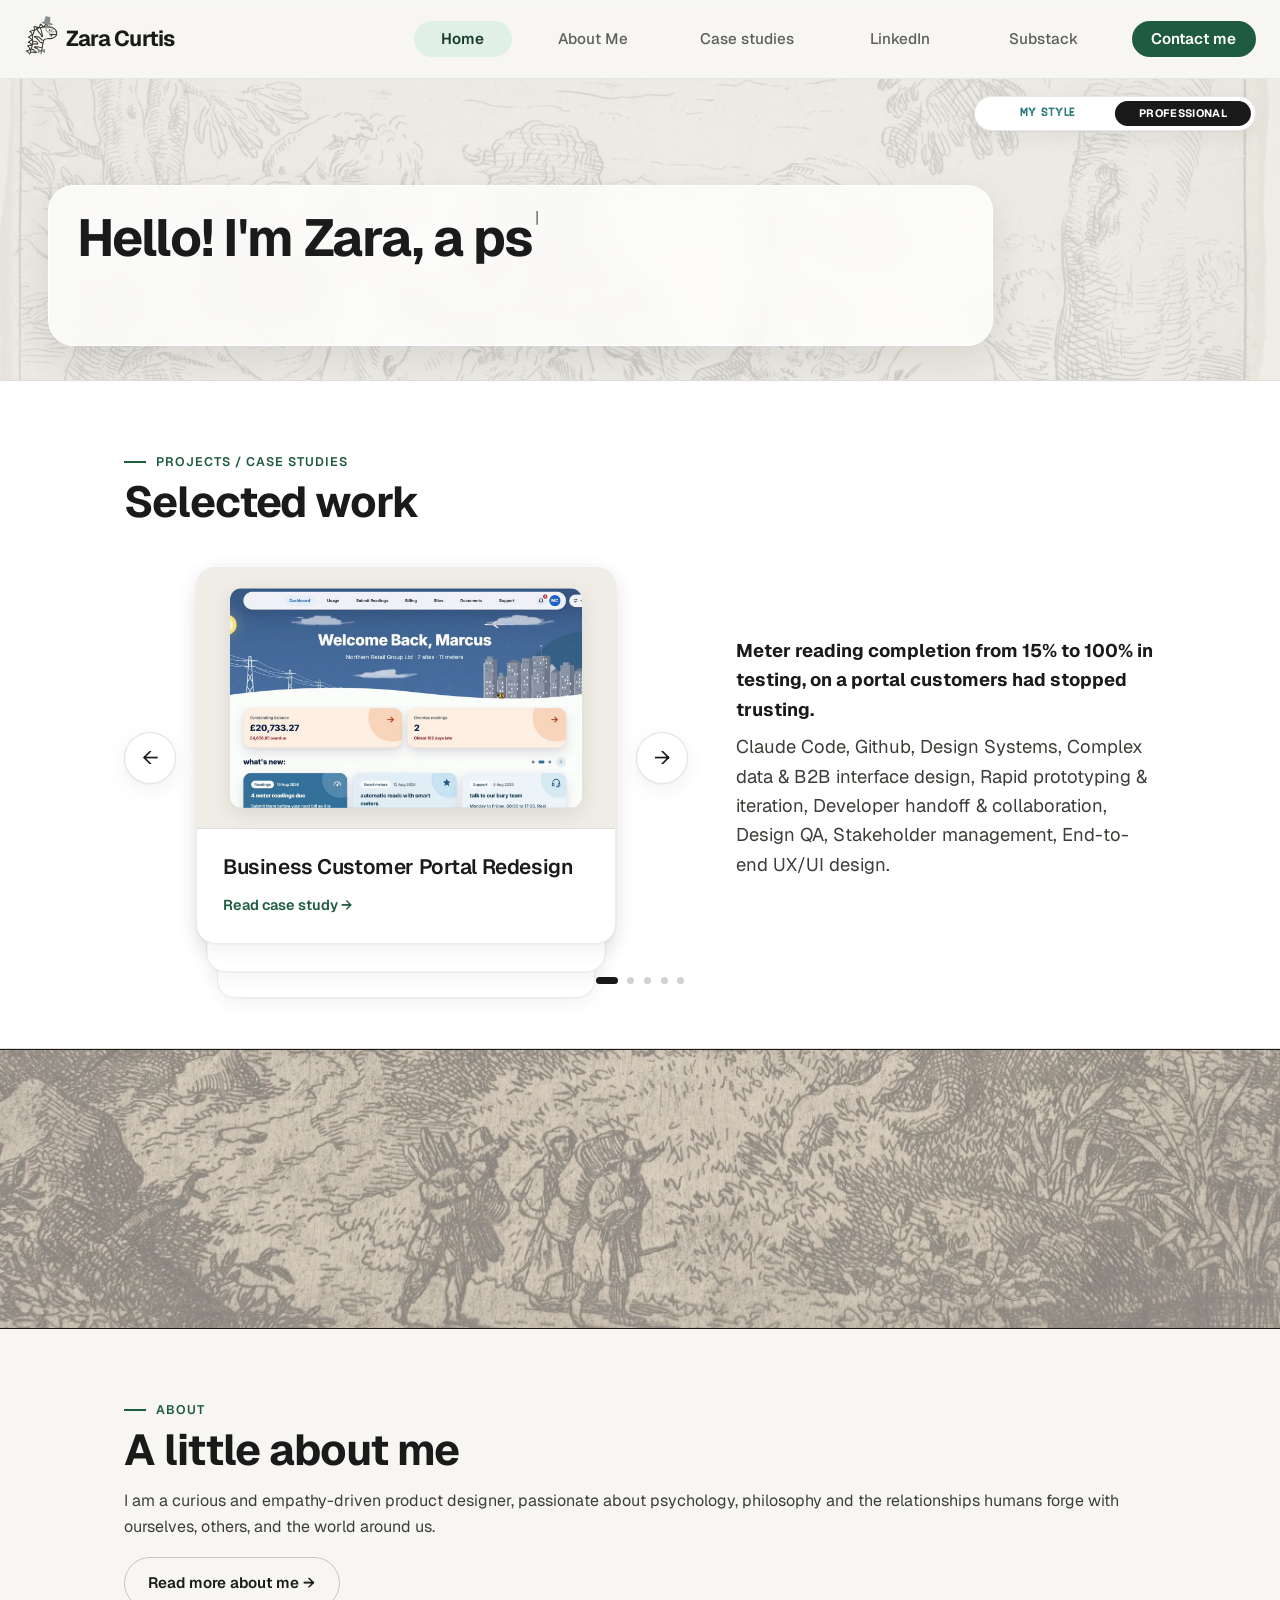
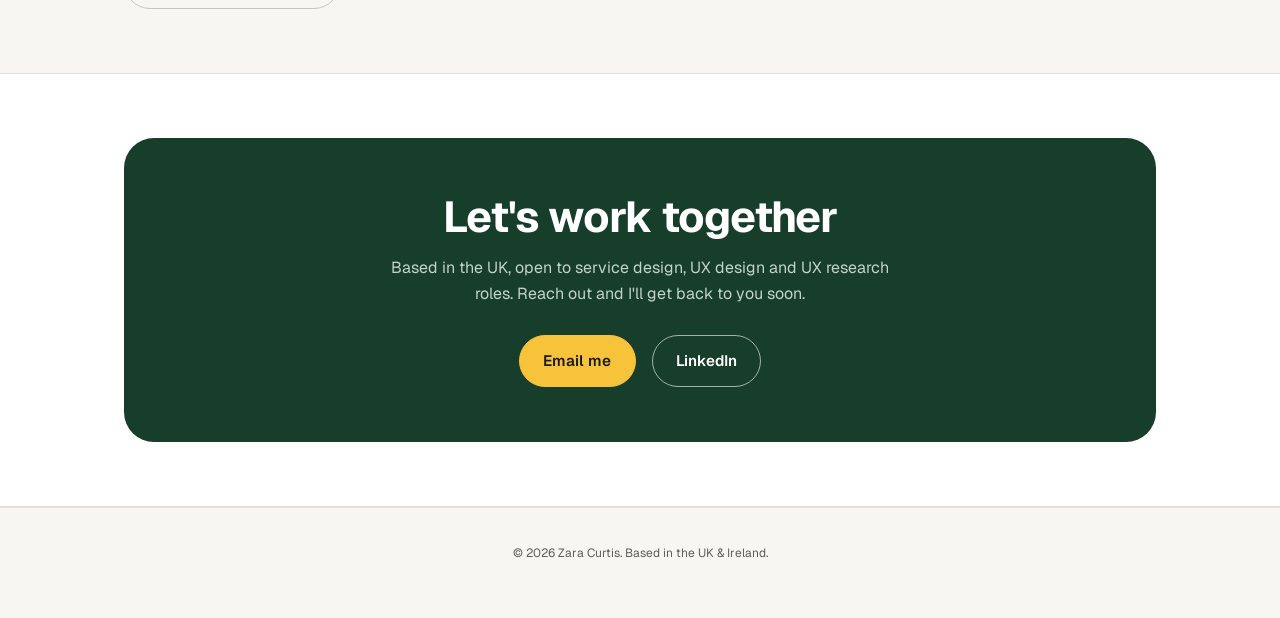
==== index.html @ 72a03bde "Old portal: screen spans the full container width on laptops The side-by-side CD layout no longer ne" ====
<!doctype html>
<html lang="en">
<head>
<meta charset="UTF-8" />
<script>(function(){try{var s=localStorage.getItem('zc-site-style');document.documentElement.setAttribute('data-theme', s==='personal'?'personal':'business');}catch(e){document.documentElement.setAttribute('data-theme','business');}})();</script>
<meta name="viewport" content="width=device-width, initial-scale=1.0" />
<title>Zara Curtis — UX Designer &amp; Researcher</title>
<meta name="description" content="Zara Curtis is a psychology-backed UX designer and researcher based in the UK &amp; Ireland." />
<link rel="preconnect" href="https://fonts.googleapis.com" />
<link rel="preconnect" href="https://fonts.gstatic.com" crossorigin />
<link href="https://fonts.googleapis.com/css2?family=Space+Mono:wght@400;700&family=VT323&display=swap" rel="stylesheet" />
<link href="https://fonts.googleapis.com/css2?family=Geist:wght@400;500;600;700&display=swap" rel="stylesheet" />
<link rel="icon" type="image/png" href="assets/brand/dino.png" />
<link rel="stylesheet" href="styles.css?v=20261012c" />
</head>
<body>

<header class="site-nav">
  <div class="wrap row">
    <div class="brand-group">
      <a class="brand" href="index.html"><span class="brand-icon"><img src="assets/brand/dino.png" alt="" /><svg class="brand-hat" viewBox="0 0 40 26" aria-hidden="true"><ellipse cx="20" cy="21.5" rx="15" ry="3.2" fill="#8a8f94"/><path d="M11 21 12.5 6a2 2 0 0 1 2-1.8h9a2 2 0 0 1 2 1.8L27 21Z" fill="#8a8f94"/></svg><svg class="brand-monocle" viewBox="0 0 24 24" aria-hidden="true"><circle cx="12" cy="12" r="7.5" fill="none" stroke="#8a8f94" stroke-width="2.2"/><path d="M18 17 q3 3 1 6" fill="none" stroke="#8a8f94" stroke-width="1.6" stroke-linecap="round"/></svg><svg class="brand-bowtie" viewBox="0 0 24 16" aria-hidden="true"><path d="M2 2 L10 6 L10 10 L2 14 Z" fill="#8a8f94"/><path d="M22 2 L14 6 L14 10 L22 14 Z" fill="#8a8f94"/><rect x="10" y="5.5" width="4" height="5" fill="#6b7176"/></svg></span><span class="brand-name">Zara Curtis</span></a>
    </div>
    <button type="button" class="nav-toggle" aria-label="Toggle menu" aria-expanded="false"><span></span><span></span><span></span></button>
    <nav class="links">
      <a href="index.html" class="nav-btn active">Home</a>
      <a href="about.html" class="nav-btn">About Me</a>
      <a href="case-studies.html" class="nav-btn">Case studies</a>
      <a href="https://www.linkedin.com/in/zaracurtis" target="_blank" rel="noopener" class="nav-btn">LinkedIn</a>
      <a href="https://zarasink.substack.com/" target="_blank" rel="noopener" class="nav-btn">Substack</a>
      <a href="mailto:Zaracurtis@gmail.com" class="cta">Contact me</a>
    </nav>
  </div>
</header>

<main>

  <!-- ============ HERO ============ -->
  <section class="hero">
    <button type="button" class="style-toggle" aria-label="Toggle site style">
      <span class="style-option personal">
        <svg class="style-icon" viewBox="0 0 24 24" fill="none" stroke="currentColor" stroke-width="1.7" stroke-linecap="round" stroke-linejoin="round" aria-hidden="true"><circle cx="12" cy="12" r="9"/><circle cx="8.5" cy="10" r="1" fill="currentColor" stroke="none"/><circle cx="15.5" cy="10" r="1" fill="currentColor" stroke="none"/><path d="M8 14.5c1.2 1.4 2.6 2 4 2s2.8-.6 4-2"/></svg>
        <span class="style-label">My Style</span>
      </span>
      <span class="style-option business">
        <svg class="style-icon" viewBox="0 0 24 24" fill="none" stroke="currentColor" stroke-width="1.8" stroke-linecap="round" stroke-linejoin="round" aria-hidden="true"><rect x="3" y="8" width="18" height="11" rx="1.5"/><path d="M8 8V6a2 2 0 0 1 2-2h4a2 2 0 0 1 2 2v2"/><path d="M3 13h18"/></svg>
        <span class="style-label">Professional</span>
      </span>
      <span class="style-thumb" aria-hidden="true"></span>
    </button>
    <div class="wrap">
      <div class="hero-textbox">
        <h1 id="hero-typing">Hello! I'm Zara, a psychology-backed <span class="hero-break">Product Designer.</span></h1>
      </div>
    </div>
  </section>

  <!-- ============ SELECTED WORK ============ -->
  <section id="work" class="alt">
    <div class="wrap">
      <div class="section-head">
        <span class="kicker">Projects / Case studies</span>
        <h2>Selected work</h2>
      </div>
    </div>

      <div class="wrap carousel-layout">
        <div class="carousel">
          <button type="button" class="carousel-arrow prev" aria-label="Previous project">←</button>
          <div class="carousel-stack">

              <a class="project-card carousel-slide" href="projects/business-portal.html">
                <div class="thumb cover"><img src="assets/business-portal/thumb-final.jpg" alt="Redesigned business customer portal dashboard cover" width="1200" height="751" loading="lazy" /></div>
                <div class="info">
                  <h3>Business Customer Portal Redesign</h3>
                  <div class="arrow">Read case study →</div>
                </div>
              </a>

              <a class="project-card carousel-slide" href="projects/equil.html">
                <div class="thumb cover"><img src="assets/equil/mock-desktop-thumb.png" alt="Equil dashboard cover" width="1810" height="1097" loading="lazy" /></div>
                <div class="info">
                  <h3>Equil: Closing the Financial Literacy Gap with Research-Informed Design</h3>
                  <div class="arrow">Read case study →</div>
                </div>
              </a>

              <a class="project-card carousel-slide" href="projects/sketchscroll.html">
                <div class="thumb cover"><img src="assets/sketchscroll/dashboard-desktop-thumb.jpg" alt="Sketchscroll dashboard cover" width="1600" height="630" loading="lazy" /></div>
                <div class="info">
                  <h3>Sketchscroll: A Psychologically Informed Solution to Brainrot Using AI</h3>
                  <div class="arrow">Read case study →</div>
                </div>
              </a>

              <a class="project-card carousel-slide" href="projects/neurodivergence-in-schools.html">
                <div class="thumb tone-3">Reframing Neurodivergence In Schools</div>
                <div class="info">
                  <h3>A Systems-Thinking Approach to Reducing Student Exclusions</h3>
                  <div class="arrow">Read case study →</div>
                </div>
              </a>

              <a class="project-card carousel-slide" href="projects/risky-driving.html">
                <div class="thumb tone-4">Risky Driving Research</div>
                <div class="info">
                  <h3>Social Influences and Risky Driving</h3>
                  <div class="arrow">Read case study →</div>
                </div>
              </a>

            </div>
          <button type="button" class="carousel-arrow next" aria-label="Next project">→</button>
        </div>

        <div class="carousel-captions">
          <p class="carousel-caption" data-depth="0"><strong class="caption-outcome">Meter reading completion from 15% to 100% in testing, on a portal customers had stopped trusting.</strong> Claude Code, Github, Design Systems, Complex data &amp; B2B interface design, Rapid prototyping &amp; iteration, Developer handoff &amp; collaboration, Design QA, Stakeholder management, End-to-end UX/UI design.</p>
          <p class="carousel-caption" data-depth="1">An equitable financial literacy tool designed with and for young women.</p>
          <p class="carousel-caption" data-depth="2">User Research, Persona, Development, Wireframing, Prototyping, Usability Testing.</p>
          <p class="carousel-caption" data-depth="3">UX Artefact Translation, Inclusive Design Thinking, Service Interventions.</p>
          <p class="carousel-caption" data-depth="4">Using telematics to analyse how social context shapes driver behaviour.</p>
        </div>
      </div>

      <div class="carousel-dots">
        <button type="button" class="dot active" data-slide="0" aria-label="Go to slide 1"></button>
        <button type="button" class="dot" data-slide="1" aria-label="Go to slide 2"></button>
        <button type="button" class="dot" data-slide="2" aria-label="Go to slide 3"></button>
        <button type="button" class="dot" data-slide="3" aria-label="Go to slide 4"></button>
        <button type="button" class="dot" data-slide="4" aria-label="Go to slide 5"></button>
      </div>
  </section>

  <!-- ============ MOUNTAIN BAND ============ -->
  <section class="mountain-band" aria-hidden="true">
    <div class="layer layer-sky"></div>
    <div class="layer layer-far"></div>
    <div class="layer layer-mountains"></div>
    <div class="layer layer-trees"></div>
    <div class="layer layer-fg-trees"></div>
  </section>

  <!-- ============ ABOUT TEASER ============ -->
  <section>
    <div class="wrap">
      <div class="section-head" style="margin-bottom: 0; max-width: none;">
        <span class="kicker">About</span>
        <h2>A little about me</h2>
        <p>
          I am a curious and empathy-driven product designer, passionate about
          psychology, philosophy and the relationships humans forge with ourselves,
          others, and the world around us.
        </p>
        <p style="margin-top: 1.1rem;"><a class="btn ghost" href="about.html">Read more about me →</a></p>
      </div>
    </div>
  </section>

  <!-- ============ CONTACT ============ -->
  <section id="contact" class="alt">
    <div class="wrap">
      <div class="contact-box">
        <h2>Let's work together</h2>
        <p>Based in the UK, open to service design, UX design and UX research roles. Reach out and I'll get back to you soon.</p>
        <div class="actions">
          <a class="btn primary" href="mailto:Zaracurtis@gmail.com">Email me</a>
          <a class="btn ghost" href="https://www.linkedin.com/in/zaracurtis" target="_blank" rel="noopener">LinkedIn</a>
        </div>
      </div>
    </div>
  </section>

</main>

<footer class="site-footer">
  <div class="wrap">
    © <span id="year"></span> Zara Curtis. Based in the UK &amp; Ireland.
  </div>
</footer>

<script>document.getElementById('year').textContent = new Date().getFullYear();</script>
<script>
(function () {
  var stack = document.querySelector('.carousel-stack');
  if (!stack) return;

  var slides = Array.prototype.slice.call(stack.children);
  var count = slides.length;
  var dots = document.querySelectorAll('.carousel-dots .dot');
  var captionsBox = document.querySelector('.carousel-captions');
  var captions = captionsBox ? Array.prototype.slice.call(captionsBox.children) : [];
  var frontIndex = 0;
  var animating = false;

  function depthOf(cardIndex, front) {
    return ((cardIndex - front) % count + count) % count;
  }

  function sizeStack() {
    // Measure each card's natural height while briefly out of absolute
    // flow, so the stack container reserves enough room for the tallest.
    var maxH = 0;
    slides.forEach(function (s) {
      s.style.position = 'static';
    });
    slides.forEach(function (s) {
      maxH = Math.max(maxH, s.getBoundingClientRect().height);
    });
    slides.forEach(function (s) {
      s.style.position = '';
    });
    stack.style.height = Math.ceil(maxH) + 'px';
  }

  function sizeCaptions() {
    if (!captionsBox || !captions.length) return;
    var maxH = 0;
    captions.forEach(function (c) { c.style.position = 'static'; });
    captions.forEach(function (c) { maxH = Math.max(maxH, c.getBoundingClientRect().height); });
    captions.forEach(function (c) { c.style.position = ''; });
    captionsBox.style.minHeight = Math.ceil(maxH) + 'px';
  }

  function updateDots() {
    dots.forEach(function (d, i) { d.classList.toggle('active', i === frontIndex); });
  }

  function applyDepths(skipIndices) {
    slides.forEach(function (el, i) {
      if (skipIndices && skipIndices.indexOf(i) !== -1) return;
      el.setAttribute('data-depth', depthOf(i, frontIndex));
    });
    captions.forEach(function (el, i) {
      el.setAttribute('data-depth', depthOf(i, frontIndex));
    });
  }

  function forceNoTransition(el, fn) {
    el.classList.add('no-transition');
    fn();
    el.getBoundingClientRect();
    el.classList.remove('no-transition');
  }

  function onTransformEnd(el, cb) {
    el.addEventListener('transitionend', function handler(e) {
      if (e.propertyName !== 'transform') return;
      el.removeEventListener('transitionend', handler);
      cb();
    });
  }

  function next() {
    if (animating) return;
    animating = true;
    var outgoingIndex = frontIndex;
    var outgoing = slides[outgoingIndex];

    outgoing.classList.add('exit-right');
    frontIndex = (frontIndex + 1) % count;
    applyDepths([outgoingIndex]);
    updateDots();

    onTransformEnd(outgoing, function () {
      forceNoTransition(outgoing, function () {
        outgoing.classList.remove('exit-right');
        outgoing.setAttribute('data-depth', depthOf(outgoingIndex, frontIndex));
      });
      animating = false;
    });
  }

  function prev() {
    if (animating) return;
    animating = true;
    var incomingIndex = (frontIndex - 1 + count) % count;
    var incoming = slides[incomingIndex];

    // The incoming card is the one jumping all the way from the back of
    // the deck to the front, so it gets the dramatic sweep. Every other
    // card (including the outgoing front) just settles one step back,
    // the same gentle shift next() gives its non-exiting cards.
    // "entering" carries the slower transition for the whole glide;
    // "enter-from-right" only marks the instantaneous off-screen start
    // so it must be gone before the animated step below, or the fast
    // default transition would apply instead and the card would snap in.
    incoming.classList.add('entering');
    forceNoTransition(incoming, function () {
      incoming.classList.add('enter-from-right');
    });

    frontIndex = incomingIndex;
    applyDepths([incomingIndex]);
    updateDots();

    // A single rAF isn't enough: the browser can coalesce it with the
    // synchronous changes above into one paint, so the far-right start
    // position never actually commits and the "transition" has nothing
    // to animate from. A nested rAF forces that start frame to paint first.
    requestAnimationFrame(function () {
      requestAnimationFrame(function () {
        incoming.classList.remove('enter-from-right');
        incoming.setAttribute('data-depth', '0');
      });
    });

    onTransformEnd(incoming, function () {
      incoming.classList.remove('entering');
      animating = false;
    });
  }

  function goTo(i) {
    if (animating || i === frontIndex) return;
    frontIndex = i;
    applyDepths();
    updateDots();
  }

  // Clicking an arrow or dot swaps in a new front card wherever the
  // mouse already happens to be — often right next to the arrow it was
  // just used to click — and :hover matches on that position alone, so
  // the new card can "react" to a cursor that never actually moved onto
  // it. Suppress hover the moment a click drives the navigation, and
  // only re-enable it once the mouse genuinely moves again.
  function suppressHoverUntilMove() {
    stack.classList.add('suppress-hover');
    window.addEventListener('mousemove', function handler() {
      stack.classList.remove('suppress-hover');
      window.removeEventListener('mousemove', handler);
    });
  }

  document.querySelector('.carousel-arrow.prev').addEventListener('click', function () {
    suppressHoverUntilMove();
    prev();
  });
  document.querySelector('.carousel-arrow.next').addEventListener('click', function () {
    suppressHoverUntilMove();
    next();
  });
  dots.forEach(function (d, i) {
    d.addEventListener('click', function () {
      suppressHoverUntilMove();
      goTo(i);
    });
  });

  // Swipe support: horizontal drag on the stack moves to the next/prev
  // card. A swipe suppresses the card's own link click; a plain tap
  // still opens the project as normal. Touch-only (pointer: coarse) —
  // these listeners have no reason to exist for a mouse, and left
  // unconditional they were part of what let a card get visually
  // "caught" on the cursor after clicking an arrow on desktop.
  (function () {
    if (!window.matchMedia('(pointer: coarse)').matches) return;
    var startX = 0, startY = 0, tracking = false, swiping = false;

    stack.addEventListener('touchstart', function (e) {
      if (e.touches.length !== 1) return;
      startX = e.touches[0].clientX;
      startY = e.touches[0].clientY;
      tracking = true;
      swiping = false;
    }, { passive: true });

    stack.addEventListener('touchmove', function (e) {
      if (!tracking) return;
      var dx = e.touches[0].clientX - startX;
      var dy = e.touches[0].clientY - startY;
      if (!swiping && Math.abs(dx) > 10 && Math.abs(dx) > Math.abs(dy)) {
        swiping = true;
      }
      if (swiping && e.cancelable) e.preventDefault();
    }, { passive: false });

    stack.addEventListener('touchend', function (e) {
      if (!tracking) return;
      tracking = false;
      if (!swiping) return;
      var dx = e.changedTouches[0].clientX - startX;
      if (Math.abs(dx) > 40) {
        // next()'s outgoing card exits to the right, so it belongs to a
        // rightward drag (flicking the top card away); prev()'s incoming
        // card sweeps in from the right, matching a leftward drag (pulling
        // new content in from that side).
        if (dx < 0) prev(); else next();
      }
    });
  })();

  window.addEventListener('resize', function () { sizeStack(); sizeCaptions(); });
  sizeStack();
  sizeCaptions();
  applyDepths();
  updateDots();
})();
</script>

<script>
(function () {
  var h1 = document.getElementById('hero-typing');
  var toggle = document.querySelector('.style-toggle');
  if (!h1) return;
  var box = h1.closest('.hero-textbox');

  // Each part is either straight typing, or a typo: the wrong text gets
  // typed, backspaced out, then replaced with the correct text. A
  // "breakStart" marker switches subsequent parts into the .hero-break
  // span so "Product Designer." still lands on its own line in business.
  // All of this is rebuilt by buildForTheme() below, not just computed
  // once — the toggle switches theme live, without a reload, and the
  // smiley (and the box's own font/size) differ by theme, so a change
  // needs to redo this rather than leave the OLD theme's heading sitting
  // in a box now styled for the new one.
  var isPersonal, parts, steps, totalWeight, msPerUnit;
  var TOTAL_MS = 4500;

  function buildForTheme() {
    isPersonal = document.documentElement.getAttribute('data-theme') === 'personal';
    parts = [
      { text: "Hello! I'm Zara, a psychology-backed " },
      { breakStart: true },
      { text: "Product " },
      { typo: "Designar", fix: "Designer" },
      { text: isPersonal ? "" : "." }
    ];

    steps = [];
    (function build() {
      var phase = 0;
      parts.forEach(function (p) {
        if (p.breakStart) { phase = 1; return; }
        if (p.text) {
          for (var i = 0; i < p.text.length; i++) steps.push({ t: 'type', c: p.text[i], phase: phase });
        } else if (p.typo) {
          for (var i = 0; i < p.typo.length; i++) steps.push({ t: 'type', c: p.typo[i], phase: phase });
          for (var i = 0; i < p.typo.length; i++) steps.push({ t: 'back', phase: phase, pause: i === 0 });
          for (var i = 0; i < p.fix.length; i++) steps.push({ t: 'type', c: p.fix[i], phase: phase });
        }
      });
    })();

    // Weighted so the whole thing lands around 4.5s regardless of small
    // future text edits: typing costs more than backspacing, and the
    // moment right after noticing a typo gets a brief "oops" pause.
    totalWeight = 0;
    steps.forEach(function (s) {
      s.w = s.t === 'back' ? 0.55 : 1;
      if (s.pause) s.w += 3;
      totalWeight += s.w;
    });
    msPerUnit = TOTAL_MS / totalWeight;
    buildFinalStrings();
  }

  function escapeHtml(s) {
    return s.replace(/&/g, '&amp;').replace(/</g, '&lt;').replace(/>/g, '&gt;');
  }

  var finalPrefix, finalBreak;
  function buildFinalStrings() {
    finalPrefix = ''; finalBreak = '';
    var phase = 0;
    parts.forEach(function (p) {
      if (p.breakStart) { phase = 1; return; }
      var t = p.text !== undefined ? p.text : p.fix;
      if (phase === 0) finalPrefix += t; else finalBreak += t;
    });
  }
  buildForTheme();

  // Line breaks the destination (fully-typed) layout actually falls on,
  // filled in below once the box's final width is known. Typing into
  // them (rather than letting the browser re-wrap live, shorter text)
  // is what stops a word like "psychology-backed" from briefly fitting
  // at the end of a line, then jumping down once it's finished.
  var lineBreaks = { prefixBreaks: [], breakBreaks: [] };

  function insertBreaks(str, offsets) {
    if (!offsets.length) return escapeHtml(str);
    var out = '', last = 0;
    offsets.forEach(function (idx) {
      if (idx > last && idx <= str.length) {
        out += escapeHtml(str.slice(last, idx)) + '<br>';
        last = idx;
      }
    });
    return out + escapeHtml(str.slice(last));
  }

  // A cursor sitting inline, mid-typing, adds just enough width to
  // occasionally push a word into a wrap that isn't there in the final,
  // cursor-free layout — the same jump this whole file is built to
  // avoid, just triggered by the cursor instead of the text itself. So
  // the cursor is never part of the text flow: it's a single persistent
  // element, positioned absolutely after each render from where the
  // typed text actually ends, contributing zero width to anything.
  var cursorEl = document.createElement('span');
  cursorEl.className = 'type-cursor';
  cursorEl.textContent = '|';
  cursorEl.setAttribute('aria-hidden', 'true');
  cursorEl.style.position = 'absolute';
  if (box) box.appendChild(cursorEl);

  function positionCursor() {
    if (!box) return;
    var walker = document.createTreeWalker(h1, NodeFilter.SHOW_TEXT);
    var lastNode = null, node;
    while ((node = walker.nextNode())) lastNode = node;
    var boxRect = box.getBoundingClientRect();
    var rect;
    if (lastNode && lastNode.textContent.length) {
      var range = document.createRange();
      range.setStart(lastNode, lastNode.textContent.length);
      range.setEnd(lastNode, lastNode.textContent.length);
      rect = range.getBoundingClientRect();
    } else {
      rect = h1.getBoundingClientRect();
    }
    cursorEl.style.left = (rect.left - boxRect.left) + 'px';
    cursorEl.style.top = (rect.top - boxRect.top) + 'px';
  }

  var prefixStr = '', breakStr = '';
  function render() {
    var prefixHtml = insertBreaks(prefixStr, lineBreaks.prefixBreaks);
    var breakHtml = insertBreaks(breakStr, lineBreaks.breakBreaks);
    h1.innerHTML = prefixHtml + '<span class="hero-break">' + breakHtml + '</span>';
    positionCursor();
  }

  function shakeToggle() {
    if (!toggle) return;
    toggle.classList.add('shake');
    toggle.addEventListener('animationend', function handler() {
      toggle.classList.remove('shake');
      toggle.removeEventListener('animationend', handler);
    });
  }

  var i = 0;
  var stepTimer = null;
  function step() {
    if (i >= steps.length) {
      render();
      cursorEl.style.display = 'none';
      setTimeout(shakeToggle, 3000);
      return;
    }
    var s = steps[i];
    if (s.t === 'type') {
      if (s.phase === 0) prefixStr += s.c; else breakStr += s.c;
    } else {
      if (s.phase === 0) prefixStr = prefixStr.slice(0, -1); else breakStr = breakStr.slice(0, -1);
    }
    render();
    i++;
    var delay = s.w * msPerUnit * (0.75 + Math.random() * 0.5);
    stepTimer = setTimeout(step, delay);
  }

  // The toggle switches theme live, with no reload — if that happens
  // while typing is still mid-animation, or any time after, the heading
  // and the box's own lock/wraps were built for whichever theme was
  // active at page load and don't update on their own. Cancel any typing
  // in progress and jump straight to the new theme's finished heading,
  // re-measured from scratch, rather than leave the old theme's text (or
  // its now-mismatched box size) sitting in a box styled for the new one.
  document.addEventListener('zc-theme-changed', function () {
    if (stepTimer) { clearTimeout(stepTimer); stepTimer = null; }
    buildForTheme();
    lockBoxSize();
    lineBreaks = computeLineBreaks();
    prefixStr = finalPrefix;
    breakStr = finalBreak;
    i = steps.length;
    render();
    cursorEl.style.display = 'none';
  });

  // Splits text at every point a browser might wrap it: runs of
  // whitespace, and just after a hyphen inside a compound word (e.g.
  // "psychology-backed" can wrap right after the hyphen).
  function tokenize(str) {
    var out = [], re = /\s+|[^\s-]+-|[^\s-]+/g, m;
    while ((m = re.exec(str))) out.push(m[0]);
    return out;
  }

  // The clone below is position:absolute, whose containing block is its
  // positioned ancestor's PADDING box — so a plain "max-width: 100%"
  // measures against .wrap's full width, not the narrower area actually
  // left after .wrap's own side padding. On narrow viewports that let
  // the clone (and the box locked to its size) come out wider than the
  // space the in-flow box really has, overflowing past .hero's clipped
  // edge. Measuring against this instead keeps the two in agreement.
  function availWidth() {
    var cs = getComputedStyle(box.parentNode);
    return box.parentNode.clientWidth - parseFloat(cs.paddingLeft) - parseFloat(cs.paddingRight);
  }

  // Builds an offscreen clone of the box with the FULL final heading —
  // never touching the live h1 — so it's safe to call anytime, mid-
  // animation or not. Used both to lock the box's size and, per token,
  // to read off exactly where the destination layout wraps.
  function buildFinalClone() {
    var clone = box.cloneNode(false);
    clone.style.position = 'absolute';
    clone.style.visibility = 'hidden';
    clone.style.left = '-9999px';
    clone.style.top = '0';
    clone.style.minWidth = '0';
    clone.style.minHeight = '0';
    clone.style.width = 'auto';
    clone.style.maxWidth = availWidth() + 'px';
    // Deliberately NOT sized from box.getBoundingClientRect(): once the
    // box has already been locked once, its current width is that
    // locked value, not its natural one — measuring against it and then
    // adding the cursor buffer again would compound a little wider on
    // every call (lock, relock on fonts.ready, ...). Left to size
    // itself, the clone naturally settles at the same width the live
    // box would if nothing had ever constrained it: its own content's
    // preferred width, capped by max-width like any ordinary element.

    var h1clone = document.createElement('h1');
    h1clone.className = h1.className;

    var prefixSpans = [], breakSpans = [], offset;
    offset = 0;
    tokenize(finalPrefix).forEach(function (tok) {
      if (/^\s+$/.test(tok)) {
        h1clone.appendChild(document.createTextNode(tok));
      } else {
        var span = document.createElement('span');
        span.textContent = tok;
        h1clone.appendChild(span);
        prefixSpans.push({ span: span, start: offset });
      }
      offset += tok.length;
    });

    var breakWrap = document.createElement('span');
    breakWrap.className = 'hero-break';
    offset = 0;
    tokenize(finalBreak).forEach(function (tok) {
      if (/^\s+$/.test(tok)) {
        breakWrap.appendChild(document.createTextNode(tok));
      } else {
        var span = document.createElement('span');
        span.textContent = tok;
        breakWrap.appendChild(span);
        breakSpans.push({ span: span, start: offset });
      }
      offset += tok.length;
    });
    breakWrap.appendChild(document.createElement('span')).className = 'type-cursor';
    h1clone.appendChild(breakWrap);

    clone.appendChild(h1clone);
    // Appended next to the live box (inside .hero), not to
    // document.body — theme- and section-scoped rules like
    // "[data-theme=business] .hero h1" only match h1 as a descendant
    // of .hero, so a clone parented to body would silently fall back
    // to the wrong font-size/max-width and measure the wrong wraps.
    box.parentNode.appendChild(clone);
    return { clone: clone, prefixSpans: prefixSpans, breakSpans: breakSpans, breakWrap: breakWrap };
  }

  // Lock the speech-bubble box to the size of the FULLY typed text
  // before animating, so it never grows/shrinks as characters are
  // typed and backspaced — only its content changes.
  function lockBoxSize() {
    if (!box) return;
    var built = buildFinalClone();
    var rect = built.clone.getBoundingClientRect();
    built.clone.parentNode.removeChild(built.clone);
    // +14px covers the blinking cursor glyph landing mid-line (after the
    // prefix, before the break) at a width this single measurement,
    // cursor fixed at the very end, doesn't otherwise account for.
    // Clamped to availWidth() as a safety net — the clone is already
    // measured within that same limit, so this only guards against the
    // +14px cushion itself pushing past the edge on the narrowest phones.
    box.style.minWidth = Math.min(rect.width + 14, availWidth()) + 'px';
    box.style.minHeight = rect.height + 'px';
  }

  // Reads where the destination (fully-typed) layout actually wraps, so
  // typing can be made to land straight on the right line instead of
  // relying on the browser to re-wrap live, shorter text the same way
  // every time (it doesn't — a word can fit at a line's end while it's
  // still growing, then jump to the next line once it's finished).
  function computeLineBreaks() {
    var built = buildFinalClone();
    var isBlockBreak = getComputedStyle(built.breakWrap).display === 'block';
    var prefixBreaks = [], breakBreaks = [], prevTop = null;
    built.prefixSpans.forEach(function (item) {
      var top = item.span.getBoundingClientRect().top;
      if (prevTop !== null && Math.round(top) !== Math.round(prevTop)) prefixBreaks.push(item.start);
      prevTop = top;
    });
    built.breakSpans.forEach(function (item, idx) {
      var top = item.span.getBoundingClientRect().top;
      // Business already forces this onto its own line via display:
      // block — an explicit break there would just add a blank line.
      if (prevTop !== null && Math.round(top) !== Math.round(prevTop) && !(idx === 0 && isBlockBreak)) {
        breakBreaks.push(item.start);
      }
      prevTop = top;
    });
    built.clone.parentNode.removeChild(built.clone);
    return { prefixBreaks: prefixBreaks, breakBreaks: breakBreaks };
  }

  // Runs immediately, not after fonts/anything else finish loading —
  // otherwise the full static heading (baked into the HTML for
  // no-JS/SEO) sits there at full size for a moment, then suddenly
  // snaps down to start typing. Locking and clearing synchronously,
  // right away, means the bubble is never seen at any size but its
  // final one.
  lockBoxSize();
  lineBreaks = computeLineBreaks();
  render();
  stepTimer = setTimeout(step, 250);

  // The heading font loads late on a cold cache (e.g. a hard refresh),
  // so that very first pass was measured against the fallback font —
  // its metrics (and therefore the wrap points) can be quite different,
  // which used to make the box balloon, and words land on the wrong
  // line, once the real font swapped in mid-animation. Redoing both
  // (still on an invisible clone, never touching the live h1) once the
  // real font is actually ready corrects it without any visible flash.
  if (document.fonts && document.fonts.ready) {
    document.fonts.ready.then(function () {
      lockBoxSize();
      lineBreaks = computeLineBreaks();
    });
  }
})();
</script>

<script src="nav.js?v=20261012c" defer></script>
<script src="soot.js?v=20261012c" defer></script>
</body>
</html>
---- styles.css ----
:root {
  --bg: #f4ecd8;
  --surface: #fffcf3;
  --ink: #221f1a;
  --ink-soft: #5c5648;
  --line: #221f1a;
  --accent: #3b6ce4;
  --accent-soft: #cfe0ff;
  --accent-2: #ea4747;
  --accent-2-soft: #ffd9d6;
  --yellow: #ffce3d;
  --yellow-soft: #fff0bf;
  --green: #52b788;
  --green-soft: #d3f0e2;
  --card-bg: #e7f4ea;
  --outline: #1f7a4d;
  --forest: #163d2b;
  --shadow: #a8a29a;
  --grey-light: #cfccc2;
  --max: 1080px;
}

/* Professional: an editorial, print-like system on the same palette —
   paper white, ink black, forest green leading, with the blue, yellow
   and red as accents. Square corners and 1px rules, no soft shadows. */
html[data-theme="business"] {
  --bg: #f7f6f2;
  --surface: #ffffff;
  --ink: #1a1a1a;
  --ink-soft: #5f5f5a;
  --body-ink: #3d3d39;
  --line: #dedcd5;
  --card-line: rgba(26, 26, 26, 0.08);
  --accent: #2f5fd0;
  --accent-soft: #e6ecfa;
  --accent-2: #d64541;
  --accent-2-soft: #fbe5e3;
  --yellow: #f6c33b;
  --yellow-soft: #fdf3d3;
  --green: #2f8a5c;
  --green-soft: #e1f0e7;
  --card-bg: #ffffff;
  --outline: #1f5c3f;
  --forest: #173d2b;
  --shadow: rgba(26, 26, 26, 0.08);
  --grey-light: #8a8983;
  --sans: "Geist", "Helvetica Neue", Arial, sans-serif;
  --mono: "Geist", "Helvetica Neue", Arial, sans-serif;
  --radius: 20px;
  --soft-shadow: 0 1px 2px rgba(26, 26, 26, 0.04), 0 6px 22px rgba(26, 26, 26, 0.06);
  --soft-shadow-hover: 0 2px 6px rgba(26, 26, 26, 0.05), 0 18px 40px rgba(26, 26, 26, 0.12);
}

@font-face {
  font-family: "Chonky Bits";
  src: url("assets/fonts/ChonkyBitsBold.otf") format("opentype");
  font-weight: 700;
  font-style: normal;
  font-display: swap;
}

@font-face {
  font-family: "Gome Pixel";
  src: url("assets/fonts/GomePixel.otf") format("opentype");
  font-weight: 400;
  font-style: normal;
  font-display: swap;
  /* This font's digit glyphs are broken — every one of 0-9 renders as
     the same wrong shape. Excluding them from its unicode-range makes
     the browser fall back to the next font in the stack (monospace)
     for any digit character, wherever headings use this font, without
     having to hunt down and special-case every heading that happens to
     contain a number. */
  unicode-range: U+0000-002F, U+003A-10FFFF;
}

@font-face {
  font-family: "Aloevera";
  src: url("assets/fonts/Aloevera.ttf") format("truetype");
  font-weight: 400;
  font-style: normal;
  font-display: swap;
}

* { box-sizing: border-box; margin: 0; padding: 0; }

html { scroll-behavior: smooth; }
/* Themed cursor: My Style gets a chunky, 2000s-style pixelated arrow;
   Professional uses the system's own cursors. */
html[data-theme="personal"] { cursor: url("assets/cursors/pixel-cursor.png") 2 2, auto; }
/* Links and buttons resolve their own cursor to the browser's default
   hand/pointer rather than inheriting the themed one above — cover
   every clickable element (all of this site's interactive controls are
   <a> or <button>) so the themed cursor never reverts on hover. */
html[data-theme="personal"] a, html[data-theme="personal"] button {
  cursor: url("assets/cursors/pixel-cursor.png") 2 2, pointer;
}
html[data-theme="business"] a, html[data-theme="business"] button { cursor: pointer; }

body {
  background: var(--bg);
  background-image: radial-gradient(circle at 1px 1px, rgba(34, 31, 26, 0.14) 1px, transparent 0);
  background-size: 22px 22px;
  color: var(--ink);
  font-family: "Space Mono", ui-monospace, "SFMono-Regular", Menlo, monospace;
  line-height: 1.6;
  -webkit-font-smoothing: antialiased;
}

a { color: inherit; }
img { max-width: 100%; display: block; }

h1, h2, h3, h4 {
  font-family: "Gome Pixel", "Space Mono", monospace;
  font-weight: 400;
  letter-spacing: 0.01em;
  line-height: 1.1;
}

.wrap { max-width: var(--max); margin: 0 auto; padding: 0 1.5rem; }

/* ---------- comic building blocks ---------- */
.comic-border { border: 3px solid var(--outline); border-radius: 16px; }
.comic-shadow { box-shadow: 5px 5px 0 0 var(--shadow); }
.comic-shadow-sm { box-shadow: 3px 3px 0 0 var(--shadow); }

/* ---------- nav ---------- */
header.site-nav {
  position: sticky; top: 0; z-index: 50;
  background: rgba(244, 236, 216, 0.94);
  backdrop-filter: blur(6px);
  border-bottom: 3px solid var(--outline);
}
header.site-nav .wrap { max-width: none; padding: 0 1.5rem; }
header.site-nav .row {
  display: flex; align-items: center; justify-content: space-between;
  padding-top: 0.9rem; padding-bottom: 0.9rem; min-height: 4.75rem;
}
.brand-group { display: flex; align-items: center; gap: 0.85rem; min-width: 0; }
.brand { display: inline-flex; align-items: center; gap: 0.5rem; font-family: "Gome Pixel", "Space Mono", monospace; font-weight: 400; font-size: 1.9rem; line-height: 1; text-decoration: none; white-space: nowrap; }
.brand-icon { position: relative; display: inline-flex; flex: 0 0 auto; }
.brand img { width: 34px; height: 34px; object-fit: contain; flex: 0 0 auto; }
/* A tiny top hat, bowtie and monocle on the dino, shown only in
   Professional mode — positioned against where the head/eye/neck
   actually sit in the source art (upper-right, eye, and lower-center
   of the square icon box, respectively). Grey rather than the line
   art's dark brown so they read as separate, worn accessories. */
.brand-hat, .brand-monocle, .brand-bowtie { display: none; position: absolute; pointer-events: none; }
.brand-hat { width: 46%; left: 46%; top: -22%; transform: rotate(11deg); }
.brand-monocle { width: 30%; left: 59%; top: 7%; }
.brand-bowtie { width: 26%; left: 37%; top: 76%; }

@media (max-width: 480px) {
  .brand { font-size: 1.15rem; gap: 0.35rem; }
  .brand img { width: 24px; height: 24px; }
}

/* Style toggle now lives inside each page's hero/heading band, top-right
   with room from the band's corner — not in the nav row. Each option
   keeps its own identity regardless of which theme is active: Business
   always in Aloevera/dark grey, My style always in the pixel font/teal.
   My style is the first (left) option, Business-y the second (right). */
.style-toggle {
  position: fixed; top: 6rem; right: 1.5rem; z-index: 40;
  display: inline-grid; grid-template-columns: 1fr 1fr; align-items: stretch;
  background: var(--surface); border: 2px solid #cdbf94; border-radius: 100px;
  padding: 3px; cursor: pointer;
}
/* Equal-width halves (not sized to each label's own content) so the
   thumb — a fixed 50% — actually lines up with each option, and each
   icon+label sits centered within its own half rather than off to one
   side. A shared min-width guessed from one browser's font metrics
   isn't reliable — Safari renders "Professional" a little wider than
   Chromium does, breaking that approach. An intrinsically-sized CSS
   grid with two 1fr columns sizes both columns to the widest one's
   actual content, on whichever engine is measuring it. */
.style-toggle .style-option {
  position: relative; z-index: 1; display: flex; align-items: center; justify-content: center; gap: 0.4em;
  padding: 0.45rem 1.5rem; font-size: 0.68rem; font-weight: 700; line-height: 1;
  text-transform: uppercase; letter-spacing: 0.03em;
  white-space: nowrap; transition: color 0.2s;
}
.style-toggle .style-icon { display: none; }
.style-toggle .style-option.business { font-family: "Geist", "Helvetica Neue", Arial, sans-serif; color: #4a4a4a; }
.style-toggle .style-option.personal { font-family: "Gome Pixel", "Space Mono", monospace; color: #2b7a78; }
/* Colored per active side (tan for business, teal for personal) rather
   than a flat neutral pill, per the "background for X should be Y"
   request. Business's own dark-grey text already reads fine against
   its tan thumb; personal's teal text would vanish against a teal
   thumb, so it switches to an off-white only while active. */
.style-toggle .style-thumb {
  position: absolute; top: 3px; bottom: 3px; left: 3px;
  width: calc(50% - 3px); background: #2b7a78; border-radius: 100px;
  transition: transform 0.25s ease, background 0.25s ease;
}
html[data-theme="business"] .style-toggle .style-thumb { transform: translateX(100%); background: #cdbf94; }
html[data-theme="personal"] .style-toggle .style-option.personal { color: #faf7f0; }
@media (max-width: 640px) {
  .style-toggle { top: 5.75rem; right: 1rem; }
  .style-toggle .style-option { padding: 0.55rem 1.1rem; }
}
nav.links { display: flex; gap: 1.5rem; align-items: center; flex-wrap: wrap; }
nav.links a { text-decoration: none; font-size: 0.9rem; line-height: 1; color: var(--ink-soft); transition: color 0.15s; }
nav.links a:hover, nav.links a.active { color: var(--ink); font-weight: 700; }
/* Fixed per-item widths (wide enough for either theme's font) so the
   whole row doesn't reflow, and nothing before it drifts, when the
   style toggle swaps fonts. */
nav.links a.nav-btn, nav.links a.cta { display: inline-block; text-align: center; }
nav.links a:nth-child(1) { min-width: 98px; }
nav.links a:nth-child(2) { min-width: 114px; }
nav.links a:nth-child(3) { min-width: 146px; }
nav.links a:nth-child(4) { min-width: 112px; }
nav.links a:nth-child(5) { min-width: 128px; }
nav.links a.cta {
  color: var(--ink); background: var(--yellow); padding: 0.5rem 1.1rem;
  border: 2.5px solid var(--outline); border-radius: 100px; box-shadow: 3px 3px 0 0 var(--shadow);
  font-weight: 700; transition: transform 0.1s, box-shadow 0.1s;
}
nav.links a.cta:hover { transform: translate(2px, 2px); box-shadow: 1px 1px 0 0 var(--shadow); }
nav.links a.nav-btn {
  color: var(--ink); background: var(--green-soft); padding: 0.5rem 1.1rem;
  border: 2.5px solid var(--outline); border-radius: 100px; box-shadow: 3px 3px 0 0 var(--shadow);
  font-weight: 700; transition: transform 0.1s, box-shadow 0.1s;
}
nav.links a.nav-btn:hover, nav.links a.nav-btn.active {
  transform: translate(2px, 2px); box-shadow: 1px 1px 0 0 var(--shadow);
}

.nav-toggle {
  display: none; flex-direction: column; align-items: center; justify-content: center;
  gap: 5px; width: 42px; height: 42px; flex: 0 0 auto;
  background: var(--surface); border: 2.5px solid var(--ink); border-radius: 10px;
  box-shadow: 3px 3px 0 0 var(--shadow); cursor: pointer; padding: 0;
}
.nav-toggle span { display: block; width: 20px; height: 2.5px; background: var(--ink); transition: transform 0.2s, opacity 0.2s; }
.nav-toggle.open span:nth-child(1) { transform: translateY(7.5px) rotate(45deg); }
.nav-toggle.open span:nth-child(2) { opacity: 0; }
.nav-toggle.open span:nth-child(3) { transform: translateY(-7.5px) rotate(-45deg); }

@media (max-width: 1120px) {
  header.site-nav .row { position: relative; flex-wrap: nowrap; }
  .nav-toggle { display: flex; }
  nav.links {
    display: none; position: absolute; top: 100%; left: 0; right: 0;
    flex-direction: column; align-items: stretch; gap: 0.75rem;
    background: var(--bg); border-bottom: 3px solid var(--outline);
    box-shadow: 0 12px 20px rgba(34, 31, 26, 0.12);
    padding: 1.25rem 1.5rem 1.5rem;
  }
  nav.links.open { display: flex; }
  nav.links a.nav-btn, nav.links a.cta { text-align: center; }
}

/* ---------- hero ---------- */
.hero {
  position: relative; overflow: hidden;
  background-color: var(--bg); background-image: none;
  padding: 4.5rem 0 0; min-height: 18.8rem;
  display: flex; flex-direction: column; justify-content: safe center;
}
.hero::before {
  content: ""; position: absolute; inset: 0;
  background-image: url("assets/backgrounds/landscape.png");
  background-size: cover; background-position: center bottom; background-repeat: no-repeat;
  image-rendering: pixelated;
  opacity: 0.55;
}
.hero > .wrap { position: relative; z-index: 1; max-width: none; margin: 0; padding: 0 3rem; }
.hero-textbox {
  position: relative;
  display: inline-block; max-width: 100%;
  opacity: 0.9;
  background: rgba(255, 252, 243, 0.88);
  border: 1.5px solid var(--ink); border-radius: 10px;
  box-shadow: 0 12px 28px rgba(34, 31, 26, 0.18);
  padding: 1.5rem 1.75rem;
}
.hero-textbox::after {
  content: ""; position: absolute; bottom: -11px; left: 32px;
  width: 24px; height: 24px;
  background: rgba(255, 252, 243, 0.88);
  border-right: 1.5px solid var(--ink); border-bottom: 1.5px solid var(--ink);
  border-radius: 0 0 8px 0;
  transform: rotate(45deg);
}
.hero h1 { font-size: clamp(2rem, 6.5vw, 3.8rem); max-width: 44ch; }
/* My Style's hero-break is inline (unlike business's forced own-line),
   so at 44ch a wide viewport had enough room for "Product" to join the
   first line, leaving the bubble stretched further across the page
   than the two-line "...backed / Product Designer" shape it should
   keep. A narrower cap keeps "backed" on the second line too, however
   wide the screen is. */
html[data-theme="personal"] .hero h1 { max-width: 27ch; }
.type-cursor { display: inline-block; margin-left: 1px; opacity: 0.7; animation: type-cursor-blink 0.8s step-end infinite; }
@keyframes type-cursor-blink { 0%, 100% { opacity: 0.7; } 50% { opacity: 0; } }
/* A gentle post-typing nudge toward the toggle, per request — tilts
   back and forth a few times then settles. */
@keyframes toggle-shake {
  0%, 100% { transform: rotate(0deg); }
  15% { transform: rotate(-6deg); }
  30% { transform: rotate(5deg); }
  45% { transform: rotate(-4deg); }
  60% { transform: rotate(3deg); }
  75% { transform: rotate(-2deg); }
  90% { transform: rotate(1deg); }
}
.style-toggle.shake { animation: toggle-shake 0.7s ease-in-out; }
.hero p.lede { margin-top: 1.4rem; font-size: 1.1rem; color: var(--ink-soft); max-width: 52ch; }
.hero .actions { margin-top: 2.1rem; display: flex; gap: 1rem; flex-wrap: wrap; }

.btn {
  display: inline-flex; align-items: center; gap: 0.5rem;
  padding: 0.75rem 1.4rem; border-radius: 100px; font-size: 0.92rem; font-weight: 700;
  font-family: "Space Mono", monospace;
  text-decoration: none; border: 2.5px solid var(--outline);
  box-shadow: 4px 4px 0 0 var(--shadow);
  transition: transform 0.1s, box-shadow 0.1s;
}
.btn:hover { transform: translate(2px, 2px); box-shadow: 2px 2px 0 0 var(--shadow); }
.btn:active { transform: translate(4px, 4px); box-shadow: 0 0 0 0 var(--shadow); }
.btn.primary { background: var(--yellow); color: var(--ink); }
.btn.ghost { background: var(--surface); color: var(--ink); }

/* ---------- section shell ---------- */
section { padding: 4rem 0; }
section.alt { background: var(--surface); border-top: 3px solid var(--outline); border-bottom: 3px solid var(--outline); }

.section-head { margin-bottom: 2.5rem; max-width: 60ch; }
.section-head .kicker { font-size: 0.82rem; text-transform: uppercase; letter-spacing: 0.08em; color: var(--accent); font-weight: 700; }
.section-head h2 { font-size: clamp(2rem, 4vw, 2.7rem); margin-top: 0.4rem; }
.section-head p { margin-top: 0.85rem; color: var(--ink-soft); }

/* ---------- plain page header (About, Case studies index) ---------- */
.page-hero {
  position: relative; overflow: hidden; background-color: var(--bg);
  padding: 4.5rem 0 0; border-bottom: 3px solid var(--outline);
  min-height: 18.8rem;
}
.page-hero::before {
  content: ""; position: absolute; inset: 0;
  background-image: url("assets/backgrounds/landscape.png");
  background-size: cover; background-position: center bottom; background-repeat: no-repeat;
  image-rendering: pixelated;
  opacity: 0.55;
}
.page-hero > .wrap {
  position: relative; z-index: 1;
  max-width: none; width: 100%; margin: 0; padding: 0 3rem;
}
.page-hero .eyebrow {
  display: inline-block; font-size: 0.85rem; text-transform: uppercase;
  letter-spacing: 0.08em; font-weight: 700; color: var(--ink-soft);
  margin-bottom: 0.75rem;
}
.page-hero h1 { font-size: clamp(2rem, 5vw, 3rem); }
.page-hero p.lede { margin-top: 1rem; color: var(--ink-soft); max-width: 60ch; font-size: 1.05rem; }

.title-box {
  display: inline-block; max-width: 100%; margin-top: 0.5rem;
  background: rgba(255, 252, 243, 0.88);
  border: 1.5px solid var(--ink); border-radius: 10px;
  box-shadow: 0 10px 24px rgba(34, 31, 26, 0.15);
  padding: 1rem 1.4rem;
}
.title-box h1 { margin: 0; }
.title-box.plain { background: none; border: none; box-shadow: none; padding: 0; }

/* About/Case-studies headings are speech bubbles too, matching the
   homepage hero's box exactly so the heading sits in the same spot
   on every "simple" page. The margin-top matches wherever the hero's
   own (centered, two-line) heading lands, so a shorter one-line title
   ends up in that same spot rather than centering on its own. */
.page-hero .title-box {
  position: relative;
  margin-top: 5.5875rem;
  padding: 1.5rem 1.75rem;
  opacity: 0.9;
  box-shadow: 0 12px 28px rgba(34, 31, 26, 0.18);
}
.page-hero .title-box::after {
  content: ""; position: absolute; bottom: -11px; left: 32px;
  width: 24px; height: 24px;
  background: rgba(255, 252, 243, 0.88);
  border-right: 1.5px solid var(--ink); border-bottom: 1.5px solid var(--ink);
  border-radius: 0 0 8px 0;
  transform: rotate(45deg);
}

.page-hero.bg-village::before { background-image: url("assets/backgrounds/pages/village.jpg"); }
.page-hero.bg-hd-landscape::before { background-image: url("assets/backgrounds/pages/hd-landscape.jpg"); }
.page-hero.bg-country::before {
  background-image: url("assets/backgrounds/pages/country.png"); image-rendering: pixelated;
}
.page-hero.bg-sunset::before { background-image: url("assets/backgrounds/pages/sunset.jpg"); }

/* case-study hero shares the same art-band treatment */
.cs-hero { position: relative; overflow: hidden; background-color: var(--bg); }
.cs-hero::before {
  content: ""; position: absolute; inset: 0;
  background-size: cover; background-position: center; background-repeat: no-repeat;
  opacity: 0.4;
}
.cs-hero > .wrap { position: relative; z-index: 1; }
.cs-hero.bg-village::before { background-image: url("assets/backgrounds/pages/village.jpg"); }
.cs-hero.bg-hd-landscape::before { background-image: url("assets/backgrounds/pages/hd-landscape.jpg"); }
.cs-hero.bg-country::before {
  background-image: url("assets/backgrounds/pages/country.png"); image-rendering: pixelated;
}
.cs-hero.bg-village-field::before {
  background-image: url("assets/backgrounds/pages/village-field.jpg"); image-rendering: pixelated;
  background-position: bottom;
}
.cs-hero.bg-ocean::before {
  background-image: url("assets/backgrounds/pages/ocean.jpg"); image-rendering: pixelated;
}
.cs-hero.bg-temple::before {
  background-image: url("assets/backgrounds/pages/temple.jpg"); image-rendering: pixelated;
}

/* ---------- work grid: 2x2 ---------- */
.work-list {
  display: grid; grid-template-columns: repeat(2, 1fr); gap: 2.75rem;
}
.project-card {
  display: flex; flex-direction: column;
  background: var(--card-bg); border: 3px solid var(--ink); border-radius: 8px;
  box-shadow: 6px 6px 0 0 var(--shadow), 0 2px 6px rgba(34, 31, 26, 0.08);
  overflow: hidden; text-decoration: none; color: inherit;
  transition: transform 0.2s ease-out, box-shadow 0.2s ease-out;
}
/* My Style only (business overrides this below): the flat, hard-edge
   shadow is fixed and rigidly attached, like the earlier fix — it never
   moves. A second, soft ambient shadow layered behind it grows and
   softens on hover instead, the classic cue for an object lifting
   further off a surface, so the shadow itself reads as "lifting" too. */
.project-card:hover {
  transform: translate(-6px, -12px) scale(1.03);
  box-shadow: 6px 6px 0 0 var(--shadow), 0 22px 32px rgba(34, 31, 26, 0.22);
}
/* The homepage carousel's front card also matches [data-depth="0"],
   which sets its own resting transform at equal specificity and wins
   on source order alone, silently cancelling the hover transform above
   — so the carousel card never actually moved. This beats it back.
   Guarded by :not(.suppress-hover): clicking an arrow swaps in a new
   front card wherever the cursor already happens to be sitting, and
   :hover matches purely on current position — with no guard, that new
   card would instantly "react" to the cursor without it ever moving.
   JS adds that class right after an arrow/dot click and removes it on
   the next real mouse movement, so hover still works, just not for a
   position the cursor never chose. */
.carousel-stack:not(.suppress-hover) .carousel-slide[data-depth="0"]:not(.exit-right):not(.entering):not(.enter-from-right):hover {
  transform: translate(-6px, -12px) scale(1.03);
  box-shadow: 6px 6px 0 0 var(--shadow), 0 22px 32px rgba(34, 31, 26, 0.22);
}
.project-card .thumb {
  aspect-ratio: 16 / 10; border-bottom: 3px solid var(--ink);
  display: flex; align-items: center; justify-content: center;
  font-family: "Gome Pixel", "Space Mono", monospace; font-weight: 400; font-size: 1.8rem; text-align: center; padding: 1rem;
}
.thumb.tone-1 { background: var(--accent); color: #fff; }
.thumb.tone-2 { background: var(--accent-2); color: #fff; }
.thumb.tone-3 { background: var(--yellow); color: var(--ink); }
.thumb.tone-4 { background: var(--green); color: var(--ink); }
.thumb.cover { background: var(--surface); position: relative; }
/* Absolutely positioned with an explicit inset + auto margins, not a
   flex-centered/object-fit image — that still wasn't centering
   reliably on the user's phone even after one rework. This is the
   oldest, most bulletproof centering technique there is (CSS2.1, no
   flexbox or object-fit involved at all), so it doesn't depend on how
   any particular engine resolves those newer layout models here. The
   inset value stands in for .thumb.cover's old padding, since an
   absolutely positioned child is inset from its ancestor's padding
   edge, not its content edge - baking the gap into the inset itself
   sidesteps that rather than fighting it. */
.thumb.cover img {
  position: absolute; inset: 1.25rem; margin: auto;
  max-width: calc(100% - 2.5rem); max-height: calc(100% - 2.5rem);
  width: auto; height: auto; display: block;
}
.project-card .info { padding: 1.5rem; flex: 1; display: flex; flex-direction: column; }
.tags { display: flex; gap: 0.4rem; flex-wrap: wrap; margin-bottom: 0.75rem; }
.tag {
  font-size: 0.68rem; color: var(--ink); background: var(--accent-soft);
  border: 1.5px solid var(--ink); padding: 0.2rem 0.55rem; border-radius: 100px; font-weight: 700;
}
.tag.alt { background: var(--accent-2-soft); }
.project-card h3 { font-size: 1.5rem; font-family: "Space Mono", monospace; font-weight: 700; line-height: 1.3; }
.carousel-slide h3 { font-size: 1.3rem; }
.project-card .role { color: var(--ink-soft); font-size: 0.82rem; margin-top: 0.4rem; }
.project-card p.desc { margin-top: 0.75rem; color: var(--ink-soft); font-size: 0.88rem; flex: 1; }
.project-card .arrow { margin-top: 1rem; font-size: 0.85rem; font-weight: 700; color: var(--ink); }

/* The lead case study: spans the full grid row and lays out sideways
   (thumb beside the content, not above it) so there's room for the
   whole skill list without the card towering over the rest. */
.project-card.featured {
  grid-column: 1 / -1; flex-direction: row;
}
.project-card.featured .thumb {
  flex: 0 0 38%; aspect-ratio: auto; border-bottom: none;
  border-right: 3px solid var(--ink); font-size: 1.6rem;
}
.project-card.featured .info { justify-content: center; }
.project-card.coming-soon .arrow {
  display: inline-block; margin-top: 1.1rem; padding: 0.3rem 0.8rem;
  border: 1.5px solid var(--ink); border-radius: 100px; font-size: 0.75rem;
}
@media (max-width: 700px) {
  .project-card.featured { flex-direction: column; }
  .project-card.featured .thumb {
    flex: 0 0 auto; aspect-ratio: 16 / 10;
    border-right: none; border-bottom: 3px solid var(--ink);
  }
}

@media (max-width: 760px) {
  .work-list { grid-template-columns: 1fr; }
}

/* ---------- carousel: text panel + swipeable deck, evenly split ---------- */
.carousel-layout {
  display: flex; align-items: center; justify-content: space-between;
  gap: 3rem; margin-top: 2.5rem;
}
.carousel-captions {
  position: relative; flex: 1 1 0; min-width: 0; z-index: 1;
}
.carousel-captions .carousel-caption {
  position: absolute; top: 0; left: 0; right: 0;
  margin: 0; font-size: 1.15rem; line-height: 1.6; color: var(--ink-soft);
  opacity: 0; transition: opacity 0.4s ease; pointer-events: none;
}
.carousel-captions .carousel-caption[data-depth="0"] { opacity: 1; pointer-events: auto; }
.carousel-caption .caption-outcome { display: block; margin-bottom: 0.5rem; color: var(--ink); font-weight: 700; }

.carousel {
  display: flex; align-items: center; justify-content: center; gap: 1.25rem;
  flex: 0 1 auto; margin: 0; padding: 0;
}
.carousel-stack {
  position: relative; z-index: 5; isolation: isolate; flex: 0 0 auto;
  width: 420px; max-width: min(420px, calc(100vw - 180px));
}
.carousel-stack .carousel-slide {
  position: absolute; top: 0; left: 0; right: 0;
  transition: transform 0.5s cubic-bezier(0.22, 0.61, 0.36, 1), opacity 0.4s ease;
  pointer-events: none;
}
.carousel-stack .carousel-slide.no-transition { transition: none !important; }
.carousel-slide[data-depth="0"] { transform: translateY(0) scale(1) rotate(0deg); opacity: 1; z-index: 40; pointer-events: auto; }
.carousel-slide[data-depth="1"] { transform: translateY(10px) scale(0.96) rotate(6deg); opacity: 0.72; z-index: 30; }
.carousel-slide[data-depth="2"] { transform: translateY(20px) scale(0.92) rotate(-5deg); opacity: 0.5; z-index: 20; }
.carousel-slide[data-depth="3"] { transform: translateY(30px) scale(0.88) rotate(9deg); opacity: 0.35; z-index: 10; }
.carousel-stack .carousel-slide.exit-right,
.carousel-stack .carousel-slide.entering {
  transition: transform 0.6s cubic-bezier(0.45, 0, 0.55, 1), opacity 0.4s ease;
}
.carousel-slide.exit-right { transform: translateX(260%) rotate(10deg); opacity: 1; z-index: 70; }
.carousel-slide.enter-from-right { transform: translateX(260%) rotate(-10deg); opacity: 1; z-index: 70; }
/* A card gliding off (or back in) ignores the mouse entirely: it sweeps
   right under the cursor sitting on the Next arrow, and if it could be
   hovered, the hover lift (more specific than the glide) would take over
   its transform and stop it mid-flight. */
.carousel-stack .carousel-slide.exit-right,
.carousel-stack .carousel-slide.entering,
.carousel-stack .carousel-slide.enter-from-right { pointer-events: none; }
.carousel-arrow {
  position: static; flex: 0 0 auto;
  width: 52px; height: 52px; border-radius: 50%;
  background: #fff; border: 2.5px solid var(--ink); box-shadow: 3px 3px 0 0 var(--shadow);
  display: flex; align-items: center; justify-content: center;
  font-size: 1.3rem; font-weight: 700; color: var(--ink); cursor: pointer; padding: 0;
  transition: transform 0.1s, box-shadow 0.1s;
}
.carousel-arrow:hover { transform: translate(2px, 2px); box-shadow: 1px 1px 0 0 var(--shadow); }
.carousel-dots { display: flex; justify-content: center; gap: 0.6rem; margin-top: 1.75rem; }
.carousel-dots .dot {
  width: 12px; height: 12px; border-radius: 50%; background: var(--surface);
  border: 2px solid var(--ink); cursor: pointer; padding: 0;
}
.carousel-dots .dot.active { background: var(--outline); }
@media (max-width: 760px) {
  .carousel-layout { flex-direction: column; align-items: stretch; gap: 1.5rem; }
  .carousel-captions { text-align: center; }
}
@media (max-width: 640px) {
  .carousel { gap: 0.6rem; }
  .carousel-stack { max-width: min(420px, calc(100vw - 116px)); }
  .carousel-arrow { width: 40px; height: 40px; font-size: 1.1rem; }
  /* On a small screen the stacked cards behind the active one sit close
     enough together to read as visual noise (overlapping thumbnails,
     text) rather than a clear "deck" cue. Fading them out much further
     keeps that cue as a faint hint instead of competing content. */
  .carousel-slide[data-depth="1"] { opacity: 0.35; }
  .carousel-slide[data-depth="2"] { opacity: 0.18; }
  .carousel-slide[data-depth="3"] { opacity: 0.08; }
}

/* ---------- about: shared structure ----------
   Both themes share the same two panels (about, skills) and the same
   one-page-at-a-time folder mechanic — tabs pick which page shows, and
   the folder body's colour changes to match whichever tab is open.
   Inside every page sits the same lined "paper" holding the actual
   text, which never changes colour. They differ only in how
   bold/rounded (My Style) vs muted/square (Professional) that dressing
   is. */
.folder { position: relative; }
.folder-tabs { display: flex; flex-wrap: wrap; gap: 0.5rem; }
.folder-tab {
  display: flex; align-items: center; gap: 0.45rem;
  font: inherit; text-align: left; cursor: pointer;
}
.tab-icon { width: 17px; height: 17px; flex: 0 0 auto; }
.folder-page { display: none; }
.folder-page.active { display: block; }
.folder-pages { position: relative; transition: background-color 0.25s ease; }
/* Ruled paper (About sheet, Skills papers, the case-study results
   table). Every text line is exactly one rule tall (--rule) and every
   gap is a whole number of rules, so writing always sits on a line.
   Each rule is drawn as its own background tile (not one long
   repeating gradient, which seams where the element's height isn't a
   multiple of the rule), shifted so the line lands just under the
   first line's baseline: --pt is the paper's top padding, --rule-b the
   baseline's depth inside one line box. */
.paper-sheet, .mosaic-paper, .metrics-paper {
  --rule-c: rgba(90, 70, 40, 0.16);
  background-image: linear-gradient(to bottom, transparent calc(var(--rule) - 1px), var(--rule-c) calc(var(--rule) - 1px));
  background-size: 100% var(--rule);
  background-repeat: repeat;
  background-position: 0 calc(var(--pt) + var(--rule-b) + 1px);
}
.paper-sheet {
  --rule: 1.75rem; --pt: 1.75rem; --rule-b: 1.38rem;
  background-color: #f5ecd2;
  overflow-wrap: break-word;
}
.paper-sheet p { color: var(--ink-soft); line-height: var(--rule); margin: 0 0 var(--rule); }
.paper-sheet h4 { line-height: var(--rule); margin: 0; }
.paper-sheet ul { padding-left: 1.1rem; color: var(--ink-soft); line-height: var(--rule); margin: 0 0 var(--rule); }
.paper-sheet li { margin: 0; }
.paper-sheet p.folder-contact { line-height: normal; margin-bottom: 0; }

/* Skills & Tools folds what used to be four separate tabs (Research,
   Design, Systems, Tools) onto one page. Each keeps its own heading and
   items, but the items themselves are now a scattered mosaic of
   individual "papers" rather than a bullet list — since it's really a
   set of separate, unrelated skills/tools, not one continuous thought.
   Each paper is "held" to the file — a sticker in My Style, a pin in
   Professional — colour-coded by which of the four original sections it
   came from, so that grouping is still visible at a glance. */
.mosaic-section + .mosaic-section { margin-top: 2.25rem; }
.mosaic-heading {
  font-size: 1.05rem; margin-bottom: 1rem; padding-bottom: 0.3rem;
  border-bottom: 2.5px dashed currentColor;
}
.mosaic-heading.mh-research { color: #c94840; }
.mosaic-heading.mh-design { color: #b08a1a; }
.mosaic-heading.mh-systems { color: #327d51; }
.mosaic-heading.mh-tools { color: #3a75b5; }
.mosaic-grid {
  display: grid; grid-template-columns: repeat(4, 1fr); gap: 2rem 1.5rem;
}
.mosaic-paper {
  --rule: 1.4rem; --pt: 1.5rem; --rule-b: 1.16rem; --rule-c: rgba(90, 70, 40, 0.14);
  position: relative; background-color: #f5ecd2;
  padding: 1.5rem 1.15rem 1.15rem;
  overflow-wrap: break-word;
}
.mosaic-paper:nth-child(4n+1) { transform: rotate(-1.6deg); }
.mosaic-paper:nth-child(4n+2) { transform: rotate(1.1deg); }
.mosaic-paper:nth-child(4n+3) { transform: rotate(-0.8deg); }
.mosaic-paper:nth-child(4n+4) { transform: rotate(1.7deg); }
.mosaic-paper p { margin: 0; font-size: 0.88rem; line-height: var(--rule); color: var(--ink-soft); }
.paper-sticker, .paper-pin { display: none; }
@media (max-width: 900px) { .mosaic-grid { grid-template-columns: repeat(2, 1fr); } }
@media (max-width: 560px) {
  .mosaic-grid { grid-template-columns: 1fr; }
  .mosaic-paper { transform: none !important; }
}

/* ---- My Style: a pixel-art manila folder, boldly coloured ----
   Sharp, blocky edges (no border-radius, like Professional's own
   square corners) — reads as a retro/8-bit file icon rather than a
   rounded UI card. Tabs are thin rectangular strips, spaced apart,
   sitting behind the folder body — only the active one sits flush
   against it, the rest float a little above, tucked behind. */
html[data-theme="personal"] .folder-tabs { gap: 0.85rem; align-items: flex-end; }
html[data-theme="personal"] .folder-tab {
  font-family: "Gome Pixel", "Space Mono", monospace; font-size: 0.92rem; color: var(--ink);
  padding: 0.4rem 1.15rem; border-radius: 0;
  border: 3px solid var(--ink); border-bottom: none;
  box-shadow: 3px -3px 0 0 var(--shadow);
  transform: translateY(6px);
}
html[data-theme="personal"] .folder-tab.active {
  transform: translateY(0); box-shadow: none; position: relative; z-index: 2;
}
html[data-theme="personal"] .folder-tab[data-tab="about"] { background: #f0c48f; }
/* Skills & Tools gets its own dark-brown identity, per request, rather
   than continuing the pastel sequence About uses. */
html[data-theme="personal"] .folder-tab[data-tab="skills"] { background: #5c4033; color: #fff; }
html[data-theme="personal"] .folder-pages {
  border-radius: 0; border: 3px solid var(--ink);
  box-shadow: 6px 6px 0 0 var(--shadow); padding: 2rem;
  position: relative; z-index: 1;
}
html[data-theme="personal"] .folder-pages[data-active="about"] { background: #f7ddb8; }
html[data-theme="personal"] .folder-pages[data-active="skills"] { background: #d9c3af; }
html[data-theme="personal"] .paper-sheet {
  border-radius: 0; border: 3px solid var(--ink); padding: 1.75rem 2rem;
}
html[data-theme="personal"] .folder-contact { margin-top: 1.5rem; }

/* Each mosaic paper is "held" to the file by a bold sticker label —
   the label doubles as the paper's heading, rotated slightly like a
   piece of washi tape or a sticker slapped on at an angle, coloured to
   match whichever section (Research/Design/Systems/Tools) it's from. */
html[data-theme="personal"] .mosaic-paper {
  --pt: 2.8rem; --rule-b: 1.44rem;
  border: 3px solid var(--ink); box-shadow: 4px 4px 0 0 var(--shadow); padding-top: 2.8rem;
}
html[data-theme="personal"] .paper-sticker {
  display: block; position: absolute; top: -15px; left: 50%; z-index: 2;
  transform: translateX(-50%) rotate(-3deg);
  max-width: 92%; padding: 0.35rem 0.85rem; border: 2.5px solid var(--ink);
  box-shadow: 2px 2px 0 0 var(--shadow); text-align: center;
  font-family: "Gome Pixel", "Space Mono", monospace; font-size: 0.8rem; font-weight: 400; line-height: 1.25;
}
html[data-theme="personal"] .mp-research .paper-sticker { background: #e2564f; color: #fff; }
html[data-theme="personal"] .mp-design .paper-sticker { background: #eec94d; }
html[data-theme="personal"] .mp-systems .paper-sticker { background: #3f9c63; color: #fff; }
html[data-theme="personal"] .mp-tools .paper-sticker { background: #4a90d9; color: #fff; }
@media (max-width: 600px) {
  html[data-theme="personal"] .folder-tab { padding: 0.55rem 0.7rem; }
  html[data-theme="personal"] .folder-tab span:not(.tab-icon) { display: none; }
}

/* On a phone, the folder metaphor (tabs, coloured pages, lined paper,
   mosaic tiles with stickers/pins) is a lot of chrome fighting for a
   narrow width - dropped entirely here in favour of just the content:
   both pages shown at once as plain text under a heading, in reading
   order, no tabs to switch. Applies to both themes identically, since
   there's no folder left to theme. */
@media (max-width: 700px) {
  .folder-tabs { display: none; }
  .folder-pages, .paper-sheet, .mosaic-paper,
  html[data-theme="personal"] .folder-pages, [data-theme="business"] .folder-pages,
  html[data-theme="personal"] .paper-sheet, [data-theme="business"] .paper-sheet,
  html[data-theme="personal"] .mosaic-paper, [data-theme="business"] .mosaic-paper {
    background: none !important; border: none !important; box-shadow: none !important; padding: 0 !important;
  }
  .folder-page { display: block !important; margin-top: 2.25rem; }
  .folder-page:first-child { margin-top: 0; }
  .folder-page::before {
    display: block; font-family: "Gome Pixel", "Space Mono", monospace; font-size: 1.3rem;
    margin-bottom: 1rem; padding-bottom: 0.4rem; border-bottom: 2px solid var(--outline); color: var(--ink);
  }
  .folder-page[data-page="about"]::before { content: "About me"; }
  .folder-page[data-page="skills"]::before { content: "Skills & Tools"; }
  .mosaic-grid { display: block !important; }
  .mosaic-paper { transform: none !important; margin-bottom: 1.1rem; padding-top: 0 !important; }
  .mosaic-paper:last-child { margin-bottom: 0; }
  .paper-pin { display: none !important; }
  html[data-theme="personal"] .paper-sticker, [data-theme="business"] .paper-sticker {
    display: block !important; position: static !important; transform: none !important;
    max-width: none !important; padding: 0 !important; border: none !important; box-shadow: none !important;
    background: none !important; color: var(--ink) !important; text-align: left !important;
    font-family: "Gome Pixel", "Space Mono", monospace; font-weight: 700; font-size: 1rem;
    margin-bottom: 0.3rem;
  }
}

/* ---------- contact ---------- */
.contact-box {
  background: var(--forest); color: var(--bg); border-radius: 12px;
  border: 3px solid var(--outline); box-shadow: 6px 6px 0 0 var(--shadow);
  padding: 3.25rem 2.25rem; text-align: center;
}
.contact-box h2 { color: var(--bg); font-size: clamp(1.9rem, 5vw, 2.7rem); }
.contact-box p { color: #d8d2c2; margin-top: 0.85rem; max-width: 46ch; margin-left: auto; margin-right: auto; }
.contact-box .actions { margin-top: 1.75rem; display: flex; gap: 1rem; justify-content: center; flex-wrap: wrap; }
.contact-box .btn.primary { background: var(--yellow); color: var(--ink); border-color: var(--bg); }
.contact-box .btn.ghost { background: transparent; border-color: var(--bg); color: var(--bg); box-shadow: 4px 4px 0 0 var(--bg); }
.contact-box .btn.ghost:hover { box-shadow: 2px 2px 0 0 var(--bg); }

footer.site-footer { padding: 2.25rem 0; text-align: center; color: var(--ink-soft); font-size: 0.85rem; }

/* ---------- mountain art band ---------- */
.mountain-band {
  position: relative; height: 280px; overflow: hidden;
  border-top: 3px solid var(--outline); border-bottom: 3px solid var(--outline);
}
.mountain-band .layer {
  position: absolute; left: 0; bottom: 0; width: 100%; height: 100%;
  background-repeat: repeat-x; background-position: bottom left;
  image-rendering: pixelated;
}
.mountain-band .layer-sky { background-image: url("assets/backgrounds/mountains/parallax-mountain-bg.png"); background-size: cover; background-repeat: no-repeat; background-position: center; }
.mountain-band .layer-far { background-image: url("assets/backgrounds/mountains/parallax-mountain-montain-far.png"); background-size: auto 68%; }
.mountain-band .layer-mountains { background-image: url("assets/backgrounds/mountains/parallax-mountain-mountains.png"); background-size: auto 52%; }
.mountain-band .layer-trees { background-image: url("assets/backgrounds/mountains/parallax-mountain-trees.png"); background-size: auto 28%; }
.mountain-band .layer-fg-trees { background-image: url("assets/backgrounds/mountains/parallax-mountain-foreground-trees.png"); background-size: auto 42%; }
@media (max-width: 700px) {
  .mountain-band { height: 180px; }
}

/* ---------- case study page ---------- */
.cs-hero { padding: 5.5rem 0 2.5rem; border-bottom: 3px solid var(--outline); }
/* Block-level so it always sits on its own line above the title-box —
   .title-box is inline-block, so without this a SHORT title (nothing
   to force it to wrap away from the back link) would otherwise render
   right next to "← All case studies" on the same line, inconsistent
   with every longer title that happens to wrap clear of it. */
.cs-hero .back { display: block; font-size: 0.9rem; color: var(--ink-soft); text-decoration: none; font-weight: 700; }
.cs-hero .back:hover { color: var(--ink); }
.cs-hero h1 { margin-top: 1.1rem; font-size: clamp(1.9rem, 4.2vw, 2.7rem); max-width: 100%; }
.cs-hero .cs-links { margin-top: 1.5rem; display: flex; gap: 0.75rem; flex-wrap: wrap; }

.overview-grid {
  display: grid; grid-template-columns: repeat(2, 1fr); gap: 1.5rem 2.5rem;
  margin-top: 2rem; padding: 1.75rem; background: var(--surface); border: 3px solid var(--ink);
  border-radius: 8px; box-shadow: 5px 5px 0 0 var(--shadow);
  overflow-wrap: break-word;
}
.overview-grid .item .label { font-size: 0.75rem; text-transform: uppercase; letter-spacing: 0.06em; color: var(--ink-soft); font-weight: 700; }
.overview-grid .item .value { margin-top: 0.3rem; font-size: 0.98rem; }
@media (max-width: 640px) { .overview-grid { grid-template-columns: 1fr; } }
/* Case study summary: four cards under the overview for skim readers. */
.cs-summary { margin-top: 1.25rem; }
.cs-summary .card-mini h4 { font-size: 1.05rem; }
.cs-summary .card-mini p { font-size: 0.92rem; line-height: 1.55; }
/* A small collapsible glossary of domain terms. */
.glossary {
  margin-top: 1.25rem; padding: 0.85rem 1.1rem; background: var(--surface);
  border: 2.5px solid var(--ink); border-radius: 8px; box-shadow: 3px 3px 0 0 var(--shadow);
}
.glossary summary { cursor: pointer; font-weight: 700; font-size: 0.95rem; }
.glossary summary:focus-visible { outline: 3px solid var(--accent); outline-offset: 3px; border-radius: 4px; }
.glossary dl { display: grid; grid-template-columns: repeat(2, minmax(0, 1fr)); gap: 0.6rem 1.75rem; margin-top: 0.85rem; }
.glossary dl > div { font-size: 0.9rem; line-height: 1.5; }
.glossary dt { display: inline; font-weight: 700; margin-right: 0.35rem; }
.glossary dd { display: inline; margin: 0; }
.glossary dt::after { content: ":"; }
@media (max-width: 640px) { .glossary dl { grid-template-columns: 1fr; } }
[data-theme="business"] .glossary { border: 1px solid var(--card-line); border-radius: var(--radius); box-shadow: var(--soft-shadow); padding: calc(0.85rem + 1.5px) calc(1.1rem + 1.5px); }
/* Bulleted lists in case study body copy (methods, impact measures). */
.method-list { margin: 0.6rem 0 1rem; padding-left: 1.3rem; max-width: 72ch; }
.method-list li { margin-top: 0.5rem; line-height: 1.6; }
.cs-section .list-cards + h3 { margin-top: 2rem; }

.cs-section { padding: 3.25rem 0; border-bottom: 3px dashed var(--outline); }
.cs-section:last-of-type { border-bottom: none; }
.cs-section h2 { font-size: clamp(1.7rem, 3.4vw, 2.3rem); }
.cs-section .kicker { font-size: 0.8rem; text-transform: uppercase; letter-spacing: 0.07em; color: var(--accent); font-weight: 700; }
.cs-section h3 { font-family: "Gome Pixel", "Space Mono", monospace; font-size: 1.5rem; margin-top: 1.75rem; margin-bottom: 0.5rem; }
.cs-section p { color: var(--ink-soft); margin-top: 0.85rem; }
.cs-section ul { margin-top: 0.85rem; padding-left: 1.2rem; color: var(--ink-soft); }
.cs-section ul li { margin-bottom: 0.5rem; }
.cs-section blockquote {
  margin-top: 1.25rem; padding: 1rem 1.5rem; border: 2.5px solid var(--outline); border-left-width: 6px;
  background: var(--yellow-soft); border-radius: 0 8px 8px 0; font-style: italic; color: var(--ink);
  box-shadow: 4px 4px 0 0 var(--shadow);
}
.stat-row { display: flex; flex-wrap: wrap; gap: 1.5rem; margin-top: 1.5rem; }
.stat {
  flex: 1 1 200px; background: var(--surface); border: 2.5px solid var(--ink);
  border-radius: 8px; padding: 1.25rem 1.4rem; box-shadow: 3px 3px 0 0 var(--shadow);
  overflow-wrap: break-word;
}
.stat .num { font-family: "Space Mono", monospace; font-weight: 700; font-size: 2.1rem; color: var(--accent); }
.stat .desc { margin-top: 0.35rem; font-size: 0.86rem; color: var(--ink-soft); }

/* A set of results as a page torn from a notebook, each metric written
   on its own ruled line — reuses the folder system's lined-paper
   background/theme split, but as its own class so the About page's
   mobile "strip all paper-sheet chrome" rule doesn't also catch this. */
.metrics-paper {
  --rule: 2.1rem; --pt: 1.5rem; --rule-b: 1.75rem; --rule-c: rgba(90, 70, 40, 0.18);
  margin-top: 1.5rem; padding: 1.5rem 1.75rem;
  background-color: #f5ecd2;
  border: 3px solid var(--ink); border-radius: 4px;
  box-shadow: 5px 5px 0 0 var(--shadow);
  transform: rotate(-0.5deg);
  overflow-wrap: break-word;
}
.metrics-table { width: 100%; border-collapse: collapse; }
/* No row borders or vertical padding: the paper's own rules separate
   the rows, and anything extra would push later rows off the lines. */
.metrics-table td { padding: 0 0.5rem; vertical-align: top; line-height: var(--rule); }
.metrics-table td.num {
  font-family: "Space Mono", monospace; font-weight: 700; font-size: 1.1rem;
  white-space: nowrap; width: 1%; padding-right: 1.5rem; color: var(--accent);
}
.metrics-table td.desc { font-style: italic; color: var(--ink-soft); }
@media (max-width: 640px) {
  .metrics-paper { --pt: 1.25rem; transform: none; padding: 1.25rem; }
  .metrics-table, .metrics-table tbody, .metrics-table tr, .metrics-table td { display: block; width: auto; }
  /* Every line (num or desc, any row) must land on a rule, so nothing
     here may add space of its own — line-height is the only source of
     vertical rhythm, kept equal to the paper's rule spacing. Padding or
     margins here would drift later rows off the ruled background. */
  .metrics-table tr, .metrics-table td { padding: 0; margin: 0; }
  .metrics-table td { line-height: var(--rule); }
}
.two-col { display: grid; grid-template-columns: 1fr 1fr; gap: 1.75rem; margin-top: 1.5rem; }
/* An odd one out left dangling in the left column, unbalanced against
   the pairs above it — centre it under them instead, same size as the
   others, not stretched or floated to one side. */
.two-col > *:last-child:nth-child(odd) {
  grid-column: 1 / -1; max-width: calc(50% - 0.875rem); margin: 0 auto;
}
.card-mini {
  background: var(--surface); border: 2.5px solid var(--ink); border-radius: 8px; padding: 1.4rem;
  box-shadow: 3px 3px 0 0 var(--shadow);
  overflow-wrap: break-word;
}
.card-mini h4 { font-family: "Gome Pixel", "Space Mono", monospace; font-size: 1.25rem; margin-bottom: 0.4rem; }
.card-mini .tag-row { display: flex; gap: 0.4rem; flex-wrap: wrap; margin-top: 0.75rem; }
.card-mini > *:first-child { margin-top: 0; }

/* A plain bulleted list of parallel, categorised points (a problem's
   sub-points, a set of design decisions, testing outcomes...) reads as
   a wall of text next to the rest of a case study's cards and callouts.
   Turned into a grid of plain card-mini boxes instead — one per point —
   so each reads as its own distinct, scannable item. */
.list-cards {
  display: grid; grid-template-columns: repeat(auto-fit, minmax(220px, 1fr));
  gap: 1.25rem; margin-top: 1.25rem;
}
.list-cards.cols-2 { grid-template-columns: repeat(2, 1fr); }
.list-cards.cols-3 { grid-template-columns: repeat(3, 1fr); }
.list-cards .card-mini p { margin-top: 0; max-width: none; }
/* Cards with no heading of their own (just a plain point) get a cycling
   tint plus a number badge, so a run of otherwise-identical cards reads
   as distinct, countable items rather than a grey wall — the same
   problem .trend-cards solved for equil's 3 findings, generalised to any
   length list. Cards that already have an <h4> (a named finding, a "How
   Might We" theme...) read as distinct on their own, so both are scoped
   to skip them. */
.list-cards { counter-reset: card-num; }
.list-cards .card-mini:not(:has(h4)) { counter-increment: card-num; }
.list-cards .card-mini:not(:has(h4))::before {
  content: counter(card-num);
  display: inline-flex; align-items: center; justify-content: center;
  width: 1.7rem; height: 1.7rem; border-radius: 50%; flex: 0 0 auto;
  font-family: "Space Mono", monospace; font-weight: 700; font-size: 0.85rem;
  margin-bottom: 0.65rem; color: #fff;
}
.list-cards .card-mini:not(:has(h4)):nth-child(4n+1) { background: var(--accent-soft); }
.list-cards .card-mini:not(:has(h4)):nth-child(4n+1)::before { background: var(--accent); }
.list-cards .card-mini:not(:has(h4)):nth-child(4n+2) { background: var(--accent-2-soft); }
.list-cards .card-mini:not(:has(h4)):nth-child(4n+2)::before { background: var(--accent-2); }
.list-cards .card-mini:not(:has(h4)):nth-child(4n+3) { background: var(--yellow-soft); }
.list-cards .card-mini:not(:has(h4)):nth-child(4n+3)::before { background: var(--yellow); color: var(--ink); }
.list-cards .card-mini:not(:has(h4)):nth-child(4n+4) { background: var(--green-soft); }
.list-cards .card-mini:not(:has(h4)):nth-child(4n+4)::before { background: var(--green); }

/* Equil returns to the same three themes throughout the whole case study
   (Cognitive load, Psychological safety, Representation) - coloured
   consistently wherever they show up (a "How Might We" card, a design
   decision, a wireframe's annotated category) rather than by whatever
   position they land in within a given list. Reuses the same three
   hues as the About page's Skills & Tools mosaic. These skip the
   generic number badge above since the theme name already identifies
   the card. */
.card-mini.theme-cogload { background: #dbe8f7 !important; }
.card-mini.theme-safety { background: #fbdcda !important; }
.card-mini.theme-rep { background: #dcefe2 !important; }
.card-mini.theme-cogload::before, .card-mini.theme-safety::before, .card-mini.theme-rep::before { content: none !important; }
.shot .category.theme-cogload { color: #3a75b5; }
.shot .category.theme-safety { color: #c94840; }
.shot .category.theme-rep { color: #327d51; }

/* Recurring "3 trends from research" motif: colour-coded so the same
   trend reads as the same trend wherever it resurfaces later in the
   case study. Three fits its own row evenly, so this skips the
   odd-one-out centring rule above rather than needing it.
   The number badge is Space Mono, not the heading font — Gome Pixel's
   digit glyphs don't render correctly, so numerals never use it. */
.trend-cards { grid-template-columns: repeat(3, 1fr); }
/* My Style, Equil: the colour moves to each card's border (and badge),
   with a plain card, so a page of coloured cards isn't overwhelming. */
html[data-theme="personal"] .page-equil .list-cards .card-mini:not(:has(h4)) { background: var(--surface); border-color: var(--card-c, var(--ink)); }
html[data-theme="personal"] .page-equil .list-cards .card-mini:not(:has(h4)):nth-child(4n+1) { --card-c: #3b6ce4; }
html[data-theme="personal"] .page-equil .list-cards .card-mini:not(:has(h4)):nth-child(4n+2) { --card-c: #ea4747; }
html[data-theme="personal"] .page-equil .list-cards .card-mini:not(:has(h4)):nth-child(4n+3) { --card-c: #e3ad12; }
html[data-theme="personal"] .page-equil .list-cards .card-mini:not(:has(h4)):nth-child(4n+4) { --card-c: #3f9c63; }
html[data-theme="personal"] .page-equil .card-mini.theme-cogload { background: var(--surface) !important; border-color: #3a75b5; }
html[data-theme="personal"] .page-equil .card-mini.theme-safety { background: var(--surface) !important; border-color: #c94840; }
html[data-theme="personal"] .page-equil .card-mini.theme-rep { background: var(--surface) !important; border-color: #327d51; }
html[data-theme="personal"] .page-equil .trend-1 { background: var(--surface); border-color: #e2564f; }
html[data-theme="personal"] .page-equil .trend-2 { background: var(--surface); border-color: #c98a1f; }
html[data-theme="personal"] .page-equil .trend-3 { background: var(--surface); border-color: #3f9c63; }
.trend-cards > .trend:last-child:nth-child(odd) { grid-column: auto; max-width: none; margin: 0; }
.card-mini.trend { border-width: 3px; }
.card-mini.trend h4 {
  font-family: "Space Mono", monospace; font-weight: 700; font-size: 1.1rem;
  display: flex; align-items: center; gap: 0.6rem;
}
.trend-num {
  display: inline-flex; align-items: center; justify-content: center; flex: 0 0 auto;
  width: 1.8rem; height: 1.8rem; border-radius: 50%; border: 2px solid var(--ink);
  font-family: "Space Mono", monospace; font-weight: 700; font-size: 0.95rem; color: #fff;
}
.trend-1 { background: #f8ddc4; } .trend-1 .trend-num { background: #e2564f; }
.trend-2 { background: #fbeec0; } .trend-2 .trend-num { background: #c98a1f; }
.trend-3 { background: #d9ecdf; } .trend-3 .trend-num { background: #3f9c63; }

/* The project's versions (How we worked), evenly spaced in one row on
   desktop. A small Snake-game chain slides along the bottom of the row
   once it scrolls into view (nav.js), and each tile pops up briefly as
   the head passes beneath it — JS only plays this on the single-row
   (desktop) layout, since the segments' track is measured against the
   tiles' actual x-positions and wouldn't line up once the row wraps. */
.version-row {
  margin-top: 1.25rem; padding-bottom: 1.75rem; position: relative;
}
/* The snake track is appended as a sibling of .version-tiles (not a
   grid child), so it can't throw off the tiles' :nth-child/:last-child
   count — which the mobile odd-one-out rule below depends on. */
.version-tiles {
  display: grid; grid-template-columns: repeat(5, minmax(0, 1fr)); gap: 1.25rem;
}
/* Grid cards may shrink below their longest word, so a narrow (tablet)
   row wraps the text instead of pushing the last card off the page. */
.version-tiles > *, .list-cards > *, .two-col > *, .trend-cards > * { min-width: 0; }
.version-tiles .card-mini {
  position: relative; z-index: 1;
  transition: transform 0.22s ease-out, box-shadow 0.22s ease-out;
}
.version-tiles .card-mini.pop {
  transform: translateY(-7px) scale(1.045);
  box-shadow: 6px 8px 0 0 var(--shadow);
  z-index: 2;
}
.snake-track {
  position: absolute; left: 0; right: 0; bottom: 0; height: 16px;
  overflow: hidden; pointer-events: none;
}
/* Parked off the track's left edge (which clips) until nav.js plays
   the run, so no stray segment shows before it starts. */
.snake-seg {
  position: absolute; top: 2px; left: 0; width: 12px; height: 12px;
  transform: translateX(-200px);
  border-radius: 3px; background: var(--accent-2); border: 2px solid var(--ink);
}
.snake-seg:first-child { background: var(--green); }

/* On a phone, a set of related cards (a problem's sub-points, three
   research findings, a pair of testing takeaways...) stays a 2-column
   mosaic rather than a single column: two cards per row, and if the
   count is odd, the last one spans both columns instead of leaving a
   lopsided gap next to it — the same odd-one-out treatment .two-col
   already uses on desktop, just carried down to a 2-column grid here
   instead of 1. */
@media (max-width: 700px) {
  .wrap { padding: 0 1rem; }
  .two-col, .list-cards, .list-cards.cols-2, .list-cards.cols-3, .trend-cards, .version-tiles {
    grid-template-columns: repeat(2, 1fr); gap: 0.85rem;
  }
  .version-row { padding-bottom: 0; }
  .snake-track { display: none; }
  /* Grid items default to min-width:auto, so a track can still grow
     past its 1fr share to fit an unbroken word/phrase - min-width:0
     lets the card's own text wrap within its column instead. */
  .two-col > *, .list-cards > *, .trend-cards > *, .version-tiles > * { min-width: 0; }
  .two-col > *:last-child:nth-child(odd),
  .list-cards > *:last-child:nth-child(odd),
  .trend-cards > *:last-child:nth-child(odd),
  .trend-cards > .trend:last-child:nth-child(odd),
  .version-tiles > *:last-child:nth-child(odd) {
    grid-column: 1 / -1; max-width: none; margin: 0;
  }
  .card-mini { padding: 1rem; }
  /* Set by nav.js once a card's text wraps to 5+ lines at this narrow
     a column - a card that long reads better full-width (and stacked
     alone) than squeezed into half the screen. */
  .card-mini.wide { grid-column: 1 / -1; }
}

.cs-nav-footer {
  display: flex; justify-content: space-between; align-items: center;
  padding-top: 2.5rem; padding-bottom: 2.5rem;
  border-top: 3px solid var(--outline); flex-wrap: wrap; gap: 1rem;
}

/* ---------- awaiting-media placeholder ----------
   Stands in for a [IMAGE: ...] / [VIDEO: ...] callout before the real
   asset exists — dashed border keeps it visually distinct from a
   finished .shot so it reads as "to be replaced", not a broken image. */
.media-placeholder {
  display: flex; align-items: center; justify-content: center; text-align: center;
  background: var(--surface); color: var(--ink-soft); font-style: italic; font-size: 0.85rem;
  padding: 1.5rem; aspect-ratio: 16 / 9; border: 2.5px dashed var(--ink-soft); border-radius: 8px;
  overflow-wrap: break-word;
}
.media-placeholder.wide { aspect-ratio: 21 / 9; }
.media-placeholder.small { aspect-ratio: 4 / 3; padding: 1rem; font-size: 0.78rem; }
.shot .media-placeholder { border: none; border-radius: 0; aspect-ratio: 16 / 10; }

/* Screens still to come: a full-size card in the same slot the final
   screenshot will take, so the page reads as finished rather than
   gappy, and it can be swapped for the real image with no layout change. */
.shot-duo { display: grid; grid-template-columns: 1fr 1fr; gap: 1.5rem; margin-top: 1.5rem; }
.shot-duo .shot { padding: 0.75rem; display: flex; flex-direction: column; }
.shot-duo .shot figcaption { margin-top: auto; }
.shot-stack + .shot-duo, .shot-duo + .shot-stack { margin-top: 1.75rem; }
@media (max-width: 700px) { .shot-duo { grid-template-columns: 1fr; } .shot-duo .shot { padding: 0.5rem; } }
.shot-stack .shot figcaption, .shot-duo .shot figcaption { border-top: none; padding: 0.7rem 0.15rem 0.05rem; font-size: 0.88rem; line-height: 1.5; }
.shot.coming-soon .media-placeholder {
  aspect-ratio: 2 / 1; border-radius: 4px; padding: 1rem; font-style: normal;
  background: repeating-linear-gradient(-45deg, #f5ecd2 0 14px, #efe3c4 14px 28px);
}
.shot-duo .shot.coming-soon .media-placeholder { aspect-ratio: 2 / 1; }
/* Three phone screens side by side; one per row on a phone. */
.shot-trio { display: grid; grid-template-columns: repeat(3, 1fr); gap: 1.5rem; margin-top: 1.75rem; }
.shot-trio .shot { display: flex; flex-direction: column; padding: 0.75rem; }
.shot-trio .shot img { width: 100%; max-width: 260px; margin: 0 auto; cursor: zoom-in; }
.shot-trio .shot figcaption { margin-top: auto; border-top: none; padding: 0.7rem 0.15rem 0.05rem; font-size: 0.88rem; line-height: 1.5; }
@media (max-width: 700px) {
  .shot-trio { grid-template-columns: 1fr; }
  .shot-trio .shot { width: 100%; max-width: 280px; margin: 0 auto; }
}
.soon-label {
  display: inline-flex; align-items: center; gap: 0.5rem;
  padding: 0.5rem 1.1rem; border-radius: 100px; background: var(--surface);
  border: 2.5px solid var(--ink); box-shadow: 3px 3px 0 0 var(--shadow);
  font-family: "Gome Pixel", "Space Mono", monospace; font-size: 1rem; color: var(--ink);
}
@keyframes soon-pulse { 0%, 100% { opacity: 1; transform: scale(1); } 50% { opacity: 0.35; transform: scale(0.75); } }
@media (prefers-reduced-motion: reduce) {
  [data-theme="business"] .soon-label::before { animation: none; }
}

/* ---------- old portal: a screen, a CD drive and three mini CDs ----------
   The old portal plays on a monitor; its three pages are labelled CDs
   (still .cartridge in the markup). Picking one carries it into the
   drive's slot (nav.js: initConsole), the screen goes black and comes
   back on, and the previously loaded CD comes out and back to its bay. */
.console { position: relative; display: flex; flex-direction: column; align-items: center; }
.console-unit { width: 100%; max-width: max(300px, min(880px, calc((100vh - 360px) * 1.6))); }
/* Laptops and up (My Style): (screen) (CD slot) (three CDs). The drive
   stands beside the screen with a vertical slot, and the CD column runs
   the full height of the screen, top and bottom aligned. The screen is
   sized from the window's height and the console's own width (container
   units), and the CD size follows the screen, so all of it stays in view
   together even on a short laptop display. */
@media (min-width: 900px) {
  html[data-theme="personal"] .console {
    --tower: 54px; --cg: 18px; --cdgap: 14px; --cdw: 150px;
    --scr: min(calc((100vh - 150px) * 1.6), calc(100cqw - var(--tower) - var(--cdw) - 2 * var(--cg)));
    --cd: min(var(--cdw), calc(((var(--scr) - 38px) / 1.6 + 38px - 2 * var(--cdgap)) / 3));
    container-type: inline-size;
    display: grid; grid-template-columns: auto auto auto; justify-content: center; align-items: stretch;
    column-gap: var(--cg);
  }
  html[data-theme="personal"] .console-unit { display: contents; }
  html[data-theme="personal"] .console-bezel { grid-column: 1; grid-row: 1; width: var(--scr); }
  html[data-theme="personal"] .console-now { grid-column: 1; grid-row: 2; }
  /* The drive: a tower the height of the screen, slot in the middle. */
  html[data-theme="personal"] .console-base {
    grid-column: 2; grid-row: 1; z-index: auto; width: var(--tower); margin: 0; padding: 16px 0;
    flex-direction: column; justify-content: space-between;
    background: #d8d1bd; border: 3px solid var(--ink); border-radius: 14px; box-shadow: 6px 6px 0 0 var(--shadow);
  }
  html[data-theme="personal"] .console-base > * { position: relative; z-index: 6; }
  html[data-theme="personal"] .console-slot {
    width: 14px; height: calc(var(--cd) + 18px);
    background: linear-gradient(90deg, #050505 0%, #14120f 70%, #2b2722 100%);
    box-shadow: inset 4px 0 4px rgba(0, 0, 0, 0.7), 1px 0 0 rgba(255, 255, 255, 0.35);
  }
  html[data-theme="personal"] .cartridges {
    grid-column: 3; grid-row: 1; width: var(--cd); margin: 0;
    flex-direction: column; justify-content: space-between; gap: var(--cdgap);
  }
  html[data-theme="personal"] .cartridges > .cart-bay { flex: none; width: var(--cd); }
}
.console-bezel {
  padding: 16px; background: #d8d1bd; border: 3px solid var(--ink); border-radius: 14px;
  box-shadow: 6px 6px 0 0 var(--shadow);
}
.console-display {
  position: relative; aspect-ratio: 16 / 10; overflow: hidden;
  background: #0e100d; border: 3px solid var(--ink); border-radius: 6px;
}
.console-display img {
  width: 100%; height: 100%; object-fit: cover; object-position: top; display: block;
  transform-origin: center; cursor: zoom-in;
}
/* The incoming page, faded in over the current one once it has loaded. */
/* The black screen shown while a cartridge loads (My Style). */
.console-boot {
  position: absolute; inset: 0; z-index: 2; display: flex; align-items: center; justify-content: center;
  background: #0e100d; opacity: 0; pointer-events: none; overflow: hidden;
}
.console-display .console-fade {
  position: absolute; inset: 0; width: 100%; height: 100%;
  object-fit: cover; object-position: top; pointer-events: none;
}
/* The slot sits in front of the flying cartridge, so it disappears into it. */
.console-base { position: relative; z-index: 6; display: flex; justify-content: center; align-items: center; gap: 0.9rem; margin-top: 12px; }
/* The slot: a dark opening the cartridge pushes up into. */
.console-slot {
  width: 220px; height: 16px; border-radius: 3px;
  background: linear-gradient(180deg, #050505 0%, #14120f 70%, #2b2722 100%);
  box-shadow: inset 0 4px 4px rgba(0, 0, 0, 0.7), 0 1px 0 rgba(255, 255, 255, 0.35);
}
.console-led {
  width: 10px; height: 10px; border-radius: 50%; background: #52b788; border: 2px solid var(--ink);
  transition: background-color 0.2s;
}
.console.busy .console-led { background: var(--yellow); }
.console-now { margin-top: 0.7rem; text-align: center; font-size: 0.88rem; color: var(--ink-soft); }
.console-now strong { color: var(--ink); }

.cartridges { display: flex; justify-content: center; gap: 1.5rem; width: 100%; margin-top: 1.75rem; }
.cart-bay { position: relative; flex: 0 1 180px; min-width: 0; }
/* The empty bay left behind while a cartridge is in the console. */
.cart-bay::before {
  content: ""; position: absolute; inset: 0;
  border: 2.5px dashed var(--ink-soft); border-radius: 10px 10px 4px 4px; opacity: 0.45;
}
.cartridge {
  position: relative; z-index: 1; display: block; width: 100%;
  padding: 12px 12px 24px; margin: 0;
  background: var(--cart-c, #8e93a0); color: #fff; text-align: left; font: inherit; cursor: pointer;
  border: 3px solid var(--ink); border-radius: 10px 10px 4px 4px; box-shadow: 4px 4px 0 0 var(--shadow);
  transition: transform 0.2s ease, box-shadow 0.2s ease, opacity 0.25s ease;
}
.cart-bay:nth-child(1) .cartridge { --cart-c: #5f86d6; }
.cart-bay:nth-child(2) .cartridge { --cart-c: #e0705f; }
.cart-bay:nth-child(3) .cartridge { --cart-c: #4fa77a; }
/* Grip ridges along the bottom edge. */
.cartridge::after {
  content: ""; position: absolute; left: 14px; right: 14px; bottom: 7px; height: 8px;
  background: repeating-linear-gradient(90deg, rgba(0, 0, 0, 0.28) 0 3px, transparent 3px 7px);
}
.cartridge:hover, .cartridge:focus-visible { transform: translateY(-4px); box-shadow: 4px 8px 0 0 var(--shadow); }
.cart-label {
  display: block; aspect-ratio: 4 / 3; overflow: hidden;
  background: var(--surface); border: 2px solid var(--ink); border-radius: 4px;
}
.cart-label img { width: 100%; height: 100%; object-fit: cover; object-position: top; display: block; }
.cart-name {
  display: block; margin-top: 9px; font-family: "Gome Pixel", "Space Mono", monospace;
  font-size: 0.9rem; line-height: 1.2; text-shadow: 1px 1px 0 rgba(0, 0, 0, 0.35);
}
.cartridge.is-in { opacity: 0; transform: translateY(-24px); pointer-events: none; }
.cartridge.returning { animation: cart-return 0.45s cubic-bezier(0.22, 1, 0.36, 1); }
@keyframes cart-return { from { opacity: 0; transform: translateY(-36px); } to { opacity: 1; transform: none; } }
/* My Style: the three pages are mini CDs with a strip of tape naming
   each one. The disc is drawn on ::before (masked to cut the centre
   hole); the button itself only carries the round comic shadow. */
html[data-theme="personal"] .cart-bay { flex: 0 1 150px; aspect-ratio: 1; }
html[data-theme="personal"] .cart-bay::before { border-radius: 50%; }
html[data-theme="personal"] .cart-bay:nth-child(1) .cartridge { --tape: rgba(170, 196, 243, 0.94); }
html[data-theme="personal"] .cart-bay:nth-child(2) .cartridge { --tape: rgba(244, 172, 158, 0.94); }
html[data-theme="personal"] .cart-bay:nth-child(3) .cartridge { --tape: rgba(160, 216, 185, 0.94); }
html[data-theme="personal"] .cartridge {
  display: flex; align-items: center; justify-content: center; width: 100%; aspect-ratio: 1;
  padding: 0; background: transparent; border: none; border-radius: 50%; -webkit-tap-highlight-color: transparent;
  box-shadow: 4px 4px 0 0 var(--shadow);
}
html[data-theme="personal"] .cartridge::before {
  content: ""; position: absolute; inset: 0; border-radius: 50%; border: 3px solid var(--ink);
  background:
    radial-gradient(circle closest-side, transparent 0 7%, var(--ink) 7% 8.6%, rgba(255, 255, 255, 0.78) 8.6% 19%, rgba(40, 40, 40, 0.28) 19% 20.2%, rgba(255, 255, 255, 0.55) 20.2% 21.5%, transparent 21.5%),
    repeating-radial-gradient(circle closest-side, rgba(255, 255, 255, 0) 0 3px, rgba(255, 255, 255, 0.16) 3px 4px),
    conic-gradient(from 200deg, #dde2ea, #f6f7fa 7%, #c4d3f3 15%, #f3c6de 23%, #f6efc4 31%, #c9eed8 39%, #dde2ea 50%, #f6f7fa 57%, #c4d3f3 65%, #f3c6de 73%, #f6efc4 81%, #c9eed8 89%, #dde2ea);
  background-origin: border-box;
  -webkit-mask: radial-gradient(circle closest-side, transparent 0 calc(7% - 0.5px), #000 7%);
  mask: radial-gradient(circle closest-side, transparent 0 calc(7% - 0.5px), #000 7%);
}
html[data-theme="personal"] .cartridge::after { display: none; }
html[data-theme="personal"] .cart-label { display: none; }
/* The tape label: torn ends, a slight hand-placed angle. */
html[data-theme="personal"] .cart-name {
  position: relative; z-index: 1; width: 84%; margin: 0; padding: 0.4rem 0.55rem;
  background: var(--tape, rgba(243, 227, 168, 0.94)); color: var(--ink); text-align: center; text-shadow: none;
  font-family: "Space Mono", monospace; font-weight: 700; font-size: 0.78rem; line-height: 1.15;
  transform: rotate(-5deg);
  clip-path: polygon(0 6%, 3% 0, 97% 4%, 100% 0, 98% 22%, 100% 45%, 97% 70%, 100% 100%, 4% 96%, 0 100%, 2% 74%, 0 50%, 3% 27%);
}
html[data-theme="personal"] .cartridge:hover, html[data-theme="personal"] .cartridge:focus-visible { transform: translate(-2px, -3px); box-shadow: 6px 7px 0 0 var(--shadow); }
html[data-theme="personal"] .cartridge:focus-visible { outline: 3px solid var(--accent); outline-offset: 4px; }

/* The flying copy (nav.js animates it with transforms only). */
/* Insertion: the flying copy lives inside a mask whose top edge is the
   slot line, so whatever passes above it is simply cut off (works in
   every browser, unlike animating clip-path); it darkens as it goes in. */
.cart-mask { position: absolute; z-index: 5; top: 0; left: -12px; right: -12px; bottom: -16px; padding: 0 12px; pointer-events: none; perspective: 650px; }
.cart-fly { position: absolute; z-index: 1; pointer-events: none; margin: 0; will-change: transform; transform-origin: 50% 100%; backface-visibility: hidden; overflow: hidden; }
/* The slot's shadow falling on the cartridge just below its mouth. */
.cart-shade {
  position: absolute; left: 0; right: 0; top: 0; height: 22px; z-index: 3; pointer-events: none; opacity: 0;
  background: linear-gradient(180deg, rgba(0, 0, 0, 0.55) 0%, rgba(0, 0, 0, 0.18) 55%, rgba(0, 0, 0, 0) 100%);
}
.cart-mask.v .cart-shade {
  top: 0; bottom: 0; left: 0; right: auto; width: 26px; height: auto;
  background: linear-gradient(90deg, rgba(0, 0, 0, 0.55) 0%, rgba(0, 0, 0, 0.18) 55%, rgba(0, 0, 0, 0) 100%);
}
@media (max-width: 640px) {
  /* Nearly edge to edge, with a thin bezel. */
  .console-unit { width: calc(100% + 1.25rem); max-width: none; margin: 0 -0.625rem; }
  .console-bezel { padding: 4px; border-width: 2px; border-radius: 8px; box-shadow: 3px 3px 0 0 var(--shadow); }
  .console-display { border-width: 1.5px; border-radius: 4px; }
  .console-slot { width: 38%; height: 13px; }
  .cartridges { gap: 0.75rem; margin-top: 1.4rem; }
  .cart-bay { flex: 1 1 0; }
  .cartridge { padding: 7px 7px 18px; border-width: 2.5px; }
  .cartridge::after { left: 9px; right: 9px; bottom: 5px; height: 6px; }
  .cart-name { font-size: 0.72rem; margin-top: 6px; }
  html[data-theme="personal"] .cart-bay { flex: 1 1 0; }
  html[data-theme="personal"] .cartridge { box-shadow: 3px 3px 0 0 var(--shadow); }
  html[data-theme="personal"] .cartridge::before { border-width: 2.5px; }
  html[data-theme="personal"] .cart-name { width: 88%; margin: 0; padding: 0.3rem 0.35rem; font-size: 0.6rem; }
}
@media (prefers-reduced-motion: reduce) {
  .cartridge.returning { animation: none; }
}

/* ---------- image galleries ---------- */
.shot-row { display: flex; gap: 1.5rem; margin-top: 1.5rem; flex-wrap: wrap; align-items: flex-start; }
.shot-row.cols-2 .shot { flex: 1 1 320px; }
.shot-row.cols-3 { align-items: stretch; }
.shot-row.cols-3 .shot { flex: 1 1 220px; display: flex; flex-direction: column; }
.shot {
  background: var(--surface); border: 3px solid var(--ink); border-radius: 8px;
  box-shadow: 5px 5px 0 0 var(--shadow); overflow: hidden;
  overflow-wrap: break-word;
}
.shot img { width: 100%; height: auto; display: block; }
.shot figcaption {
  padding: 0.9rem 1rem 1rem; font-size: 0.82rem; color: var(--ink-soft);
  border-top: 2px solid var(--ink);
}
.shot-row.cols-3 .shot figcaption { flex: 1; display: flex; flex-direction: column; }
.shot.wide { flex-basis: 100%; }
.shot-row .shot.mobile { flex: 0 0 auto; width: 220px; align-self: flex-start; }

/* ---------- large screenshots ----------
   Dense UI screenshots are unreadable at gallery-thumbnail size, so
   these give each one the full content width, framed by a thin even
   padding rather than a caption bar. .shot-pair puts a desktop shot
   beside its phone counterpart; --pair sets the desktop column as a
   multiple of the phone column (desktop aspect ÷ phone aspect), which
   makes both images render at the same height at any width — so
   neither card is left with empty space under its image. */
.shot-stack { display: grid; gap: 1.75rem; margin-top: 1.5rem; }
.shot-pair {
  display: grid; grid-template-columns: minmax(0, var(--pair, 3.7fr)) minmax(0, 1fr);
  gap: 1.5rem; align-items: stretch; margin-top: 1.5rem;
}
/* Both cards share the row's height; the caption sits at the foot of
   each, so the small mismatch in image heights doesn't show as a gap
   under the shorter card. */
.shot-pair .shot { display: flex; flex-direction: column; }
.shot-pair .shot figcaption { margin-top: auto; }
.shot-pair .shot.phone img { margin: 0 auto; }

/* Click/tap any large screenshot to open it full-screen (nav.js). */
.shot-stack .shot img, .shot-pair .shot img, .shot-duo .shot img { cursor: zoom-in; }
.lightbox {
  position: fixed; inset: 0; z-index: 1000; display: flex; align-items: center; justify-content: center;
  padding: 2rem; background: rgba(20, 18, 15, 0.86); cursor: zoom-out;
  opacity: 0; transition: opacity 0.2s ease;
}
.lightbox.open { opacity: 1; }
.lightbox img {
  max-width: 100%; max-height: 100%; width: auto; height: auto; border-radius: 6px;
  box-shadow: 0 20px 60px rgba(0, 0, 0, 0.45); background: #fff;
}
.lightbox img.phone { background: transparent; box-shadow: none; }
.lightbox-close {
  position: absolute; top: 1rem; right: 1rem; width: 2.5rem; height: 2.5rem; border-radius: 50%;
  border: none; background: #fff; color: #222; font-size: 1.4rem; line-height: 1; cursor: pointer;
}
@media (max-width: 700px) { .lightbox { padding: 0.75rem; } }
.shot-stack + .shot-pair, .shot-pair + .shot-stack, .shot-stack + .shot-stack { margin-top: 1.75rem; }
.shot-stack .shot, .shot-pair .shot { padding: 0.75rem; }
.shot-stack .shot img, .shot-pair .shot img, .shot-duo .shot img { border-radius: 4px; }
.shot-stack .shot:not(.phone) img, .shot-pair .shot:not(.phone) img, .shot-duo .shot img { outline: 1px solid var(--outline); }
.shot-stack .shot figcaption, .shot-pair .shot figcaption,
[data-theme="business"] .shot-stack .shot figcaption, [data-theme="business"] .shot-pair .shot figcaption {
  border-top: none; padding: 0.7rem 0.15rem 0.05rem; font-size: 0.88rem; line-height: 1.5;
}
.shot .ver {
  display: inline-block; margin-right: 0.2rem; padding: 0.1rem 0.5rem; border-radius: 100px;
  font-family: "Space Mono", monospace; font-weight: 700; font-size: 0.68rem;
  letter-spacing: 0.04em; text-transform: uppercase; color: var(--ink);
  background: var(--accent-soft); vertical-align: 0.1em;
}
.shot .ver.pm { background: var(--yellow-soft); }
.shot .ver.v2 { background: var(--green-soft); }
.shot .ver.final { background: var(--outline); color: #fff; }
/* Versions in order: V1 the PM's prototype, V2 updated requirements,
   V3 my first iteration, V4 after testing, V5 the final design. */
.shot .ver.v1, .shot .ver.inherited { background: var(--yellow-soft); }
.shot .ver.v4 { background: var(--green-soft); }
.shot .ver.v5 { background: var(--outline); color: #fff; }

/* ---------- iteration mosaics ----------
   Runs of screenshots, side by side and all the same size: a 2:1 image
   frame, two to a row, with the version pill and caption directly under
   each image (no card around them). On laptops the rows reach a little
   wider than the text column so the screenshots are big enough to read.
   Desktop screenshots that aren't quite 2:1 are cropped from the top;
   phone screenshots sit whole in the middle of the frame. The full image
   opens on click (nav.js: initLightbox). Phones get a sideways swipe row. */
.mosaic {
  --g: 1.75rem; --dw: calc((100% - var(--g)) / 2);
  display: flex; flex-wrap: wrap; justify-content: center; align-items: flex-start;
  gap: 2rem var(--g); margin-top: 1.75rem;
}
.mosaic + .mosaic { margin-top: 2rem; }
@media (min-width: 1100px) {
  .mosaic { --mw: min(1240px, 100vw - 4rem); width: var(--mw); margin-left: calc((100% - var(--mw)) / 2); margin-right: calc((100% - var(--mw)) / 2); }
}
.mosaic > .shot, [data-theme="business"] .mosaic > .shot {
  flex: 0 0 var(--dw); min-width: 0; display: flex; flex-direction: column;
  padding: 0; background: none; border: none; border-radius: 0; box-shadow: none; overflow: visible;
}
.mosaic > .shot > img, .mosaic > .shot .vid-frame video, .mosaic > .shot .media-placeholder {
  width: 100%; height: auto; aspect-ratio: 2 / 1; object-fit: cover; object-position: top center;
}
.mosaic > .shot.phone > img { object-fit: contain; object-position: center; }
.mosaic > .shot .vid-frame { width: 100%; }
.mosaic > .shot > img { display: block; cursor: zoom-in; transition: transform 0.2s ease, box-shadow 0.2s ease; }
/* The frame is on the image itself: comic outline in My Style, a soft
   rounded edge in Professional. Phone mockups float without one. */
.mosaic > .shot:not(.phone) > img, .mosaic > .shot .vid-frame {
  border: 2.5px solid var(--ink); border-radius: 8px; box-shadow: 4px 4px 0 0 var(--shadow); overflow: hidden;
}
.mosaic > .shot .vid-frame video { display: block; }
.mosaic > .shot:not(.phone) > img:hover { transform: translate(-2px, -2px); box-shadow: 6px 6px 0 0 var(--shadow); }
[data-theme="business"] .mosaic > .shot:not(.phone) > img, [data-theme="business"] .mosaic > .shot .vid-frame {
  border: 1px solid var(--card-line); border-radius: 14px; box-shadow: var(--soft-shadow);
}
[data-theme="business"] .mosaic > .shot:not(.phone) > img:hover { transform: translateY(-2px); box-shadow: var(--soft-shadow-hover); }
.mosaic > .shot figcaption,
[data-theme="business"] .mosaic > .shot figcaption {
  border-top: none; padding: 0.7rem 0.1rem 0; font-size: 0.88rem; line-height: 1.5;
}
@media (max-width: 640px) {
  .mosaic {
    --dw: 80vw; gap: 1rem;
    flex-wrap: nowrap; justify-content: flex-start;
    overflow-x: auto; overscroll-behavior-x: contain; scroll-snap-type: x mandatory; scrollbar-width: none;
    margin-left: -1rem; margin-right: -1rem; padding: 0.25rem 1rem 0.75rem; scroll-padding: 0 1rem;
  }
  .mosaic::-webkit-scrollbar { display: none; }
  .mosaic > .shot { scroll-snap-align: start; }
  .mosaic > .shot figcaption { font-size: 0.82rem; }
}

/* The lightbox as a gallery: caption, counter, previous/next. */
.lightbox-fig { display: flex; flex-direction: column; align-items: center; max-width: 100%; max-height: 100%; margin: 0; cursor: default; }
.lightbox-fig img { max-height: calc(100vh - 9rem); }
.lightbox-cap {
  max-width: 62ch; margin-top: 0.85rem; color: #f4f1ea; font-size: 0.88rem; line-height: 1.5; text-align: center;
}
.lightbox-cap .ver { margin-right: 0.2rem; padding: 0.1rem 0.5rem; border-radius: 100px; font-size: 0.68rem; font-weight: 700; letter-spacing: 0.04em; color: var(--ink); background: var(--accent-soft); }
.lightbox-cap .ver.v1, .lightbox-cap .ver.inherited { background: var(--yellow-soft); }
.lightbox-cap .ver.v4 { background: var(--green-soft); }
.lightbox-cap .ver.v5 { background: var(--outline); color: #fff; }
.lightbox-count { display: block; margin-top: 0.35rem; font-size: 0.75rem; opacity: 0.7; font-variant-numeric: tabular-nums; }
.lightbox-nav {
  position: absolute; top: 50%; width: 2.75rem; height: 2.75rem; margin-top: -1.375rem; border-radius: 50%;
  display: grid; place-items: center; border: none; background: #fff; color: #222; cursor: pointer;
  font-size: 1.35rem; line-height: 1; box-shadow: 0 6px 18px rgba(0, 0, 0, 0.3);
}
@media (min-width: 701px) { .lightbox:has(.lightbox-nav) { padding-left: 4.75rem; padding-right: 4.75rem; } }
.lightbox-nav.prev { left: 1rem; }
.lightbox-nav.next { right: 1rem; }
.lightbox-nav:focus-visible, .lightbox-close:focus-visible { outline: 3px solid var(--accent); outline-offset: 2px; }
@media (max-width: 700px) {
  .lightbox-nav { top: auto; bottom: 1rem; margin-top: 0; }
  .lightbox-fig img { max-height: calc(100vh - 12rem); }
}

/* Each page studied in "Making dense data readable" gets its own
   divided block, so five pages' worth of images and text read as five
   distinct stories instead of one undifferentiated scroll. */
.page-study { margin-top: 3rem; padding-top: 2.25rem; border-top: 2px dashed var(--outline); }
.page-study > h3:first-child { margin-top: 0; }
[data-theme="business"] .page-study { border-top-style: solid; border-top-width: 1px; }

.outcome {
  margin-top: 1.25rem; padding: 0.85rem 1.1rem; border-radius: 0 8px 8px 0;
  border-left: 5px solid var(--green); background: var(--green-soft); color: var(--ink);
}
.outcome strong { font-weight: 700; }

@media (max-width: 700px) {
  .shot-pair { grid-template-columns: 1fr; }
  .shot-pair .shot.phone { width: 100%; max-width: 260px; margin: 0 auto; }
  .shot-stack .shot, .shot-pair .shot { padding: 0.5rem; }
  .page-study { margin-top: 2.25rem; padding-top: 1.75rem; }
}

.hero-shot { margin-top: 2rem; }
.shot video { width: 100%; height: auto; display: block; background: #e9eef5; }
/* Video players: play/pause, a scrubber, the time and a 1x/2x speed toggle,
   on a dark glass bar over the bottom of the video (nav.js). */
.vid-frame { position: relative; }
.vid-player video { cursor: pointer; }
.vid-bar {
  position: absolute; left: 10px; right: 10px; bottom: 10px; z-index: 2;
  display: flex; align-items: center; gap: 0.45rem; padding: 5px 6px; border-radius: 999px;
  background: rgba(17, 17, 17, 0.64); color: #fff; -webkit-backdrop-filter: blur(8px); backdrop-filter: blur(8px);
  font-size: 0.74rem; line-height: 1;
}
.vid-bar button {
  flex: none; display: grid; place-items: center; height: 30px; min-width: 30px; padding: 0 0.45rem;
  border: none; border-radius: 999px; background: transparent; color: #fff; font: inherit; font-weight: 700; cursor: pointer;
  transition: background-color 0.15s, color 0.15s;
}
.vid-bar button:hover { background: rgba(255, 255, 255, 0.16); }
.vid-bar button:focus-visible, .vid-seek:focus-visible { outline: 2px solid #fff; outline-offset: 2px; }
.vid-play svg { width: 16px; height: 16px; fill: currentColor; }
.vid-play .i-play { display: none; }
.vid-play.is-paused .i-play { display: inline; }
.vid-play.is-paused .i-pause { display: none; }
.vid-time, .vid-dur { flex: none; min-width: 2.7em; text-align: center; font-variant-numeric: tabular-nums; opacity: 0.92; }
.vid-speed { min-width: 40px !important; }
.vid-speed[aria-pressed="true"] { background: #fff !important; color: #111 !important; }
.vid-seek {
  --p: 0%; flex: 1; min-width: 0; height: 24px; margin: 0; padding: 0;
  background: transparent; -webkit-appearance: none; appearance: none; cursor: pointer;
}
.vid-seek::-webkit-slider-runnable-track { height: 4px; border-radius: 4px; background: linear-gradient(90deg, #fff var(--p), rgba(255, 255, 255, 0.32) var(--p)); }
.vid-seek::-webkit-slider-thumb { -webkit-appearance: none; width: 14px; height: 14px; margin-top: -5px; border: none; border-radius: 50%; background: #fff; box-shadow: 0 1px 4px rgba(0, 0, 0, 0.45); }
.vid-seek::-moz-range-track { height: 4px; border-radius: 4px; background: rgba(255, 255, 255, 0.32); }
.vid-seek::-moz-range-progress { height: 4px; border-radius: 4px; background: #fff; }
.vid-seek::-moz-range-thumb { width: 14px; height: 14px; border: none; border-radius: 50%; background: #fff; }
.vid-seek:focus-visible { border-radius: 999px; }
@media (pointer: coarse) {
  .vid-bar button { height: 36px; min-width: 36px; }
  .vid-seek { height: 36px; }
}
/* Phones: the bar sits under the video rather than over it. */
@media (max-width: 640px) {
  .vid-bar { position: static; margin: 0; gap: 0.3rem; border-radius: 0; background: #1b1b1b; -webkit-backdrop-filter: none; backdrop-filter: none; }
}
@media (max-width: 420px) { .vid-dur { display: none; } }

/* ---------- plain device showcase (no card chrome) ---------- */
.device-row {
  display: flex; align-items: flex-end; justify-content: space-between;
  gap: 2.5rem; margin-top: 2rem; flex-wrap: wrap;
}
.device-row img {
  display: block; width: auto; height: 340px; max-width: 100%;
}
@media (max-width: 640px) {
  .device-row { justify-content: center; }
  .device-row img { height: 260px; }
}
.shot .decision { margin-bottom: 0.85rem; }
.shot .decision p { margin: 0; }
.shot .label {
  display: inline-block; font-family: "Space Mono", monospace; font-weight: 700;
  font-size: 0.68rem; text-transform: uppercase; letter-spacing: 0.05em;
  padding: 0.15rem 0.45rem; border-radius: 6px; margin-right: 0.4rem;
  color: var(--ink);
}
.shot .label.kept { background: var(--green-soft); }
.shot .label.cut { background: var(--accent-2-soft); }
.shot .decision > p:first-child { font-weight: 700; color: var(--ink); line-height: 1.4; }
.shot .decision .why { margin-top: 0.3rem; font-style: italic; line-height: 1.45; }
.shot .category {
  margin-top: auto; padding-top: 0.7rem; border-top: 1px dashed var(--ink-soft);
  font-weight: 700; color: var(--accent);
}
.shot .tagline { display: block; margin-top: 0.2rem; font-style: italic; font-weight: 400; color: var(--ink-soft); }

/* Shared by both themes: hero bands on a phone. */
@media (max-width: 640px) {
  .hero, .page-hero {
    padding-top: 4.25rem; padding-bottom: 1rem; min-height: 14rem;
    display: flex; flex-direction: column; justify-content: safe center;
  }
  .page-hero .title-box { margin-top: 0; }
  /* Case-study project pages keep their own band size, shorter than
     hero/page-hero everywhere (both themes alike). */
  /* Top padding clears the floating style toggle so it never sits over
     the "All case studies" link. */
  .cs-hero { padding: 5rem 0 0.8rem; min-height: 7.44rem; }
}

/* =====================================================================
   PROFESSIONAL THEME
   An editorial, print-like surface over exactly the same layout as My
   Style (every container keeps My Style's size and position, so the
   switch only changes the surface). Square corners, crisp 1px ink rules,
   no soft drop shadows; paper-white ground under the original ink
   etchings; Space Grotesk for text with Space Mono for small labels and
   figures, tying it back to My Style's mono. Forest green leads, with
   the palette's blue, yellow and red as accents. Where My Style draws a
   thick outline, this draws a thin rule and adds the difference back as
   padding, so boxes measure the same.
   ===================================================================== */

/* ---- type ---- */
/* :where() keeps this universal rule at near-zero specificity, so the
   mono label rule below can still win; the toggle's own "My Style"
   label keeps its pixel font so each option previews its theme. */
html[data-theme="business"] :where(body *:not(.style-option.personal, .style-option.personal *)),
html[data-theme="business"] :where(body *)::before, html[data-theme="business"] :where(body *)::after {
  font-family: var(--sans) !important;
}
html[data-theme="business"] .kicker,
html[data-theme="business"] .cs-hero .back,
html[data-theme="business"] .overview-grid .item .label,
html[data-theme="business"] .shot .ver,
html[data-theme="business"] .shot .label,
html[data-theme="business"] .project-card .arrow,
html[data-theme="business"] .soon-label,
html[data-theme="business"] .tag,
html[data-theme="business"] .list-cards .card-mini::before,
html[data-theme="business"] .trend-num,
html[data-theme="business"] footer.site-footer { font-family: var(--mono) !important; }
[data-theme="business"] body {
  font-family: var(--sans); background: var(--bg); background-image: none;
  color: var(--ink); line-height: 1.6;
}
[data-theme="business"] ::selection { background: var(--yellow-soft); color: var(--ink); }
[data-theme="business"] :focus-visible { outline: 2px solid var(--outline); outline-offset: 3px; }
[data-theme="business"] h1, [data-theme="business"] h2,
[data-theme="business"] h3, [data-theme="business"] h4 {
  font-weight: 600; letter-spacing: -0.02em; line-height: 1.12; color: var(--ink);
}
[data-theme="business"] h1 { font-weight: 700; letter-spacing: -0.03em; line-height: 1.06; }
[data-theme="business"] h2 { font-weight: 700; letter-spacing: -0.028em; }
[data-theme="business"] .card-mini h4 { font-size: 1.1rem; letter-spacing: -0.01em; }
/* Section labels: small mono caps with a short leading rule. */
[data-theme="business"] .kicker,
[data-theme="business"] .section-head .kicker,
[data-theme="business"] .cs-section .kicker {
  display: inline-flex; align-items: center; gap: 0.6rem;
  color: var(--outline); font-size: 0.72rem; font-weight: 700; letter-spacing: 0.14em;
}
[data-theme="business"] .kicker::before { content: ""; width: 22px; height: 1.5px; background: currentColor; }
[data-theme="business"] .section-head p,
[data-theme="business"] .cs-section p,
[data-theme="business"] .cs-section ul { color: var(--body-ink); }
[data-theme="business"] .cs-section p strong { color: var(--ink); font-weight: 600; }

/* ---- nav: same height and link slots as My Style ---- */
[data-theme="business"] header.site-nav {
  background: rgba(247, 246, 242, 0.94);
  -webkit-backdrop-filter: blur(8px); backdrop-filter: blur(8px);
  border-bottom: 1px solid var(--ink);
}
/* +2px stands in for My Style's 3px border, so the bar is the same height. */
[data-theme="business"] header.site-nav .row { min-height: calc(4.75rem + 2px); }
[data-theme="business"] .brand { font-size: 1.35rem; font-weight: 700; letter-spacing: -0.035em; }
[data-theme="business"] .brand-hat,
[data-theme="business"] .brand-monocle,
[data-theme="business"] .brand-bowtie { display: block; }
@media (max-width: 480px) { [data-theme="business"] .brand { font-size: 1.15rem; } }
[data-theme="business"] nav.links a.nav-btn,
[data-theme="business"] nav.links a.cta {
  border-color: transparent; border-radius: 2px; box-shadow: none; background: transparent;
  color: var(--ink-soft); font-size: 0.95rem; font-weight: 500;
  transition: color 0.2s ease, background-color 0.2s ease, box-shadow 0.2s ease;
}
[data-theme="business"] nav.links a.nav-btn:hover { color: var(--ink); transform: none; box-shadow: inset 0 -2px 0 var(--line); font-weight: 500; }
[data-theme="business"] nav.links a.nav-btn.active { color: var(--ink); transform: none; box-shadow: inset 0 -2px 0 var(--outline); font-weight: 600; }
[data-theme="business"] nav.links a.cta { background: var(--outline); border-color: var(--outline); color: #fff; font-weight: 600; }
[data-theme="business"] nav.links a.cta:hover { background: var(--ink); border-color: var(--ink); transform: none; box-shadow: none; font-weight: 600; }
[data-theme="business"] .nav-toggle { background: var(--surface); border: 1px solid var(--ink); border-radius: 2px; box-shadow: none; }
[data-theme="business"] .nav-toggle span { height: 2px; }
@media (max-width: 1120px) {
  [data-theme="business"] nav.links {
    gap: 0; padding: 0.5rem 1.5rem 1.25rem; background: var(--bg);
    border-bottom: 1px solid var(--ink); box-shadow: 0 12px 24px rgba(26, 26, 26, 0.08);
  }
  [data-theme="business"] nav.links a.nav-btn {
    text-align: left; color: var(--ink); font-size: 1.05rem; border-radius: 0;
    padding: 0.85rem 0.25rem; border-bottom: 1px solid var(--line);
  }
  [data-theme="business"] nav.links a.nav-btn:hover { box-shadow: none; color: var(--outline); }
  [data-theme="business"] nav.links a.nav-btn.active { box-shadow: inset 3px 0 0 var(--outline); padding-left: 0.85rem; }
  [data-theme="business"] nav.links a.cta { margin-top: 1rem; text-align: center; padding: 0.85rem; }
}

/* ---- style toggle: same size, squared off ---- */
html[data-theme="business"] .style-toggle { background: var(--surface); border-color: var(--ink); border-width: 1px; padding: 4px; border-radius: 3px; }
html[data-theme="business"] .style-toggle .style-option.business { color: #fff; }
html[data-theme="business"] .style-toggle .style-thumb { top: 4px; bottom: 4px; left: 4px; width: calc(50% - 4px); border-radius: 1px; background: var(--ink); }

/* ---- heroes: the original ink etchings, behind square title panels ---- */
[data-theme="business"] .hero,
[data-theme="business"] .page-hero,
[data-theme="business"] .cs-hero { background: var(--bg); }
[data-theme="business"] .page-hero,
[data-theme="business"] .cs-hero { border-bottom: 1px solid var(--ink); }
[data-theme="business"] .hero::before,
[data-theme="business"] .page-hero::before,
[data-theme="business"] .cs-hero::before {
  display: block; image-rendering: auto; opacity: 0.32;
  background: url("assets/backgrounds/pages/business-drawing.jpg") center bottom / cover no-repeat;
}
[data-theme="business"] .hero::before { opacity: 0.22; }
[data-theme="business"] .hero-textbox,
[data-theme="business"] .page-hero .title-box {
  opacity: 1; background: rgba(255, 255, 255, 0.95); border: 1.5px solid var(--ink); border-radius: 0; box-shadow: none;
}
[data-theme="business"] .hero-textbox::after,
[data-theme="business"] .page-hero .title-box::after { display: none; }
/* "Product Designer." on its own line, in the brand green. */
[data-theme="business"] .hero h1 { font-size: clamp(2rem, 4.6vw, 3.25rem); }
[data-theme="business"] .hero-break { display: block; color: var(--outline); }
[data-theme="business"] .cs-hero .back {
  width: fit-content; color: var(--ink-soft); font-size: 0.75rem; font-weight: 700;
  text-transform: uppercase; letter-spacing: 0.1em; transition: color 0.2s;
}
[data-theme="business"] .cs-hero .back:hover { color: var(--outline); }
[data-theme="business"] .cs-hero .lede { color: var(--body-ink); font-size: 1.15rem; }

/* ---- overview / spec sheet ---- */
[data-theme="business"] .overview-grid {
  background: var(--surface); border: 1px solid var(--card-line); border-top: 2px solid var(--ink);
  border-radius: 0; box-shadow: none; padding: calc(1.75rem + 2px) calc(1.75rem + 2px) calc(1.75rem + 2px);
}
[data-theme="business"] .overview-grid .item .label { font-size: 0.7rem; letter-spacing: 0.12em; color: var(--ink-soft); }
[data-theme="business"] .overview-grid .item .value { font-weight: 500; color: var(--ink); }

/* ---- sections ---- */
[data-theme="business"] section.alt { background: var(--surface); border-top: 1px solid var(--line); border-bottom: 1px solid var(--line); }
[data-theme="business"] .cs-section { border-bottom: 1px solid var(--line); }
[data-theme="business"] .cs-section:last-of-type { border-bottom: none; }
[data-theme="business"] .page-study { border-top: 1px solid var(--line); }
/* The forest etching takes the mountain band's place and height. */
[data-theme="business"] .mountain-band { border-top: 1px solid var(--ink); border-bottom: 1px solid var(--ink); background: var(--bg); }
[data-theme="business"] .mountain-band::before {
  content: ""; position: absolute; inset: 0; opacity: 0.55;
  background: url("assets/backgrounds/pages/about-forest-drawing.jpg") center bottom / cover no-repeat;
}
[data-theme="business"] .mountain-band .layer { display: none; }

/* ---- buttons: square-cornered, same size (1.5px edge + 1px padding) ---- */
[data-theme="business"] .btn {
  padding: calc(0.75rem + 1px) calc(1.4rem + 1px); border-width: 1.5px; border-radius: 2px;
  box-shadow: none; font-size: 0.95rem; font-weight: 600;
  transition: background-color 0.2s ease, border-color 0.2s ease, color 0.2s ease;
}
[data-theme="business"] .btn:hover { transform: none; box-shadow: none; }
[data-theme="business"] .btn:active { transform: translateY(1px); box-shadow: none; }
[data-theme="business"] .btn.primary { background: var(--outline); border-color: var(--outline); color: #fff; }
[data-theme="business"] .btn.primary:hover { background: var(--ink); border-color: var(--ink); }
[data-theme="business"] .btn.ghost { background: transparent; border-color: var(--ink); color: var(--ink); }
[data-theme="business"] .btn.ghost:hover { background: var(--ink); color: #fff; }

/* ---- cards: white, thin rule, square ---- */
[data-theme="business"] .card-mini,
[data-theme="business"] .stat,
[data-theme="business"] .shot,
[data-theme="business"] .project-card { background: var(--surface); border: 1px solid var(--card-line); border-radius: var(--radius); box-shadow: none; }
[data-theme="business"] .card-mini { padding: calc(1.4rem + 1.5px); }
[data-theme="business"] .card-mini.trend { border-width: 1px; }
[data-theme="business"] .card-mini p { color: var(--body-ink); }
/* Numbered / themed cards keep their colour as a top rule instead of a
   pastel fill; badges become small squares. */
[data-theme="business"] .list-cards .card-mini:not(:has(h4)) { background: var(--surface); border-top: 3px solid var(--card-c, var(--ink)); }
[data-theme="business"] .list-cards .card-mini:not(:has(h4)):nth-child(4n+1) { --card-c: var(--accent); }
[data-theme="business"] .list-cards .card-mini:not(:has(h4)):nth-child(4n+2) { --card-c: var(--accent-2); }
[data-theme="business"] .list-cards .card-mini:not(:has(h4)):nth-child(4n+3) { --card-c: var(--yellow); }
[data-theme="business"] .list-cards .card-mini:not(:has(h4)):nth-child(4n+4) { --card-c: var(--green); }
[data-theme="business"] .list-cards .card-mini:not(:has(h4))::before { border-radius: 1px; width: 1.55rem; height: 1.55rem; font-size: 0.75rem; }
[data-theme="business"] .card-mini.theme-cogload { background: var(--surface) !important; border-top: 3px solid #3a75b5; }
[data-theme="business"] .card-mini.theme-safety { background: var(--surface) !important; border-top: 3px solid #c94840; }
[data-theme="business"] .card-mini.theme-rep { background: var(--surface) !important; border-top: 3px solid #327d51; }
[data-theme="business"] .trend-1, [data-theme="business"] .trend-2, [data-theme="business"] .trend-3 { background: var(--surface); }
[data-theme="business"] .trend-1 { border-top: 3px solid #e2564f; }
[data-theme="business"] .trend-2 { border-top: 3px solid #c98a1f; }
[data-theme="business"] .trend-3 { border-top: 3px solid #3f9c63; }
[data-theme="business"] .trend-num { border: none; border-radius: 1px; font-size: 0.8rem; }
[data-theme="business"] .stat { padding: calc(1.25rem + 1.5px) calc(1.4rem + 1.5px); border-top: 2px solid var(--ink); }
[data-theme="business"] .stat .num { font-weight: 700; letter-spacing: -0.03em; font-variant-numeric: tabular-nums; }
[data-theme="business"] .stat .desc { color: var(--ink-soft); }
[data-theme="business"] .shot figcaption { border-top: 1px solid var(--line); color: var(--ink-soft); }
[data-theme="business"] .shot .category { border-top: 1px solid var(--line); }
[data-theme="business"] .shot .ver, [data-theme="business"] .shot .label { border-radius: 1px; }
[data-theme="business"] .cs-section blockquote {
  border: none; border-left: 3px solid var(--outline); border-radius: 0;
  padding: calc(1rem + 2.5px) calc(1.5rem + 2.5px) calc(1rem + 2.5px) calc(1.5rem + 5.5px);
  background: var(--surface); box-shadow: none; font-style: normal; font-size: 1.15rem; font-weight: 500; line-height: 1.5; color: var(--ink);
}
[data-theme="business"] .outcome { border-left-width: 3px; border-radius: 0; }

/* ---- project cards & carousel ---- */
[data-theme="business"] .project-card { transition: transform 0.25s ease, box-shadow 0.25s ease, border-color 0.25s ease; }
[data-theme="business"] .project-card:hover,
[data-theme="business"] .carousel-stack:not(.suppress-hover) .carousel-slide[data-depth="0"]:not(.exit-right):not(.entering):not(.enter-from-right):hover {
  transform: translate(-3px, -3px); border-color: var(--ink); box-shadow: 5px 5px 0 0 var(--ink);
}
[data-theme="business"] .project-card .thumb { border-bottom: 1px solid var(--card-line); font-weight: 700; letter-spacing: -0.025em; line-height: 1.15; }
[data-theme="business"] .project-card.featured .thumb { border-bottom: none; border-right: 1px solid var(--card-line); }
@media (max-width: 700px) {
  [data-theme="business"] .project-card.featured .thumb { border-right: none; border-bottom: 1px solid var(--card-line); }
}
[data-theme="business"] .project-card .info { padding: calc(1.5rem + 2px); }
[data-theme="business"] .thumb.cover { background: #efede6; }
[data-theme="business"] .thumb.cover img { border-radius: 0; box-shadow: 0 0 0 1px var(--card-line); }
[data-theme="business"] .thumb.tone-3 { background: var(--yellow); color: var(--ink); }
[data-theme="business"] .thumb.tone-4 { background: var(--outline); color: #fff; }
[data-theme="business"] .project-card h3 { font-weight: 600; letter-spacing: -0.02em; }
[data-theme="business"] .project-card p.desc { color: var(--ink-soft); }
[data-theme="business"] .project-card .arrow { color: var(--outline); font-size: 0.75rem; font-weight: 700; text-transform: uppercase; letter-spacing: 0.08em; }
[data-theme="business"] .tag { border-color: transparent; border-radius: 2px; }
[data-theme="business"] .carousel-slide[data-depth="1"]:not(.exit-right):not(.enter-from-right) { transform: translate(8px, 8px); }
[data-theme="business"] .carousel-slide[data-depth="2"]:not(.exit-right):not(.enter-from-right) { transform: translate(16px, 16px); }
[data-theme="business"] .carousel-slide[data-depth="3"]:not(.exit-right):not(.enter-from-right) { transform: translate(24px, 24px); }
/* Back cards read as a clean stack of blank sheets rather than
   see-through copies; content fades in as a card reaches the front. */
[data-theme="business"] .carousel-slide[data-depth="1"],
[data-theme="business"] .carousel-slide[data-depth="2"],
[data-theme="business"] .carousel-slide[data-depth="3"] { opacity: 1; }
[data-theme="business"] .carousel-slide > * { transition: opacity 0.35s ease; }
[data-theme="business"] .carousel-slide:not([data-depth="0"]) > * { opacity: 0; }
[data-theme="business"] .carousel-slide.exit-right { transform: translateX(260%) rotate(3deg); }
[data-theme="business"] .carousel-slide.enter-from-right { transform: translateX(260%) rotate(-3deg); }
[data-theme="business"] .carousel-captions .carousel-caption { color: var(--body-ink); }
[data-theme="business"] .carousel-arrow {
  border: 1px solid var(--ink); border-radius: 2px; background: var(--surface); box-shadow: none;
  color: var(--ink); font-weight: 400; transition: background-color 0.2s, color 0.2s;
}
[data-theme="business"] .carousel-arrow:hover { transform: none; box-shadow: none; background: var(--ink); color: #fff; }
[data-theme="business"] .carousel-arrow:active { transform: translateY(1px); }
[data-theme="business"] .carousel-dots .dot { border: none; border-radius: 0; height: 3px; width: 18px; background: rgba(26, 26, 26, 0.2); transition: background-color 0.3s, width 0.3s; }
[data-theme="business"] .carousel-dots .dot.active { width: 34px; background: var(--ink); }

/* ---- contact ---- */
[data-theme="business"] .contact-box {
  border: none; border-radius: 2px; padding: calc(3.25rem + 3px) calc(2.25rem + 3px);
  background: var(--forest); box-shadow: none;
}
[data-theme="business"] .contact-box h2 { color: #fff; }
[data-theme="business"] .contact-box p { color: #c3d4c9; }
[data-theme="business"] .contact-box .btn.primary { background: var(--yellow); border-color: var(--yellow); color: var(--ink); }
[data-theme="business"] .contact-box .btn.primary:hover { background: #fff; border-color: #fff; }
[data-theme="business"] .contact-box .btn.ghost { background: transparent; color: #fff; border-color: rgba(255, 255, 255, 0.6); box-shadow: none; }
[data-theme="business"] .contact-box .btn.ghost:hover { border-color: #fff; background: #fff; color: var(--forest); box-shadow: none; }

/* ---- About: square tabs over a plain panel ---- */
[data-theme="business"] .folder-tabs { gap: 0.85rem; align-items: flex-end; }
[data-theme="business"] .folder-tab {
  padding: calc(0.4rem + 2px) calc(1.15rem + 2px); border: 1px solid var(--card-line); border-bottom: none;
  border-radius: 0; background: #e9e7e0; color: var(--ink-soft);
  font-size: 0.92rem; font-weight: 600; transform: translateY(6px);
  transition: transform 0.25s ease, background-color 0.25s ease, color 0.25s ease;
}
[data-theme="business"] .folder-tab:hover { color: var(--ink); }
[data-theme="business"] .folder-tab.active { transform: translateY(0); color: var(--ink); background: #efede6; border-top: 2px solid var(--ink); position: relative; z-index: 2; }
[data-theme="business"] .folder-pages,
[data-theme="business"] .folder-pages[data-active="about"],
[data-theme="business"] .folder-pages[data-active="skills"] {
  background: #efede6; border: 1px solid var(--card-line); border-radius: 0;
  box-shadow: none; padding: calc(2rem + 2px); position: relative; z-index: 1;
}
[data-theme="business"] .paper-sheet {
  --pt: calc(1.75rem + 2px); --rule-c: rgba(26, 26, 26, 0.07);
  background-color: var(--surface); border: 1px solid var(--card-line); border-radius: 0;
  padding: calc(1.75rem + 2px) calc(2rem + 2px); box-shadow: none;
}
[data-theme="business"] .paper-sheet p { color: var(--body-ink); }
[data-theme="business"] .mosaic-heading { border-bottom: 1.5px solid currentColor; }
[data-theme="business"] .mosaic-paper {
  --rule-c: rgba(26, 26, 26, 0.07);
  transform: none; background-color: var(--surface); border: 1px solid var(--card-line); border-radius: 0; box-shadow: none;
}
[data-theme="business"] .paper-pin { display: none; }
/* The label is the paper's first written line, so it sits on a rule too. */
[data-theme="business"] .paper-sticker {
  display: block; position: static; transform: none; max-width: none; padding: 0; margin: 0;
  border: none; box-shadow: none; background: none !important; text-align: left;
  color: var(--ink) !important; font-size: 0.95rem; font-weight: 600; line-height: var(--rule);
}
[data-theme="business"] .mosaic-paper p { color: var(--ink-soft); }

/* ---- results table: the same ruled sheet, squared ---- */
[data-theme="business"] .metrics-paper {
  --rule-c: rgba(26, 26, 26, 0.08);
  transform: none; background-color: var(--surface); border: 1px solid var(--card-line); border-top: 2px solid var(--ink);
  border-radius: 0; box-shadow: none; padding: calc(1.5rem + 2px) calc(1.75rem + 2px); --pt: calc(1.5rem + 2px); --rule-b: 1.52rem;
}
[data-theme="business"] .metrics-table td.num { font-size: 1.2rem; font-weight: 700; letter-spacing: -0.02em; font-variant-numeric: tabular-nums; }
[data-theme="business"] .metrics-table td.desc { font-style: normal; color: var(--body-ink); }
@media (max-width: 640px) {
  [data-theme="business"] .metrics-paper { padding: calc(1.25rem + 2px); --pt: calc(1.25rem + 2px); }
}

/* ---- large screenshots, galleries ---- */
[data-theme="business"] .shot-stack .shot,
[data-theme="business"] .shot-pair .shot,
[data-theme="business"] .shot-duo .shot,
[data-theme="business"] .shot-trio .shot { padding: calc(0.75rem + 2px); }
[data-theme="business"] .shot-stack .shot img,
[data-theme="business"] .shot-pair .shot img,
[data-theme="business"] .shot-duo .shot img { border-radius: 0; }
[data-theme="business"] .shot-stack .shot:not(.phone) img,
[data-theme="business"] .shot-pair .shot:not(.phone) img,
[data-theme="business"] .shot-duo .shot img { outline: 1px solid var(--card-line); }
[data-theme="business"] .snake-seg { border: none; border-radius: 1px; }
/* Old portal console: a dark, square monitor and flat graphite
   cartridges with a coloured top edge; the screen cross-fades. */
[data-theme="business"] .console-bezel { padding: 14px; background: var(--ink); border: none; border-radius: 3px; box-shadow: 0 18px 40px rgba(26, 26, 26, 0.16); }
[data-theme="business"] .console-display { border: none; border-radius: 0; background: #111; }
[data-theme="business"] .console-slot { width: 200px; height: 6px; background: var(--ink); border-radius: 0; box-shadow: none; }
[data-theme="business"] .console-led { width: 7px; height: 7px; border: none; border-radius: 0; background: var(--outline); }
[data-theme="business"] .console.busy .console-led { background: var(--yellow); }
[data-theme="business"] .console-now { font-family: var(--mono) !important; font-size: 0.72rem; text-transform: uppercase; letter-spacing: 0.12em; }
[data-theme="business"] .cart-bay::before { border: 1px dashed var(--card-line); border-radius: 0; opacity: 1; }
[data-theme="business"] .cartridge {
  background: #232323; border: none; border-top: 3px solid var(--cart-c); border-radius: 2px 2px 0 0;
  box-shadow: none; padding: 11px 11px 22px;
}
[data-theme="business"] .cart-bay:nth-child(1) .cartridge { --cart-c: var(--accent); }
[data-theme="business"] .cart-bay:nth-child(2) .cartridge { --cart-c: var(--accent-2); }
[data-theme="business"] .cart-bay:nth-child(3) .cartridge { --cart-c: var(--green); }
[data-theme="business"] .cartridge::after { background: repeating-linear-gradient(90deg, rgba(255, 255, 255, 0.14) 0 2px, transparent 2px 6px); height: 6px; }
[data-theme="business"] .cartridge:hover, [data-theme="business"] .cartridge:focus-visible { transform: translateY(-3px); box-shadow: 0 10px 20px rgba(26, 26, 26, 0.18); }
[data-theme="business"] .cart-label { border: none; border-radius: 0; }
[data-theme="business"] .cart-name {
  font-family: var(--mono) !important; font-size: 0.68rem; font-weight: 700; text-transform: uppercase;
  letter-spacing: 0.1em; text-shadow: none; color: #f2f2ee;
}
@media (max-width: 640px) {
  [data-theme="business"] .console-bezel { padding: 4px; }
  [data-theme="business"] .console-slot { width: 38%; }
  [data-theme="business"] .cartridge { padding: 7px 7px 17px; }
  [data-theme="business"] .cart-name { font-size: 0.6rem; letter-spacing: 0.06em; }
}
/* Coming-soon slots: fine hatching, like the etchings, and a square tag. */
[data-theme="business"] .shot.coming-soon .media-placeholder {
  border-radius: 0; animation: none;
  background: repeating-linear-gradient(-45deg, #f3f2ed 0 7px, #e4e2da 7px 8px);
}
[data-theme="business"] .soon-label {
  border: 1px solid var(--ink); border-radius: 0; box-shadow: none; background: var(--surface);
  font-size: 0.72rem; font-weight: 700; text-transform: uppercase; letter-spacing: 0.12em; color: var(--ink);
}
[data-theme="business"] .soon-label::before {
  content: ""; width: 7px; height: 7px; border-radius: 0; background: var(--outline);
  animation: soon-pulse 1.6s ease-in-out infinite;
}

/* ---- phone card lists: one clean column ---- */
@media (max-width: 700px) {
  [data-theme="business"] .two-col,
  [data-theme="business"] .list-cards,
  [data-theme="business"] .list-cards.cols-2,
  [data-theme="business"] .list-cards.cols-3,
  [data-theme="business"] .trend-cards { grid-template-columns: 1fr; }
}

/* ---- footer ---- */
[data-theme="business"] footer.site-footer { color: var(--ink-soft); font-size: 0.75rem; border-top: 1px solid var(--line); }
[data-theme="business"] .cs-nav-footer { border-top: 1px solid var(--line); }

/* ---- softened: a few Apple-like touches over the editorial base ----
   Rounded cards and panels with soft shadows instead of hard ink rules,
   pill buttons, a frosted hairline nav, frosted title panels over the
   etchings, and a softly stacked carousel. Colour, etchings and layout
   stay as they are. */
[data-theme="business"] h1, [data-theme="business"] h2 { letter-spacing: -0.025em; }
[data-theme="business"] .kicker,
[data-theme="business"] .section-head .kicker,
[data-theme="business"] .cs-section .kicker { font-size: 0.78rem; font-weight: 600; letter-spacing: 0.08em; }
[data-theme="business"] header.site-nav {
  background: rgba(247, 246, 242, 0.78);
  -webkit-backdrop-filter: saturate(170%) blur(18px); backdrop-filter: saturate(170%) blur(18px);
  border-bottom: 1px solid rgba(26, 26, 26, 0.08);
}
[data-theme="business"] nav.links a.nav-btn, [data-theme="business"] nav.links a.cta { border-radius: 999px; }
[data-theme="business"] nav.links a.nav-btn:hover { box-shadow: none; background: rgba(26, 26, 26, 0.05); }
[data-theme="business"] nav.links a.nav-btn.active { box-shadow: none; background: var(--green-soft); color: var(--forest); }
[data-theme="business"] .nav-toggle { border: 1px solid rgba(26, 26, 26, 0.12); border-radius: 14px; box-shadow: var(--soft-shadow); }
@media (max-width: 1120px) {
  [data-theme="business"] nav.links { background: rgba(247, 246, 242, 0.97); border-bottom: 1px solid rgba(26, 26, 26, 0.08); }
  [data-theme="business"] nav.links a.nav-btn { border-radius: 0; background: none; }
  [data-theme="business"] nav.links a.nav-btn.active { background: none; box-shadow: inset 3px 0 0 var(--outline); }
  [data-theme="business"] nav.links a.cta { border-radius: 999px; }
}
html[data-theme="business"] .style-toggle { border-color: rgba(26, 26, 26, 0.1); border-radius: 999px; box-shadow: var(--soft-shadow); }
html[data-theme="business"] .style-toggle .style-thumb { border-radius: 999px; }
[data-theme="business"] .page-hero, [data-theme="business"] .cs-hero { border-bottom: 1px solid rgba(26, 26, 26, 0.08); }
[data-theme="business"] .hero-textbox,
[data-theme="business"] .page-hero .title-box {
  background: rgba(255, 255, 255, 0.8);
  -webkit-backdrop-filter: blur(14px) saturate(140%); backdrop-filter: blur(14px) saturate(140%);
  border-color: rgba(255, 255, 255, 0.9); border-radius: 26px; box-shadow: 0 14px 36px rgba(26, 26, 26, 0.1);
}
[data-theme="business"] .cs-hero .back { text-transform: none; letter-spacing: 0; font-size: 0.9rem; font-weight: 500; }
[data-theme="business"] .overview-grid,
[data-theme="business"] .stat,
[data-theme="business"] .metrics-paper { border: 1px solid var(--card-line); border-radius: var(--radius); box-shadow: var(--soft-shadow); }
[data-theme="business"] .card-mini,
[data-theme="business"] .shot,
[data-theme="business"] .project-card { border-radius: var(--radius); box-shadow: var(--soft-shadow); }
[data-theme="business"] .section-head + * .card-mini, [data-theme="business"] .card-mini { border-color: var(--card-line); }
/* Numbered and themed cards: soft tints in place of the top rules. */
[data-theme="business"] .list-cards .card-mini:not(:has(h4)) { border-top: 1px solid var(--card-line); }
[data-theme="business"] .list-cards .card-mini:not(:has(h4)):nth-child(4n+1) { background: #f1f5fd; }
[data-theme="business"] .list-cards .card-mini:not(:has(h4)):nth-child(4n+2) { background: #fdf2f1; }
[data-theme="business"] .list-cards .card-mini:not(:has(h4)):nth-child(4n+3) { background: #fdf8e8; }
[data-theme="business"] .list-cards .card-mini:not(:has(h4)):nth-child(4n+4) { background: #eef7f1; }
[data-theme="business"] .list-cards .card-mini:not(:has(h4))::before { border-radius: 50%; }
[data-theme="business"] .card-mini.theme-cogload { background: #eef3fb !important; border-top: 1px solid var(--card-line); }
[data-theme="business"] .card-mini.theme-safety { background: #fcf0ef !important; border-top: 1px solid var(--card-line); }
[data-theme="business"] .card-mini.theme-rep { background: #eef7f1 !important; border-top: 1px solid var(--card-line); }
[data-theme="business"] .trend-1 { background: #fdf2ee; border-top: 1px solid var(--card-line); }
[data-theme="business"] .trend-2 { background: #fdf8e8; border-top: 1px solid var(--card-line); }
[data-theme="business"] .trend-3 { background: #eef7f1; border-top: 1px solid var(--card-line); }
[data-theme="business"] .trend-num { border-radius: 50%; }
[data-theme="business"] .shot .ver, [data-theme="business"] .shot .label { border-radius: 999px; }
[data-theme="business"] .shot-stack .shot img, [data-theme="business"] .shot-pair .shot img,
[data-theme="business"] .shot-duo .shot img { border-radius: 12px; }
[data-theme="business"] .shot.coming-soon .media-placeholder { border-radius: 12px; }
[data-theme="business"] .soon-label { border-radius: 999px; border-color: rgba(26, 26, 26, 0.14); box-shadow: var(--soft-shadow); }
[data-theme="business"] .soon-label::before { border-radius: 50%; }
[data-theme="business"] .cs-section blockquote { border-radius: 6px var(--radius) var(--radius) 6px; box-shadow: var(--soft-shadow); }
[data-theme="business"] .outcome { border-radius: 6px 16px 16px 6px; }
/* Buttons: pills. */
[data-theme="business"] .btn { border-radius: 999px; }
[data-theme="business"] .btn.ghost { border-color: rgba(26, 26, 26, 0.22); }
[data-theme="business"] .btn.ghost:hover { background: rgba(26, 26, 26, 0.05); color: var(--ink); border-color: rgba(26, 26, 26, 0.35); }
[data-theme="business"] .btn.primary:hover { background: #18492f; border-color: #18492f; }
/* Project cards: lift on a soft shadow. */
[data-theme="business"] .project-card:hover,
[data-theme="business"] .carousel-stack:not(.suppress-hover) .carousel-slide[data-depth="0"]:not(.exit-right):not(.entering):not(.enter-from-right):hover {
  transform: translateY(-5px); border-color: var(--card-line); box-shadow: var(--soft-shadow-hover);
}
[data-theme="business"] .thumb.cover img { border-radius: 12px; box-shadow: 0 6px 20px rgba(26, 26, 26, 0.1); }
[data-theme="business"] .project-card .arrow { text-transform: none; letter-spacing: 0; font-size: 0.9rem; font-weight: 600; }
[data-theme="business"] .carousel-slide[data-depth="1"]:not(.exit-right):not(.enter-from-right) { transform: translateY(14px) scale(0.95); }
[data-theme="business"] .carousel-slide[data-depth="2"]:not(.exit-right):not(.enter-from-right) { transform: translateY(28px) scale(0.9); }
[data-theme="business"] .carousel-slide[data-depth="3"]:not(.exit-right):not(.enter-from-right) { transform: translateY(42px) scale(0.85); }
[data-theme="business"] .carousel-arrow { border-radius: 50%; border-color: rgba(26, 26, 26, 0.12); box-shadow: var(--soft-shadow); }
[data-theme="business"] .carousel-dots .dot { height: 7px; width: 7px; border-radius: 999px; }
[data-theme="business"] .carousel-dots .dot.active { width: 22px; }
[data-theme="business"] .contact-box { border-radius: 30px; }
[data-theme="business"] .folder-tab { border-radius: 16px 16px 0 0; }
[data-theme="business"] .folder-tab.active { border-top: 1px solid var(--card-line); }
[data-theme="business"] .folder-pages,
[data-theme="business"] .folder-pages[data-active="about"],
[data-theme="business"] .folder-pages[data-active="skills"] { border-radius: 0 var(--radius) var(--radius) var(--radius); box-shadow: var(--soft-shadow); }
[data-theme="business"] .paper-sheet, [data-theme="business"] .mosaic-paper { border-radius: 16px; }
[data-theme="business"] .portal-viewer-img, [data-theme="business"] .console-bezel { border-radius: 18px; }
[data-theme="business"] .console-display { border-radius: 8px; }
[data-theme="business"] .console-slot { border-radius: 999px; }
[data-theme="business"] .console-led { border-radius: 50%; }
[data-theme="business"] .cartridge { border-radius: 10px 10px 4px 4px; }
[data-theme="business"] .cart-label { border-radius: 4px; }
[data-theme="business"] .cart-bay::before { border-radius: 10px 10px 4px 4px; }
[data-theme="business"] .cart-name { text-transform: none; letter-spacing: 0; font-size: 0.78rem; font-weight: 600; }
[data-theme="business"] .console-now { text-transform: none; letter-spacing: 0; font-size: 0.85rem; }
@media (max-width: 640px) {
  [data-theme="business"] .console-bezel { border-radius: 12px; }
  [data-theme="business"] .cart-name { font-size: 0.68rem; }
}
[data-theme="business"] footer.site-footer { border-top: 1px solid rgba(26, 26, 26, 0.08); }

/* ---- old portal: a plain gallery in Professional ----
   Same markup as My Style's console, laid out as thumbnails beside a
   large viewer (a row underneath on phones); picking one cross-fades
   the viewer, with no cartridge animation (nav.js). */
[data-theme="business"] .console { display: grid; grid-template-columns: 150px minmax(0, min(calc(100% - 150px - 1.25rem), calc((100vh - 150px) * 1.6))); justify-content: center; gap: 1.25rem; align-items: start; }
[data-theme="business"] .console-unit { grid-column: 2; grid-row: 1; max-width: none; }
[data-theme="business"] .console-bezel { padding: 0; background: none; border: none; border-radius: 0; box-shadow: none; }
[data-theme="business"] .console-display { border: 1px solid var(--card-line); border-radius: var(--radius); box-shadow: var(--soft-shadow); background: #fff; }
[data-theme="business"] .console-base { display: none; }
[data-theme="business"] .console-now { position: absolute; width: 1px; height: 1px; overflow: hidden; clip: rect(0 0 0 0); white-space: nowrap; margin: 0; }
[data-theme="business"] .cartridges { grid-column: 1; grid-row: 1; flex-direction: column; justify-content: flex-start; gap: 0.9rem; margin-top: 0; }
[data-theme="business"] .cart-bay { flex: none; width: 100%; }
[data-theme="business"] .cart-bay::before { display: none; }
[data-theme="business"] .cartridge {
  padding: 0; background: none; border: none; border-radius: 0; box-shadow: none; color: var(--ink);
}
[data-theme="business"] .cartridge::after { display: none; }
[data-theme="business"] .cartridge:hover, [data-theme="business"] .cartridge:focus-visible { transform: none; box-shadow: none; }
[data-theme="business"] .cartridge.is-in { opacity: 1; transform: none; }
[data-theme="business"] .cartridge.returning { animation: none; }
[data-theme="business"] .cart-label {
  border: 1px solid var(--card-line); border-radius: 14px;
  transition: transform 0.2s ease, box-shadow 0.2s ease, border-color 0.2s ease;
}
[data-theme="business"] .cartridge:hover .cart-label { transform: translateY(-2px); box-shadow: var(--soft-shadow); }
[data-theme="business"] .cartridge.is-in .cart-label { border-color: var(--outline); box-shadow: 0 0 0 3px rgba(31, 92, 63, 0.18); }
[data-theme="business"] .cart-name { margin-top: 0.45rem; color: var(--ink-soft); font-size: 0.8rem; font-weight: 500; }
[data-theme="business"] .cartridge.is-in .cart-name { color: var(--ink); font-weight: 600; }
@media (max-width: 640px) {
  [data-theme="business"] .console { grid-template-columns: minmax(0, 1fr); gap: 0.9rem; }
  [data-theme="business"] .console-unit { grid-column: 1; grid-row: 1; width: 100%; margin: 0; }
  [data-theme="business"] .cartridges { grid-column: 1; grid-row: 2; flex-direction: row; gap: 0.75rem; }
  [data-theme="business"] .cart-bay { flex: 1 1 0; }
  [data-theme="business"] .cart-label { border-radius: 10px; }
  [data-theme="business"] .cart-name { font-size: 0.72rem; }
}

/* =====================================================================
   PHONES (both themes)
   Comfortable tap targets (about 44px), no text below ~11.5px, and
   layouts that use the full width instead of desktop side margins.
   ===================================================================== */
.shot .ver, .shot .label { font-size: 0.72rem; }
@media (max-width: 640px) {
  .hero > .wrap, .page-hero > .wrap { padding: 0 1rem; }
  .hero-textbox, .page-hero .title-box { padding: 1.15rem 1.3rem; }
  /* Invisible padding grows the hit area without moving anything. */
  .brand { padding: 10px 0; margin: -10px 0; }
  .cs-hero .back { width: fit-content; padding: 0.7rem 0; margin: -0.7rem 0; }
  .style-toggle .style-option { padding-top: 0.75rem; padding-bottom: 0.75rem; font-size: 0.72rem; }
  nav.links a.nav-btn, nav.links a.cta { min-height: 46px; display: flex; align-items: center; justify-content: center; }
  [data-theme="business"] nav.links a.nav-btn { justify-content: flex-start; }
  .carousel-dots .dot { position: relative; }
  .carousel-dots .dot::after { content: ""; position: absolute; inset: -20px -5px; }
  .shot .ver, .shot .label, .style-toggle .style-option { font-size: 0.75rem; }
  [data-theme="business"] .kicker, [data-theme="business"] .overview-grid .item .label,
  [data-theme="business"] .soon-label, [data-theme="business"] .cs-hero .back { font-size: 0.75rem; }
  [data-theme="business"] footer.site-footer { font-size: 0.8rem; }
  /* Carousel: the card uses the full width, arrows move underneath. */
  .carousel { display: grid; grid-template-columns: 1fr 1fr; width: 100%; gap: 1.5rem 1rem; }
  .carousel-stack { grid-column: 1 / -1; grid-row: 1; justify-self: center; width: min(330px, calc(100% - 1.5rem)); max-width: none; }
  .carousel-arrow { width: 48px; height: 48px; }
  .carousel-arrow.prev { justify-self: end; }
  .carousel-arrow.next { justify-self: start; }
  .carousel-slide > * { transition: opacity 0.35s ease; }
  .carousel-slide:not([data-depth="0"]) > * { opacity: 0; }
  /* Previous / next case study as full-width buttons. */
  .cs-nav-footer { flex-direction: column; align-items: stretch; gap: 0.75rem; }
  .cs-nav-footer .btn { justify-content: center; }
}

/* Phones: wide screenshots are small, so say they open full-size. */
@media (max-width: 700px) {
  .shot-stack .shot:has(> img), .shot-pair .shot:not(.phone):has(> img),
  .shot-duo .shot:has(> img), .mosaic > .shot:has(> img) { position: relative; }
  .shot-stack .shot:has(> img)::before, .shot-pair .shot:not(.phone):has(> img)::before,
  .shot-duo .shot:has(> img)::before, .mosaic > .shot:has(> img)::before {
    content: "Tap to enlarge"; position: absolute; top: 0.8rem; right: 0.8rem; z-index: 2; pointer-events: none;
    padding: 0.32rem 0.5rem; border-radius: 3px; background: rgba(26, 26, 26, 0.78); color: #fff;
    font-family: "Space Mono", monospace; font-size: 0.66rem; font-weight: 700; line-height: 1;
    text-transform: uppercase; letter-spacing: 0.06em;
  }
  html[data-theme="business"] .shot-stack .shot:has(> img)::before,
  html[data-theme="business"] .shot-pair .shot:not(.phone):has(> img)::before,
  html[data-theme="business"] .shot-duo .shot:has(> img)::before,
  html[data-theme="business"] .mosaic > .shot:has(> img)::before { font-family: var(--mono) !important; border-radius: 0; }
}

/* ---------- soot sprites (My Style homepage, phones; soot.js) ---------- */
.soot-layer { position: absolute; top: 0; left: 0; width: 100%; height: 0; overflow: visible; pointer-events: none; z-index: 30; }
.soot { position: absolute; left: 0; top: 0; width: 30px; height: 30px; will-change: transform; }
.soot-body, .soot-breathe { width: 100%; height: 100%; transform-origin: 50% 100%; }
.soot-breathe { animation: soot-breathe 1.5s ease-in-out infinite alternate; animation-delay: var(--breathe-delay, 0s); }
@keyframes soot-breathe { from { transform: scale(1, 1); } to { transform: scale(1.05, 0.95); } }
.soot svg { display: block; width: 100%; height: 100%; overflow: visible; }
.soot-eyes { transform-box: fill-box; transform-origin: center; }
.soot-pupils { transition: transform 0.25s ease; }
.soot-shadow {
  position: absolute; left: 18%; right: 18%; bottom: -2px; height: 5px; border-radius: 50%;
  background: rgba(34, 31, 26, 0.2); filter: blur(1px);
}

/* =====================================================================
   MOTION (both themes)
   Scroll reveals use opacity plus the independent `translate` property,
   never `transform`, so they compose with every component's own
   transforms (rotated papers, the carousel deck, card hover lifts)
   instead of overwriting them. nav.js only adds .rv to elements, so with
   no JS (or no IntersectionObserver) everything simply shows.
   Professional eases in smoothly; My Style lands with a small overshoot.
   ===================================================================== */
:root { --rv-ease: cubic-bezier(0.22, 1, 0.36, 1); --rv-dist: 28px; --rv-dur: 0.9s; }
html[data-theme="personal"] { --rv-ease: cubic-bezier(0.34, 1.5, 0.64, 1); --rv-dist: 22px; --rv-dur: 0.7s; }
.rv {
  opacity: 0; translate: 0 var(--rv-dist);
  transition: opacity var(--rv-dur) var(--rv-ease), translate var(--rv-dur) var(--rv-ease);
  transition-delay: var(--rv-delay, 0ms);
}
.rv.rv-in { opacity: 1; translate: 0 0; }

/* Page arrival: a short fade so each page settles in rather than snaps. */
@keyframes page-in { from { opacity: 0; } to { opacity: 1; } }
/* No fill-mode: once finished, main carries no animated opacity, so it
   never holds a stacking context that could trap the fixed style toggle. */
main { animation: page-in 0.5s ease-out; }

/* Nav gains depth once the page scrolls beneath it. */
header.site-nav { transition: box-shadow 0.3s ease, background-color 0.3s ease; }
html[data-theme="personal"] header.site-nav.scrolled { box-shadow: 0 6px 18px rgba(34, 31, 26, 0.14); }

/* Large screenshots ease up a touch on hover in Professional. */
[data-theme="business"] .shot-stack .shot img,
[data-theme="business"] .shot-pair .shot img,
[data-theme="business"] .shot-stack .shot:hover img,
[data-theme="business"] .shot-pair .shot:hover img { transform: scale(1.012); }

/* About's tab panels fade up as they're swapped in. */
@keyframes folder-in { from { opacity: 0; translate: 0 10px; } to { opacity: 1; translate: 0 0; } }
.folder-page.active { animation: folder-in 0.45s var(--rv-ease) both; }

/* Theme switch cross-fades the whole page where the browser supports
   view transitions (nav.js falls back to an instant swap elsewhere). */
::view-transition-old(root), ::view-transition-new(root) { animation-duration: 0.45s; animation-timing-function: ease; }

@media (prefers-reduced-motion: reduce) {
  .rv, .rv.rv-in { opacity: 1; translate: none; transition: none; }
  main, .folder-page.active { animation: none; }
  [data-theme="business"] .shot-stack .shot:hover img,
  [data-theme="business"] .shot-pair .shot:hover img { transform: none; }
}
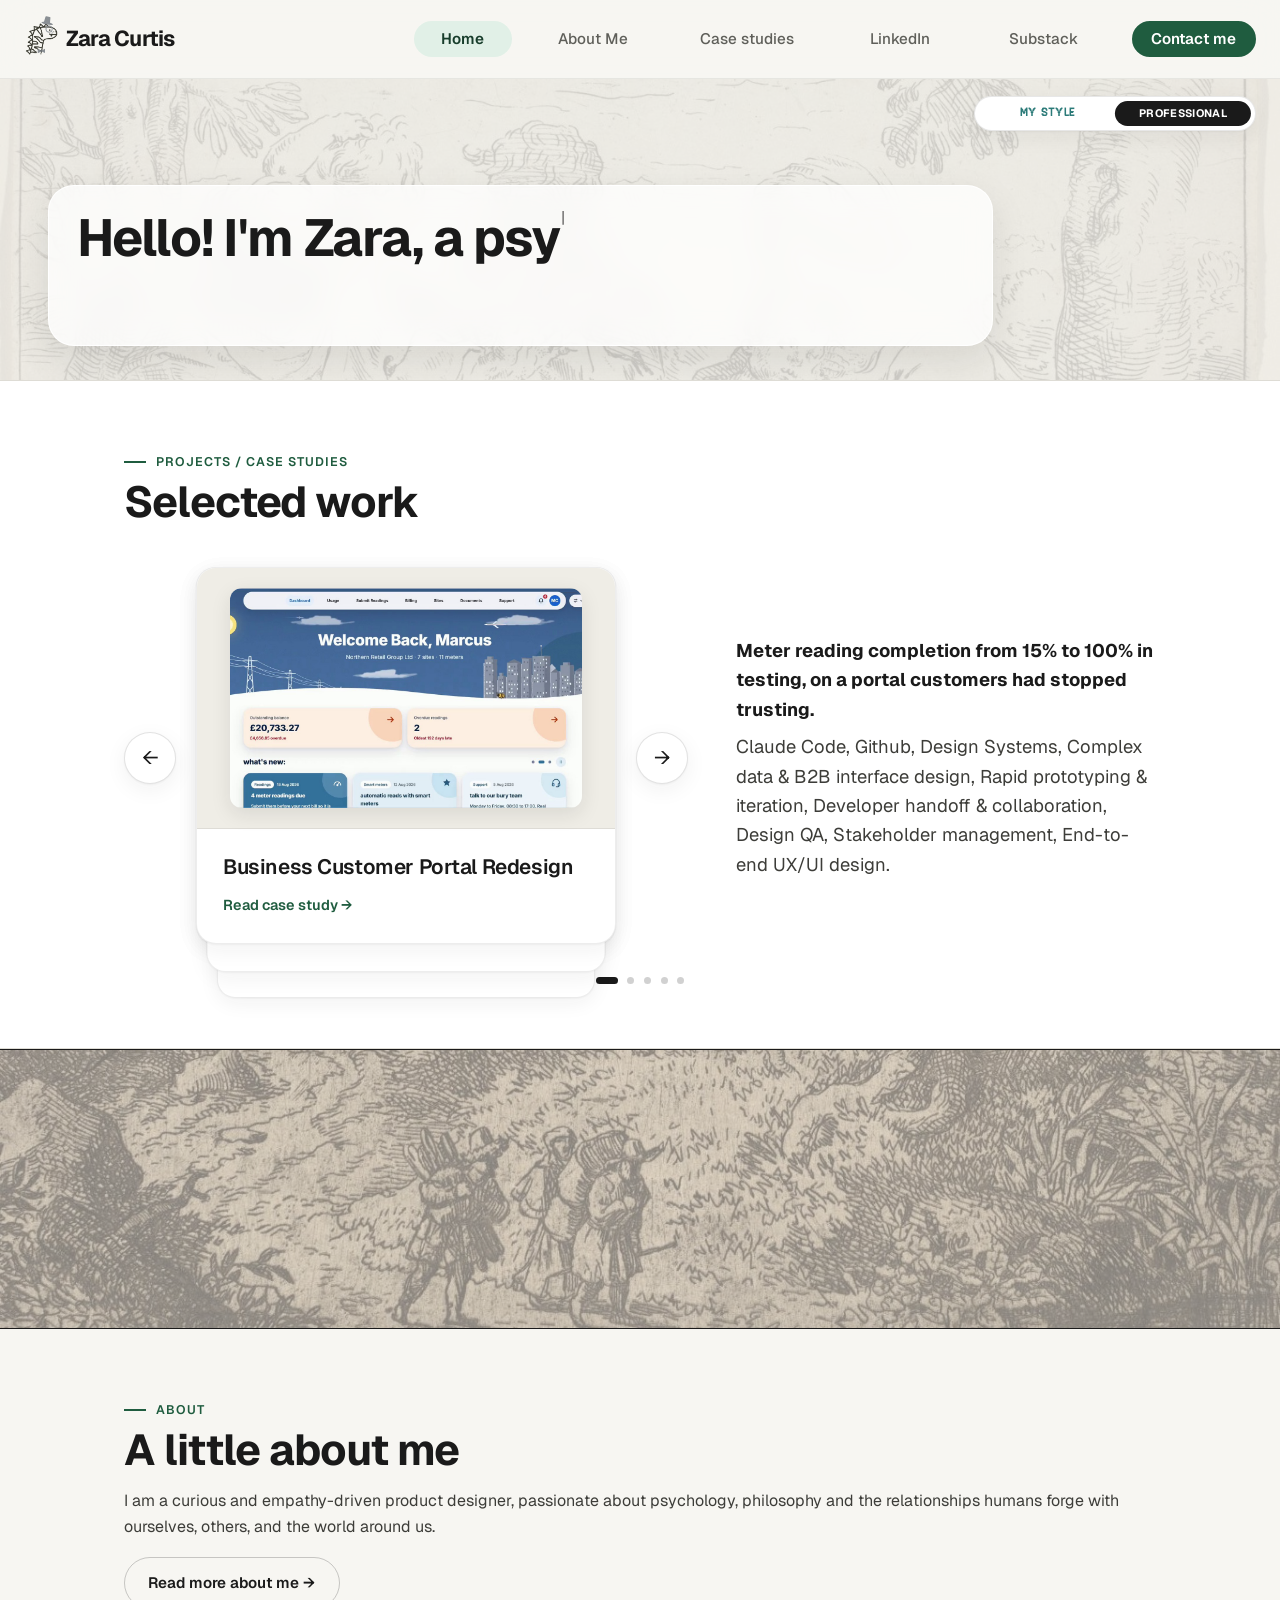
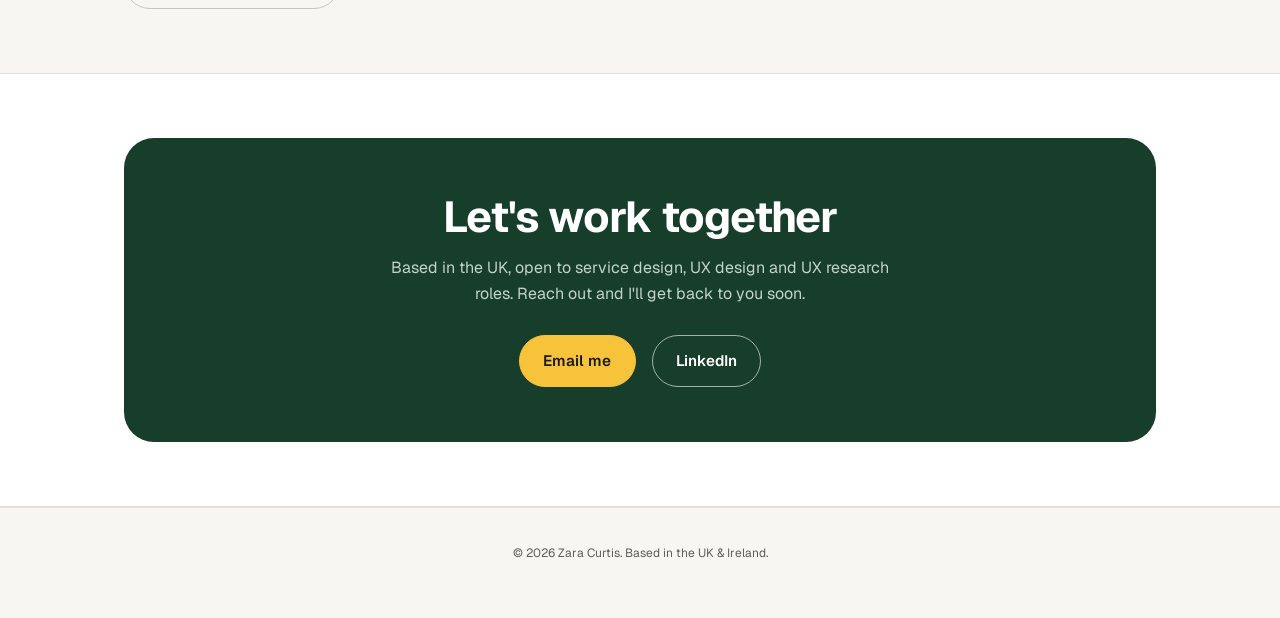
==== commit 3e94ec86: "Revert "Old portal: screen spans the full container width on laptops" This reverts commit 72a03bde30" ====
--- a/index.html
+++ b/index.html
@@ -11,7 +11,7 @@
 <link href="https://fonts.googleapis.com/css2?family=Space+Mono:wght@400;700&family=VT323&display=swap" rel="stylesheet" />
 <link href="https://fonts.googleapis.com/css2?family=Geist:wght@400;500;600;700&display=swap" rel="stylesheet" />
 <link rel="icon" type="image/png" href="assets/brand/dino.png" />
-<link rel="stylesheet" href="styles.css?v=20261012c" />
+<link rel="stylesheet" href="styles.css?v=20261012b" />
 </head>
 <body>
 
@@ -738,7 +738,7 @@
 })();
 </script>
 
-<script src="nav.js?v=20261012c" defer></script>
-<script src="soot.js?v=20261012c" defer></script>
+<script src="nav.js?v=20261012b" defer></script>
+<script src="soot.js?v=20261012b" defer></script>
 </body>
 </html>
--- a/styles.css
+++ b/styles.css
@@ -1148,7 +1148,7 @@
 @media (min-width: 900px) {
   html[data-theme="personal"] .console {
     --tower: 54px; --cg: 18px; --cdgap: 14px; --cdw: 150px;
-    --scr: min(calc((100vh - 150px) * 1.6), calc(100cqw - var(--tower) - var(--cdw) - 2 * var(--cg)));
+    --scr: min(820px, calc((100vh - 230px) * 1.6), calc(100cqw - var(--tower) - var(--cdw) - 2 * var(--cg)));
     --cd: min(var(--cdw), calc(((var(--scr) - 38px) / 1.6 + 38px - 2 * var(--cdgap)) / 3));
     container-type: inline-size;
     display: grid; grid-template-columns: auto auto auto; justify-content: center; align-items: stretch;
@@ -2067,7 +2067,7 @@
    Same markup as My Style's console, laid out as thumbnails beside a
    large viewer (a row underneath on phones); picking one cross-fades
    the viewer, with no cartridge animation (nav.js). */
-[data-theme="business"] .console { display: grid; grid-template-columns: 150px minmax(0, min(calc(100% - 150px - 1.25rem), calc((100vh - 150px) * 1.6))); justify-content: center; gap: 1.25rem; align-items: start; }
+[data-theme="business"] .console { display: grid; grid-template-columns: 150px minmax(0, min(100%, calc((100vh - 200px) * 1.6))); justify-content: center; gap: 1.25rem; align-items: start; }
 [data-theme="business"] .console-unit { grid-column: 2; grid-row: 1; max-width: none; }
 [data-theme="business"] .console-bezel { padding: 0; background: none; border: none; border-radius: 0; box-shadow: none; }
 [data-theme="business"] .console-display { border: 1px solid var(--card-line); border-radius: var(--radius); box-shadow: var(--soft-shadow); background: #fff; }
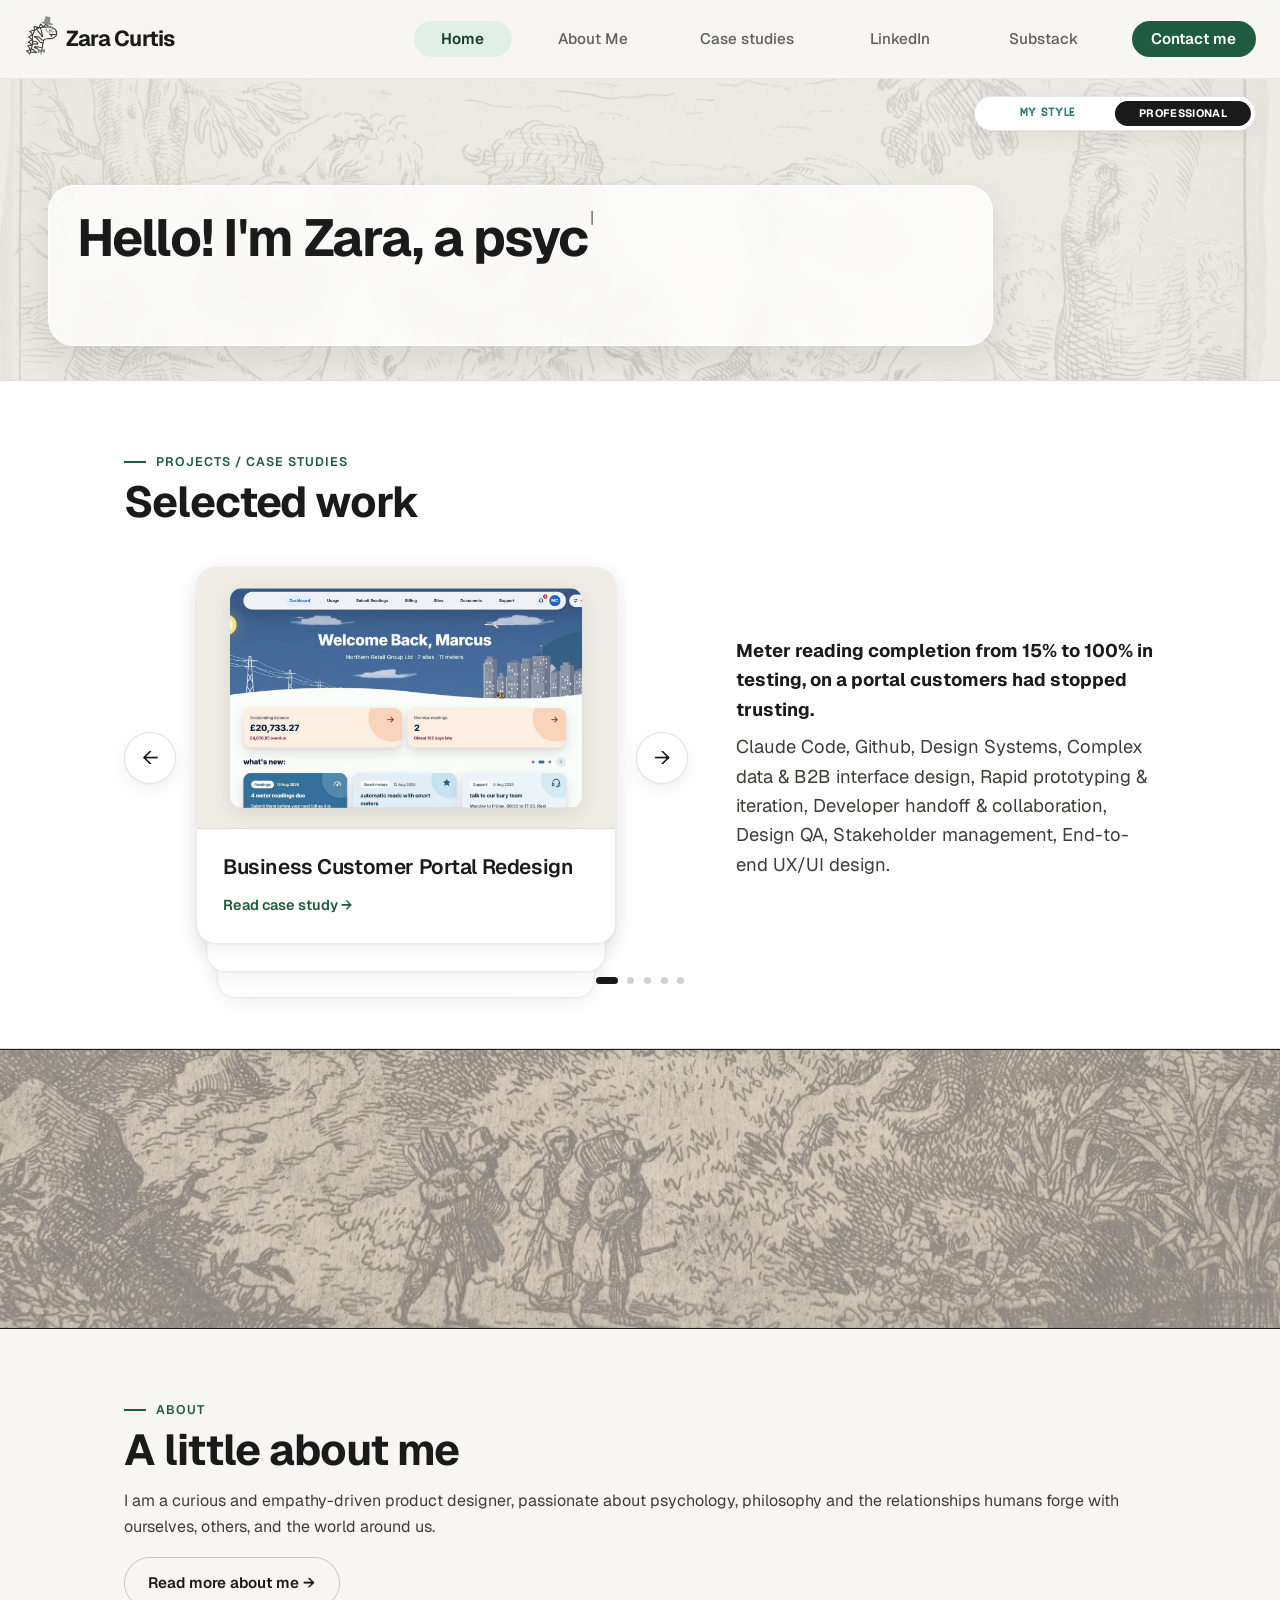
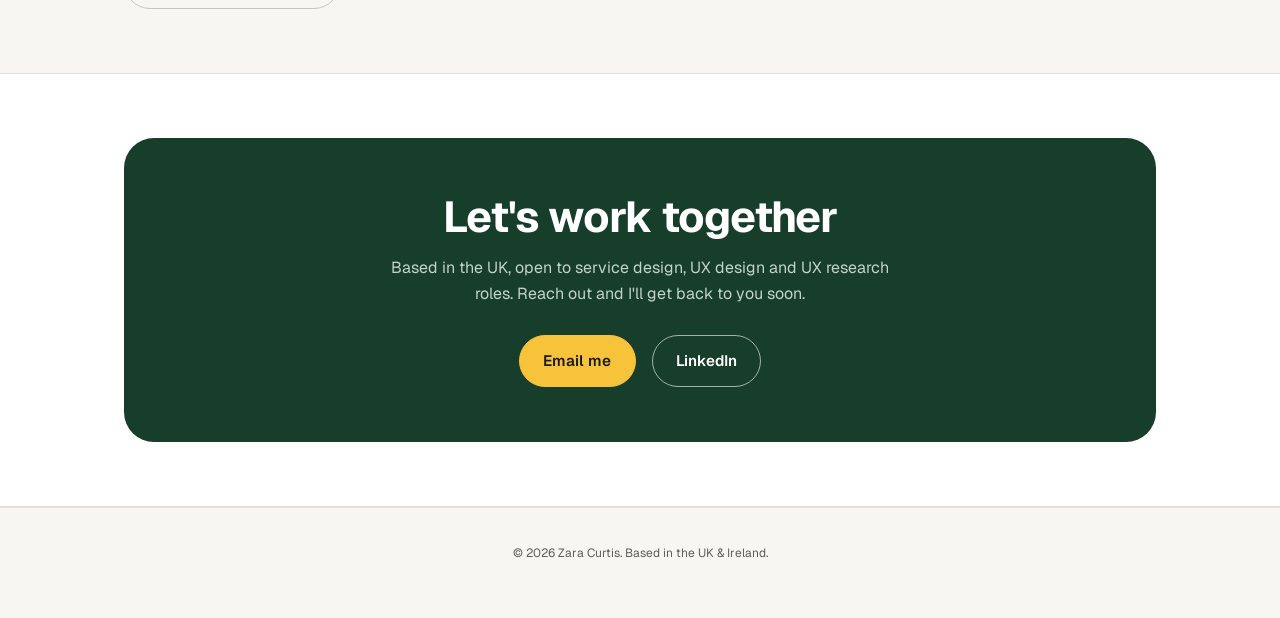
==== commit 2752a801: "Homepage: remove the soot sprites on mobile The script is no longer loaded; soot.js and its styles s" ====
--- a/index.html
+++ b/index.html
@@ -739,6 +739,5 @@
 </script>
 
 <script src="nav.js?v=20261012b" defer></script>
-<script src="soot.js?v=20261012b" defer></script>
 </body>
 </html>
--- a/styles.css
+++ b/styles.css
@@ -106,6 +106,16 @@
   line-height: 1.6;
   -webkit-font-smoothing: antialiased;
 }
+
+/* My Style case studies: body copy in Space Grotesk (Space Mono's
+   proportional sister) so long text is easy to read; headings, labels,
+   pills, numbers and the notepad keep the mono and pixel faces. */
+html[data-theme="personal"] body:has(.cs-hero) main :is(p, li, figcaption, dd, dt, summary, .overview-grid .value, .gallery-thumb-label):not(.metrics-paper *, .paper-sheet *, .mosaic-paper *) {
+  font-family: "Space Grotesk", ui-sans-serif, system-ui, -apple-system, "Segoe UI", sans-serif;
+  letter-spacing: normal;
+}
+html[data-theme="personal"] body:has(.cs-hero) main .cs-section p,
+html[data-theme="personal"] body:has(.cs-hero) main .method-list li { font-size: 1.04rem; line-height: 1.7; }
 
 a { color: inherit; }
 img { max-width: 100%; display: block; }
@@ -843,8 +853,45 @@
 .glossary dt::after { content: ":"; }
 @media (max-width: 640px) { .glossary dl { grid-template-columns: 1fr; } }
 [data-theme="business"] .glossary { border: 1px solid var(--card-line); border-radius: var(--radius); box-shadow: var(--soft-shadow); padding: calc(0.85rem + 1.5px) calc(1.1rem + 1.5px); }
+/* The customer journey in five phases, with the portal's place marked. */
+.journey { margin: 1.5rem 0 0; }
+.journey-strip { list-style: none; margin: 0; padding: 0; display: grid; grid-template-columns: repeat(5, minmax(0, 1fr)); gap: 1.4rem; }
+.journey-strip li {
+  position: relative; display: flex; flex-direction: column; gap: 0.3rem; padding: 1rem;
+  background: var(--surface); border: 2.5px solid var(--ink); border-radius: 8px; box-shadow: 3px 3px 0 0 var(--shadow);
+  font-size: 0.86rem; line-height: 1.45;
+}
+.journey-strip li + li::before {
+  content: ""; position: absolute; left: calc(-1.4rem + 3px); top: 50%; width: calc(1.4rem - 8px); height: 2.5px;
+  background: var(--ink); transform: translateY(-50%);
+}
+.journey-strip li + li::after {
+  content: ""; position: absolute; left: -9px; top: 50%; border: 5px solid transparent; border-left: 6px solid var(--ink); transform: translateY(-50%);
+}
+.journey-strip strong { color: var(--ink); font-size: 0.92rem; line-height: 1.3; }
+.journey-strip span:not(.journey-num) { color: var(--ink-soft); }
+.journey-num {
+  display: inline-grid; place-items: center; width: 1.6rem; height: 1.6rem; border-radius: 50%;
+  background: var(--ink); color: #fff; font-weight: 700; font-size: 0.8rem;
+}
+.journey-strip li.is-portal { background: var(--green-soft); border-color: var(--outline); }
+.journey-strip li.is-portal .journey-num { background: var(--outline); }
+.journey-strip em { margin-top: 0.3rem; font-style: normal; font-weight: 700; color: var(--outline); }
+.journey figcaption { margin-top: 0.75rem; font-size: 0.85rem; color: var(--ink-soft); }
+[data-theme="business"] .journey-strip li { border: 1px solid var(--card-line); border-radius: 14px; box-shadow: var(--soft-shadow); padding: calc(1rem + 1.5px); }
+[data-theme="business"] .journey-strip li.is-portal { border-color: var(--outline); }
+[data-theme="business"] .journey-strip li + li::before { height: 1.5px; background: var(--card-line); }
+[data-theme="business"] .journey-strip li + li::after { border-left-color: var(--ink-soft); }
+@media (max-width: 900px) {
+  .journey-strip { grid-template-columns: minmax(0, 1fr); gap: 1.1rem; }
+  .journey-strip li + li::before { left: 1.5rem; top: calc(-1.1rem + 3px); width: 2.5px; height: calc(1.1rem - 8px); transform: none; }
+  .journey-strip li + li::after { left: calc(1.5rem - 4px); top: -9px; border: 5px solid transparent; border-top: 6px solid var(--ink); transform: none; }
+  [data-theme="business"] .journey-strip li + li::before { width: 1.5px; }
+  [data-theme="business"] .journey-strip li + li::after { border-top-color: var(--ink-soft); border-left-color: transparent; }
+}
+
 /* Bulleted lists in case study body copy (methods, impact measures). */
-.method-list { margin: 0.6rem 0 1rem; padding-left: 1.3rem; max-width: 72ch; }
+.method-list { margin: 0.6rem 0 1rem; padding-left: 1.3rem; }
 .method-list li { margin-top: 0.5rem; line-height: 1.6; }
 .cs-section .list-cards + h3 { margin-top: 2rem; }
 
@@ -1398,17 +1445,19 @@
 .shot .ver.v1, .shot .ver.inherited { background: var(--yellow-soft); }
 .shot .ver.v4 { background: var(--green-soft); }
 .shot .ver.v5 { background: var(--outline); color: #fff; }
+.shot .ver.rejected { background: transparent; color: var(--ink-soft); box-shadow: inset 0 0 0 1.5px currentColor; }
 
 /* ---------- iteration mosaics ----------
-   Runs of screenshots, side by side and all the same size: a 2:1 image
-   frame, two to a row, with the version pill and caption directly under
+   Runs of screenshots, side by side: every desktop screenshot is the
+   same size (a 2:1 frame, two to a row) and every phone screenshot is
+   the same narrower size (a 1:2 frame, so phones sit side by side), with the version pill and caption directly under
    each image (no card around them). On laptops the rows reach a little
    wider than the text column so the screenshots are big enough to read.
    Desktop screenshots that aren't quite 2:1 are cropped from the top;
    phone screenshots sit whole in the middle of the frame. The full image
    opens on click (nav.js: initLightbox). Phones get a sideways swipe row. */
 .mosaic {
-  --g: 1.75rem; --dw: calc((100% - var(--g)) / 2);
+  --g: 1.75rem; --dw: calc((100% - var(--g)) / 2); --pw: calc(var(--dw) * 0.4);
   display: flex; flex-wrap: wrap; justify-content: center; align-items: flex-start;
   gap: 2rem var(--g); margin-top: 1.75rem;
 }
@@ -1423,7 +1472,8 @@
 .mosaic > .shot > img, .mosaic > .shot .vid-frame video, .mosaic > .shot .media-placeholder {
   width: 100%; height: auto; aspect-ratio: 2 / 1; object-fit: cover; object-position: top center;
 }
-.mosaic > .shot.phone > img { object-fit: contain; object-position: center; }
+.mosaic > .shot.phone, [data-theme="business"] .mosaic > .shot.phone { flex-basis: var(--pw); }
+.mosaic > .shot.phone > img { aspect-ratio: 1 / 2; object-fit: contain; object-position: center top; }
 .mosaic > .shot .vid-frame { width: 100%; }
 .mosaic > .shot > img { display: block; cursor: zoom-in; transition: transform 0.2s ease, box-shadow 0.2s ease; }
 /* The frame is on the image itself: comic outline in My Style, a soft
@@ -1443,7 +1493,7 @@
 }
 @media (max-width: 640px) {
   .mosaic {
-    --dw: 80vw; gap: 1rem;
+    --dw: 80vw; --pw: 42vw; gap: 1rem;
     flex-wrap: nowrap; justify-content: flex-start;
     overflow-x: auto; overscroll-behavior-x: contain; scroll-snap-type: x mandatory; scrollbar-width: none;
     margin-left: -1rem; margin-right: -1rem; padding: 0.25rem 1rem 0.75rem; scroll-padding: 0 1rem;
@@ -1453,6 +1503,67 @@
   .mosaic > .shot figcaption { font-size: 0.82rem; }
 }
 
+/* ---------- variation galleries ----------
+   Two or more desktop variations of the same page: one large screen with
+   a column of thumbnails to switch between them (nav.js: initGalleries).
+   Same width as the mosaics; the screen opens full size on click. */
+.gallery {
+  display: grid; grid-template-columns: 170px minmax(0, 1fr); gap: 1.5rem; align-items: start; margin-top: 1.75rem;
+}
+@media (min-width: 1100px) {
+  .gallery { --mw: min(1240px, 100vw - 4rem); width: var(--mw); margin-left: calc((100% - var(--mw)) / 2); margin-right: calc((100% - var(--mw)) / 2); }
+}
+.gallery-thumbs { display: flex; flex-direction: column; gap: 1rem; }
+.gallery-thumb {
+  display: block; width: 100%; padding: 0; margin: 0; border: none; background: none; color: inherit;
+  font: inherit; text-align: left; cursor: pointer;
+}
+.gallery-thumb img {
+  display: block; width: 100%; aspect-ratio: 2 / 1; object-fit: cover; object-position: top center;
+  border: 2px solid var(--ink); border-radius: 6px; opacity: 0.7;
+  transition: opacity 0.15s, transform 0.15s, box-shadow 0.15s;
+}
+.gallery-thumb:hover img { opacity: 1; transform: translateY(-2px); }
+.gallery-thumb.is-active img { opacity: 1; box-shadow: 0 0 0 3px var(--accent); }
+.gallery-thumb:focus-visible { outline: none; }
+.gallery-thumb:focus-visible img { box-shadow: 0 0 0 3px var(--ink), 0 0 0 6px var(--accent); }
+.gallery-thumb-label {
+  display: -webkit-box; -webkit-box-orient: vertical; -webkit-line-clamp: 2; line-clamp: 2; overflow: hidden;
+  margin-top: 0.4rem; font-size: 0.74rem; line-height: 1.4; color: var(--ink-soft);
+}
+.gallery-thumb.is-active .gallery-thumb-label { color: var(--ink); }
+.gallery-thumb-label .ver, .gallery-main .ver {
+  display: inline-block; margin-right: 0.2rem; padding: 0.1rem 0.5rem; border-radius: 100px;
+  font-family: "Space Mono", monospace; font-weight: 700; font-size: 0.66rem; letter-spacing: 0.04em;
+  text-transform: uppercase; color: var(--ink); background: var(--accent-soft); vertical-align: 0.1em;
+}
+.gallery .ver.v1, .gallery .ver.inherited { background: var(--yellow-soft); }
+.gallery .ver.v4 { background: var(--green-soft); }
+.gallery .ver.v5 { background: var(--outline); color: #fff; }
+.gallery-main { margin: 0; min-width: 0; }
+.gallery-main img {
+  display: block; width: 100%; aspect-ratio: 2 / 1; object-fit: cover; object-position: top center; cursor: zoom-in;
+  border: 2.5px solid var(--ink); border-radius: 8px; box-shadow: 4px 4px 0 0 var(--shadow); background: var(--surface);
+}
+.gallery-main img:focus-visible { outline: 3px solid var(--accent); outline-offset: 3px; }
+.gallery-main figcaption { padding: 0.75rem 0.1rem 0; font-size: 0.92rem; line-height: 1.5; color: var(--ink-soft); }
+[data-theme="business"] .gallery-thumb img { border: 1px solid var(--card-line); border-radius: 10px; }
+[data-theme="business"] .gallery-thumb.is-active img { box-shadow: 0 0 0 3px rgba(31, 92, 63, 0.35); border-color: var(--outline); }
+[data-theme="business"] .gallery-main img { border: 1px solid var(--card-line); border-radius: 16px; box-shadow: var(--soft-shadow); }
+[data-theme="business"] .gallery .ver { font-family: var(--mono) !important; }
+@media (max-width: 999px) { .gallery { grid-template-columns: 130px minmax(0, 1fr); gap: 1rem; } }
+/* Phones: the screen on top, thumbnails in a row under it. */
+@media (max-width: 640px) {
+  .gallery { grid-template-columns: minmax(0, 1fr); }
+  .gallery-main { grid-row: 1; }
+  .gallery-thumbs { grid-row: 2; flex-direction: row; gap: 0.7rem; overflow-x: auto; scrollbar-width: none; margin: 0 -1rem; padding: 0.2rem 1rem 0.4rem; }
+  .gallery-thumbs::-webkit-scrollbar { display: none; }
+  .gallery-thumb { flex: 0 0 31%; }
+  .gallery-thumb-label { -webkit-line-clamp: 1; line-clamp: 1; }
+  .gallery-main figcaption { font-size: 0.85rem; }
+}
+.mosaic[hidden] { display: none !important; }
+
 /* The lightbox as a gallery: caption, counter, previous/next. */
 .lightbox-fig { display: flex; flex-direction: column; align-items: center; max-width: 100%; max-height: 100%; margin: 0; cursor: default; }
 .lightbox-fig img { max-height: calc(100vh - 9rem); }
@@ -1463,6 +1574,7 @@
 .lightbox-cap .ver.v1, .lightbox-cap .ver.inherited { background: var(--yellow-soft); }
 .lightbox-cap .ver.v4 { background: var(--green-soft); }
 .lightbox-cap .ver.v5 { background: var(--outline); color: #fff; }
+.lightbox-cap .ver.rejected { background: transparent; color: #f4f1ea; box-shadow: inset 0 0 0 1.5px currentColor; }
 .lightbox-count { display: block; margin-top: 0.35rem; font-size: 0.75rem; opacity: 0.7; font-variant-numeric: tabular-nums; }
 .lightbox-nav {
   position: absolute; top: 50%; width: 2.75rem; height: 2.75rem; margin-top: -1.375rem; border-radius: 50%;
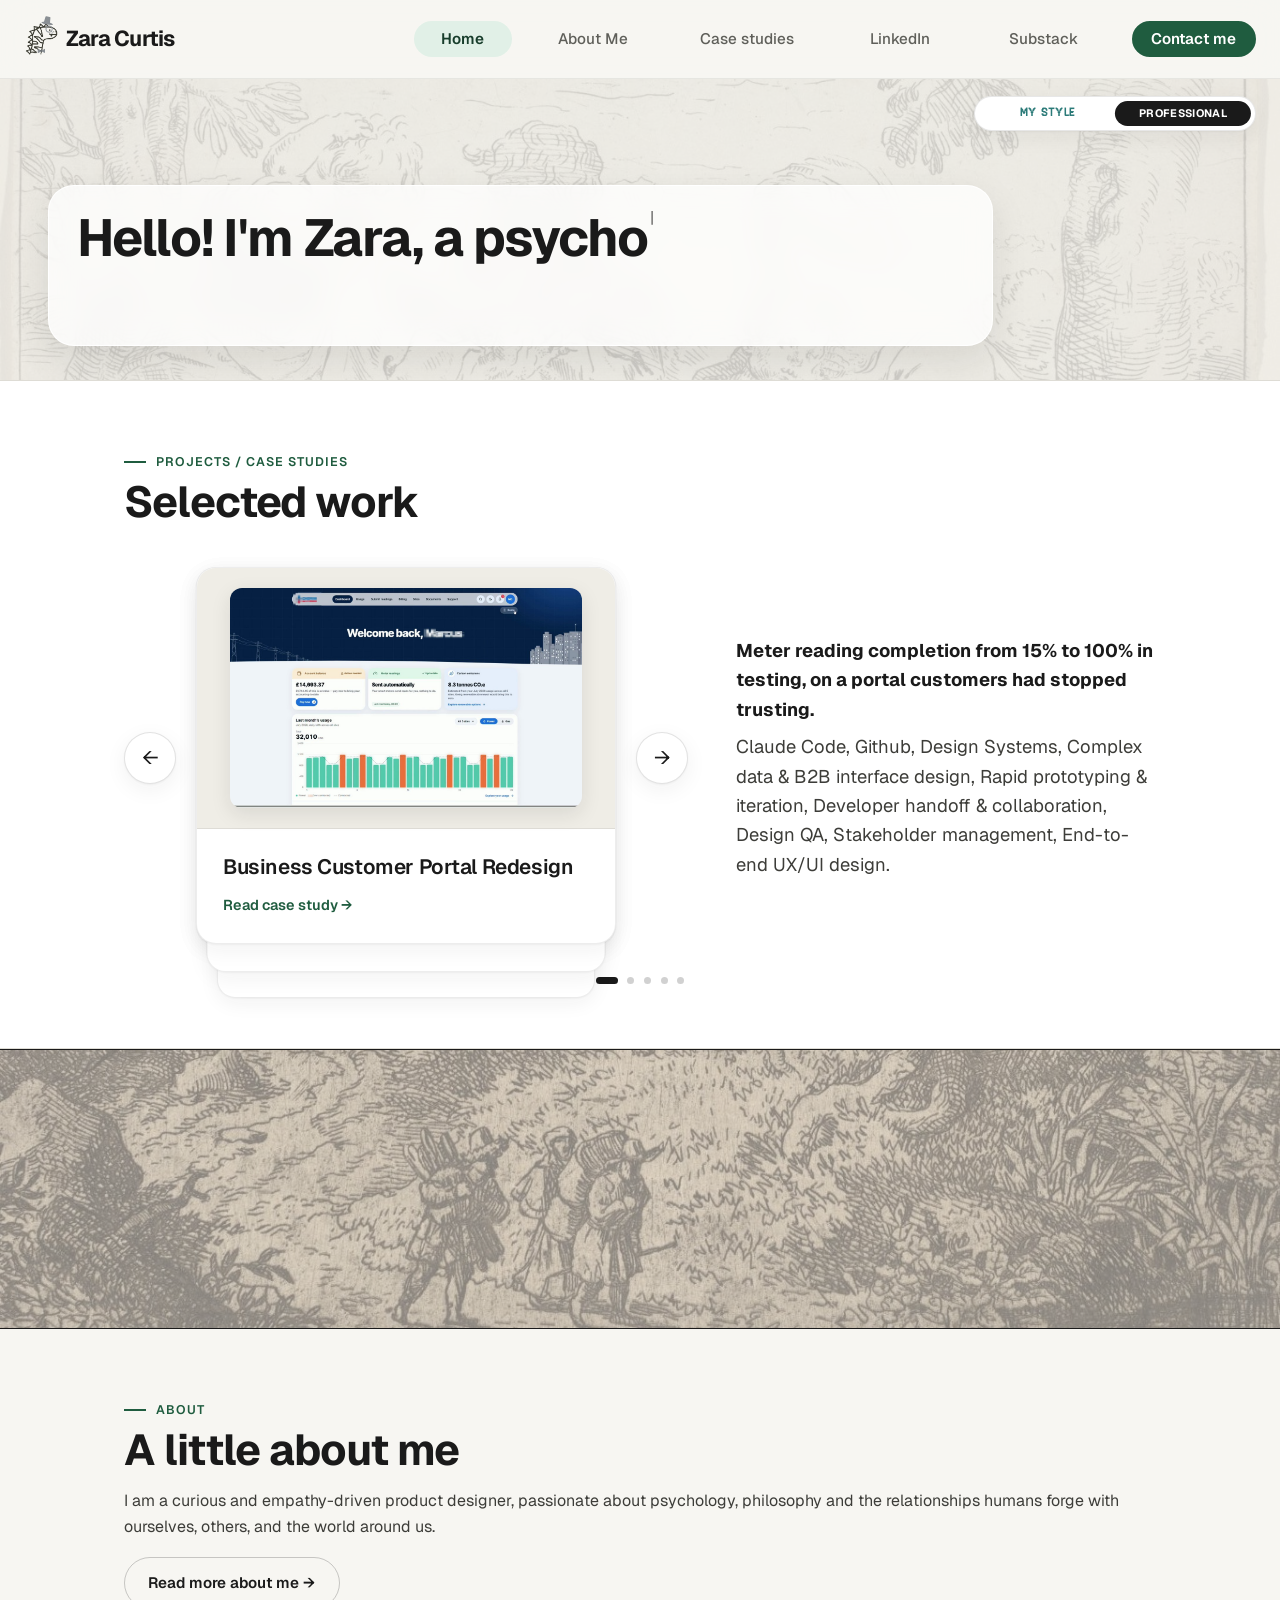
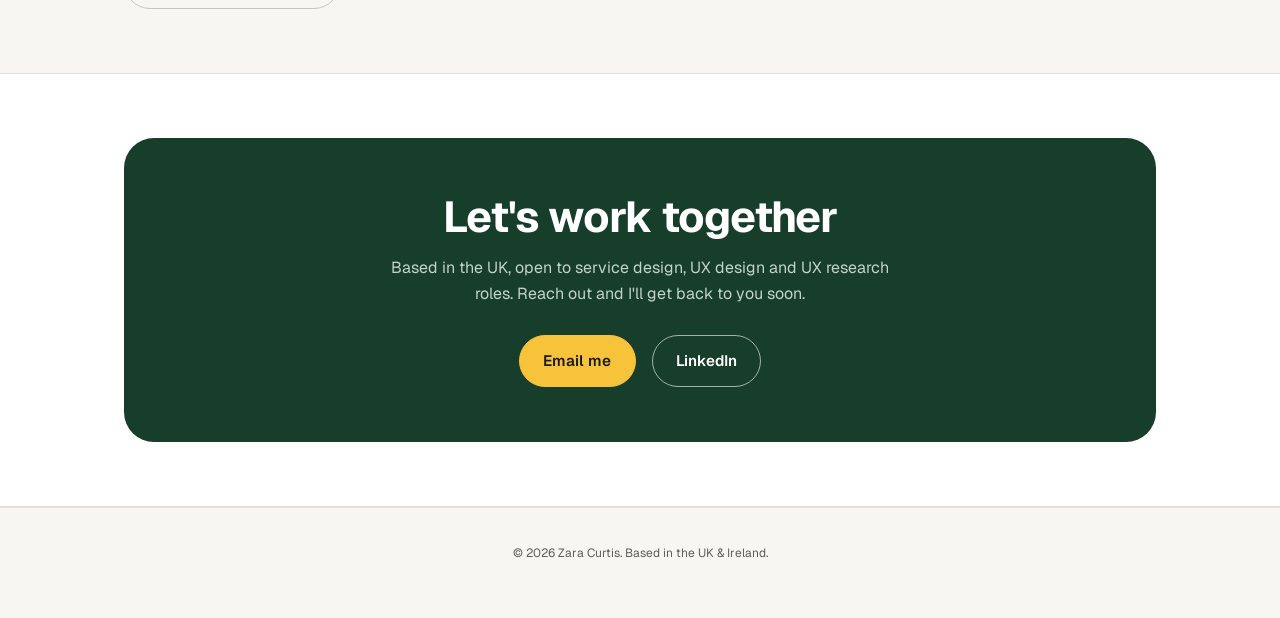
==== commit d6ee3dac: "Business portal: final portal walkthrough as the hero and cover - Hero video is now the final design" ====
--- a/index.html
+++ b/index.html
@@ -69,7 +69,7 @@
           <div class="carousel-stack">
 
               <a class="project-card carousel-slide" href="projects/business-portal.html">
-                <div class="thumb cover"><img src="assets/business-portal/thumb-final.jpg" alt="Redesigned business customer portal dashboard cover" width="1200" height="751" loading="lazy" /></div>
+                <div class="thumb cover"><img src="assets/business-portal/thumb-final.jpg" alt="Final business customer portal dashboard cover" width="1200" height="751" loading="lazy" /></div>
                 <div class="info">
                   <h3>Business Customer Portal Redesign</h3>
                   <div class="arrow">Read case study →</div>
--- a/styles.css
+++ b/styles.css
@@ -839,6 +839,28 @@
 .cs-summary { margin-top: 1.25rem; }
 .cs-summary .card-mini h4 { font-size: 1.05rem; }
 .cs-summary .card-mini p { font-size: 0.92rem; line-height: 1.55; }
+/* Summary as one block: problem, what I did, result. */
+.cs-summary-block {
+  display: grid; grid-template-columns: repeat(3, minmax(0, 1fr)); gap: 1.25rem 2rem; margin: 1.25rem 0 0;
+  padding: 1.4rem 1.6rem; background: var(--surface); border: 2.5px solid var(--ink); border-radius: 8px; box-shadow: 3px 3px 0 0 var(--shadow);
+}
+.cs-summary-block dt { font-family: "Gome Pixel", "Space Mono", monospace; font-size: 1.05rem; color: var(--ink); margin-bottom: 0.3rem; }
+.cs-summary-block dd { margin: 0; font-size: 0.92rem; line-height: 1.55; color: var(--ink-soft); }
+html[data-theme="personal"] .cs-summary-block dd { font-family: "Space Grotesk", ui-sans-serif, system-ui, sans-serif; }
+[data-theme="business"] .cs-summary-block { border: 1px solid var(--card-line); border-radius: var(--radius); box-shadow: var(--soft-shadow); padding: calc(1.4rem + 1.5px) calc(1.6rem + 1.5px); }
+[data-theme="business"] .cs-summary-block dt { font-family: var(--sans) !important; font-weight: 600; }
+@media (max-width: 800px) { .cs-summary-block { grid-template-columns: minmax(0, 1fr); } }
+/* Results: first version against final, final column emphasised. */
+.results-table td.final { color: var(--ink); font-weight: 700; }
+.results-table tbody th { width: 38%; }
+@media (max-width: 640px) {
+  .results-table tbody th { width: 100%; }
+  .results-table td::before { content: attr(data-label) ": "; font-weight: 400; color: var(--ink-soft); }
+  .results-table td { padding-top: 0.1rem; padding-bottom: 0.1rem; border-bottom: none; }
+  .results-table td.final { padding-bottom: 0.75rem; border-bottom: 1.5px solid var(--card-line, rgba(0,0,0,.1)); }
+  .results-table tbody tr:last-child td.final { border-bottom: none; }
+}
+
 /* A small collapsible glossary of domain terms. */
 .glossary {
   margin-top: 1.25rem; padding: 0.85rem 1.1rem; background: var(--surface);
@@ -888,6 +910,29 @@
   .journey-strip li + li::after { left: calc(1.5rem - 4px); top: -9px; border: 5px solid transparent; border-top: 6px solid var(--ink); transform: none; }
   [data-theme="business"] .journey-strip li + li::before { width: 1.5px; }
   [data-theme="business"] .journey-strip li + li::after { border-top-color: var(--ink-soft); border-left-color: transparent; }
+}
+
+/* "How I tested": methods and what each one told me. */
+.method-table-wrap { margin-top: 0.75rem; overflow-x: auto; }
+.method-table {
+  width: 100%; border-collapse: separate; border-spacing: 0; background: var(--surface);
+  border: 2.5px solid var(--ink); border-radius: 8px; box-shadow: 3px 3px 0 0 var(--shadow); overflow: hidden;
+  font-size: 0.92rem; line-height: 1.5;
+}
+.method-table th, .method-table td { padding: 0.75rem 1rem; text-align: left; vertical-align: top; border-bottom: 1.5px solid var(--card-line, rgba(0,0,0,.1)); }
+.method-table tbody tr:last-child > * { border-bottom: none; }
+.method-table thead th { font-size: 0.74rem; text-transform: uppercase; letter-spacing: 0.06em; color: var(--ink-soft); background: var(--accent-soft); }
+.method-table tbody th { width: 32%; font-weight: 700; color: var(--ink); }
+.method-table td { color: var(--ink-soft); }
+html[data-theme="personal"] .method-table :is(th, td) { font-family: "Space Grotesk", ui-sans-serif, system-ui, sans-serif; }
+html[data-theme="personal"] .method-table thead th { font-family: "Space Mono", monospace; }
+[data-theme="business"] .method-table { border: 1px solid var(--card-line); border-radius: var(--radius); box-shadow: var(--soft-shadow); }
+[data-theme="business"] .method-table thead th { background: rgba(31, 92, 63, 0.06); }
+@media (max-width: 640px) {
+  .method-table, .method-table tbody, .method-table tr, .method-table th, .method-table td { display: block; width: 100%; }
+  .method-table thead { display: none; }
+  .method-table tbody th { width: 100%; padding-bottom: 0.15rem; border-bottom: none; }
+  .method-table td { padding-top: 0; }
 }
 
 /* Bulleted lists in case study body copy (methods, impact measures). */
@@ -1474,6 +1519,15 @@
 }
 .mosaic > .shot.phone, [data-theme="business"] .mosaic > .shot.phone { flex-basis: var(--pw); }
 .mosaic > .shot.phone > img { aspect-ratio: 1 / 2; object-fit: contain; object-position: center top; }
+/* A phone shown beside its desktop screen sits right next to it at the
+   same height: the desktop image is half its card width tall (2:1), so
+   the phone card is that height times the phone's own aspect ratio. */
+@media (min-width: 641px) {
+  .mosaic:has(> .shot:not(.phone)) > .shot.phone,
+  [data-theme="business"] .mosaic:has(> .shot:not(.phone)) > .shot.phone { flex-basis: calc(var(--dw) / 2 * var(--ar)); }
+  .mosaic:has(> .shot:not(.phone)) > .shot.phone > img { aspect-ratio: var(--ar); }
+  .mosaic:has(> .shot:not(.phone)):has(> .shot.phone) { gap: 2rem 1rem; }
+}
 .mosaic > .shot .vid-frame { width: 100%; }
 .mosaic > .shot > img { display: block; cursor: zoom-in; transition: transform 0.2s ease, box-shadow 0.2s ease; }
 /* The frame is on the image itself: comic outline in My Style, a soft
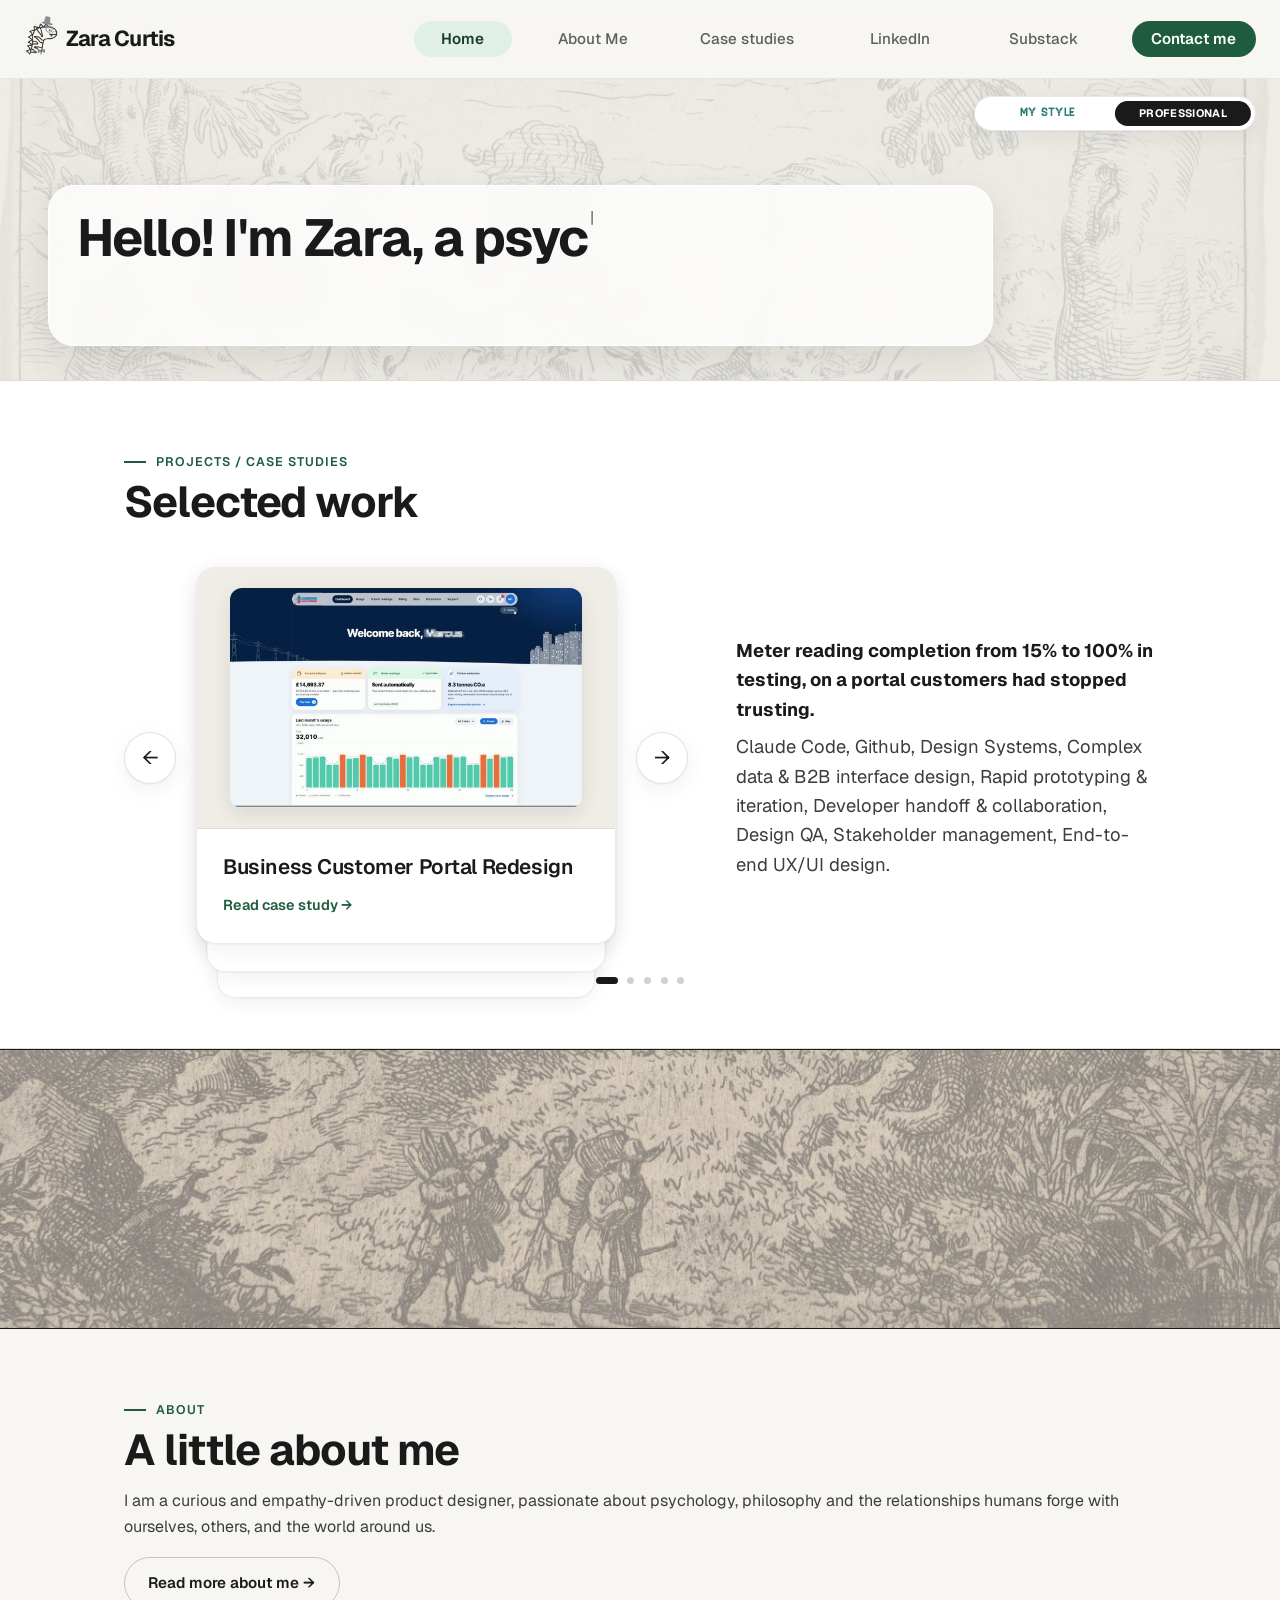
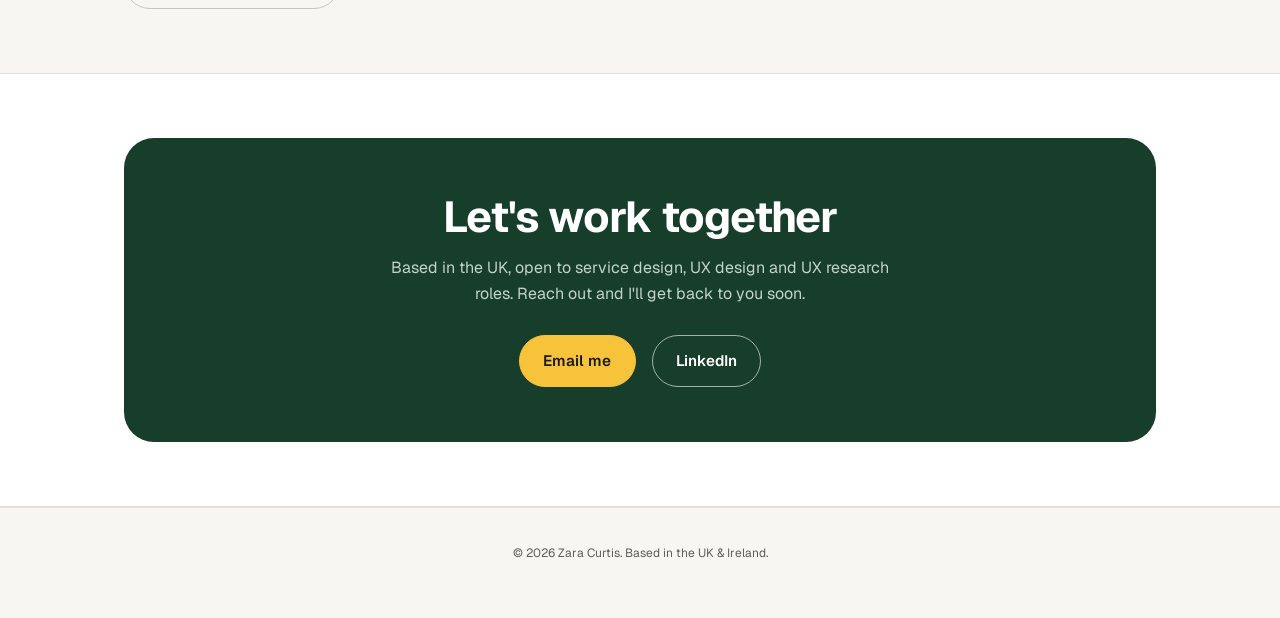
==== commit 884fa2b7: "Business portal: full-screen videos, label the rejected hero, note on screen sizes - Full-screen but" ====
--- a/index.html
+++ b/index.html
@@ -11,7 +11,7 @@
 <link href="https://fonts.googleapis.com/css2?family=Space+Mono:wght@400;700&family=VT323&display=swap" rel="stylesheet" />
 <link href="https://fonts.googleapis.com/css2?family=Geist:wght@400;500;600;700&display=swap" rel="stylesheet" />
 <link rel="icon" type="image/png" href="assets/brand/dino.png" />
-<link rel="stylesheet" href="styles.css?v=20261012b" />
+<link rel="stylesheet" href="styles.css?v=20261014a" />
 </head>
 <body>
 
@@ -738,6 +738,6 @@
 })();
 </script>
 
-<script src="nav.js?v=20261012b" defer></script>
+<script src="nav.js?v=20261014a" defer></script>
 </body>
 </html>
--- a/styles.css
+++ b/styles.css
@@ -1600,6 +1600,8 @@
   border: 2.5px solid var(--ink); border-radius: 8px; box-shadow: 4px 4px 0 0 var(--shadow); background: var(--surface);
 }
 .gallery-main img:focus-visible { outline: 3px solid var(--accent); outline-offset: 3px; }
+/* A phone screen in a gallery sits whole in the middle of the frame. */
+.gallery-main img.is-phone, .gallery-thumb img.is-phone { object-fit: contain; object-position: center; }
 .gallery-main figcaption { padding: 0.75rem 0.1rem 0; font-size: 0.92rem; line-height: 1.5; color: var(--ink-soft); }
 [data-theme="business"] .gallery-thumb img { border: 1px solid var(--card-line); border-radius: 10px; }
 [data-theme="business"] .gallery-thumb.is-active img { box-shadow: 0 0 0 3px rgba(31, 92, 63, 0.35); border-color: var(--outline); }
@@ -1709,6 +1711,18 @@
   .vid-bar { position: static; margin: 0; gap: 0.3rem; border-radius: 0; background: #1b1b1b; -webkit-backdrop-filter: none; backdrop-filter: none; }
 }
 @media (max-width: 420px) { .vid-dur { display: none; } }
+.cs-section h3[id] { scroll-margin-top: 8rem; }
+.vid-full svg { width: 18px; height: 18px; fill: none; stroke: currentColor; stroke-width: 2; stroke-linecap: round; stroke-linejoin: round; }
+.vid-full .i-exit, .vid-full.is-full .i-enter { display: none; }
+.vid-full.is-full .i-exit { display: inline; }
+/* Full screen: the video fills the screen, letterboxed on black, with
+   the bar floating over the bottom on every screen size. */
+.vid-frame:fullscreen { display: flex; align-items: center; justify-content: center; background: #000; border: 0 !important; border-radius: 0 !important; box-shadow: none !important; }
+.vid-player .vid-frame:fullscreen video { width: 100%; height: 100%; aspect-ratio: auto; object-fit: contain; object-position: center; background: #000; }
+.vid-player .vid-frame:fullscreen .vid-bar {
+  position: absolute; left: 50%; right: auto; bottom: 16px; width: min(760px, calc(100% - 24px)); transform: translateX(-50%);
+  border-radius: 999px; background: rgba(17, 17, 17, 0.64); -webkit-backdrop-filter: blur(8px); backdrop-filter: blur(8px);
+}
 
 /* ---------- plain device showcase (no card chrome) ---------- */
 .device-row {
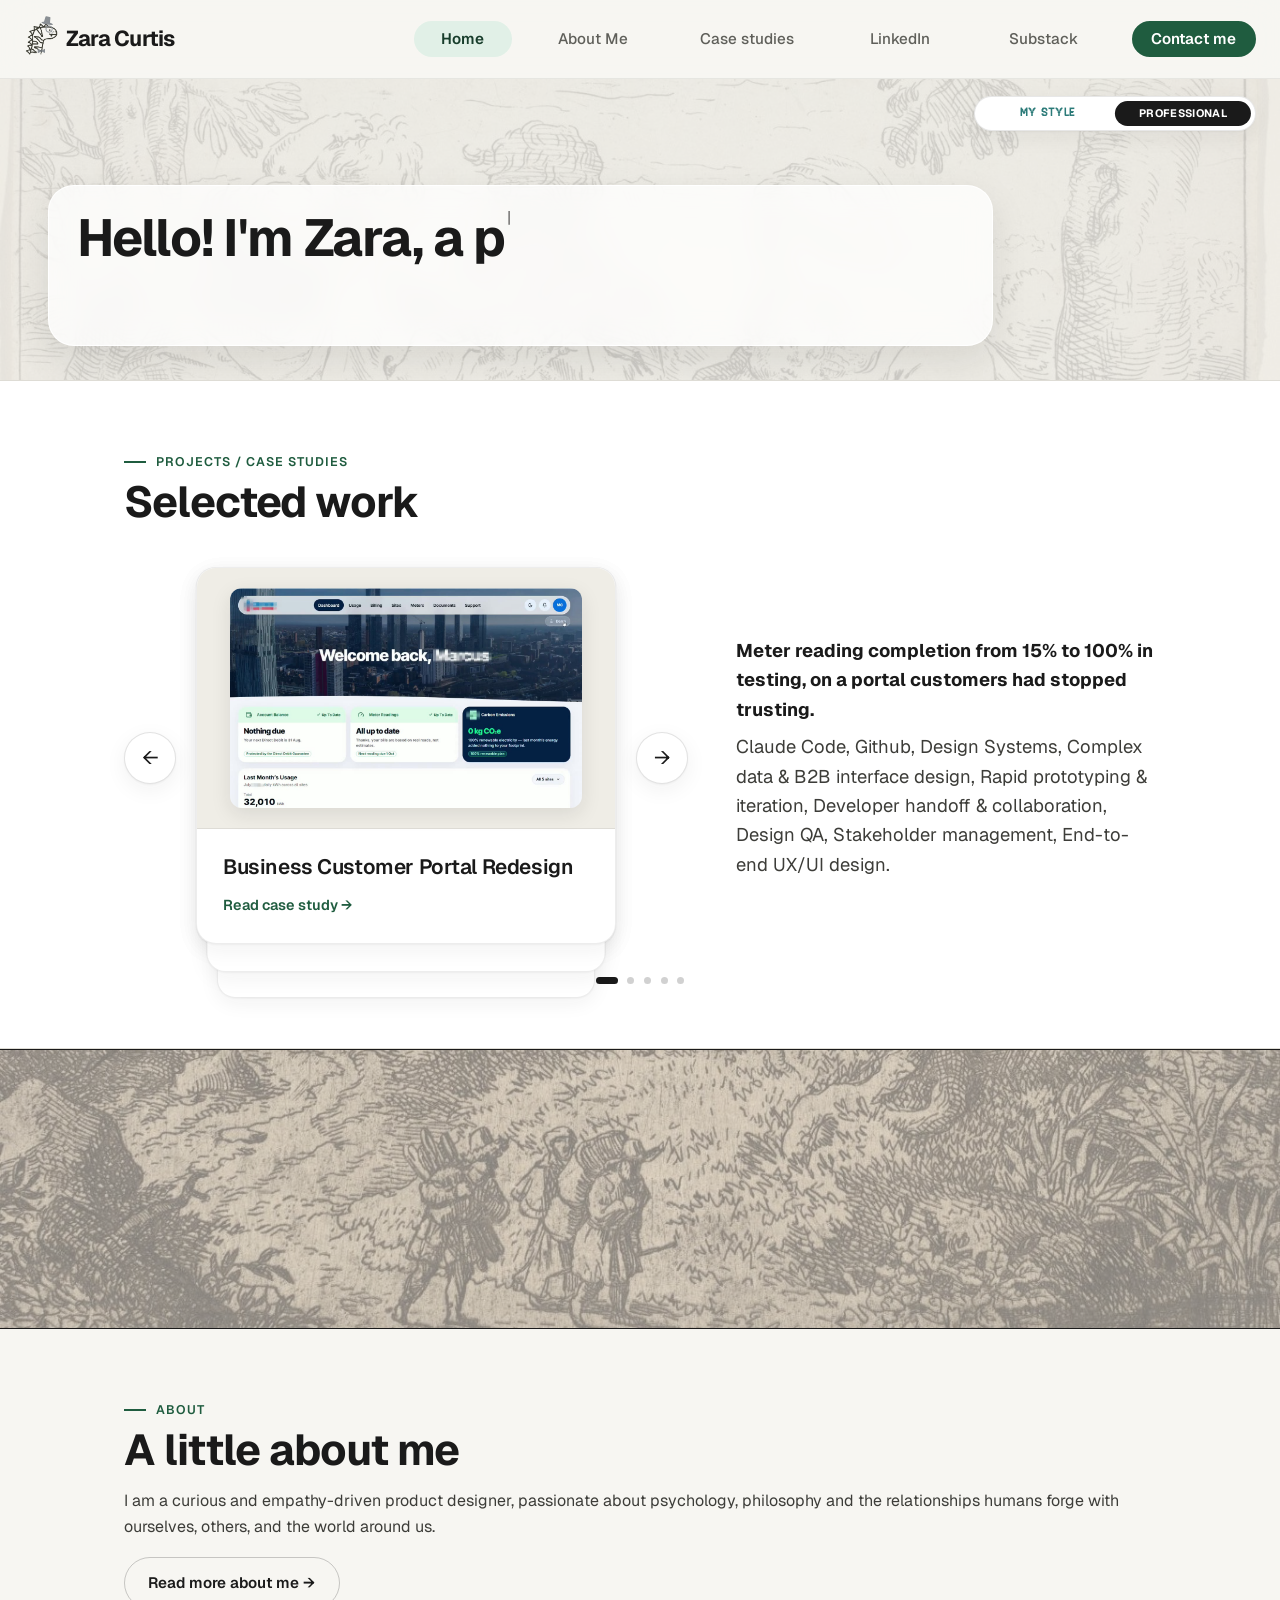
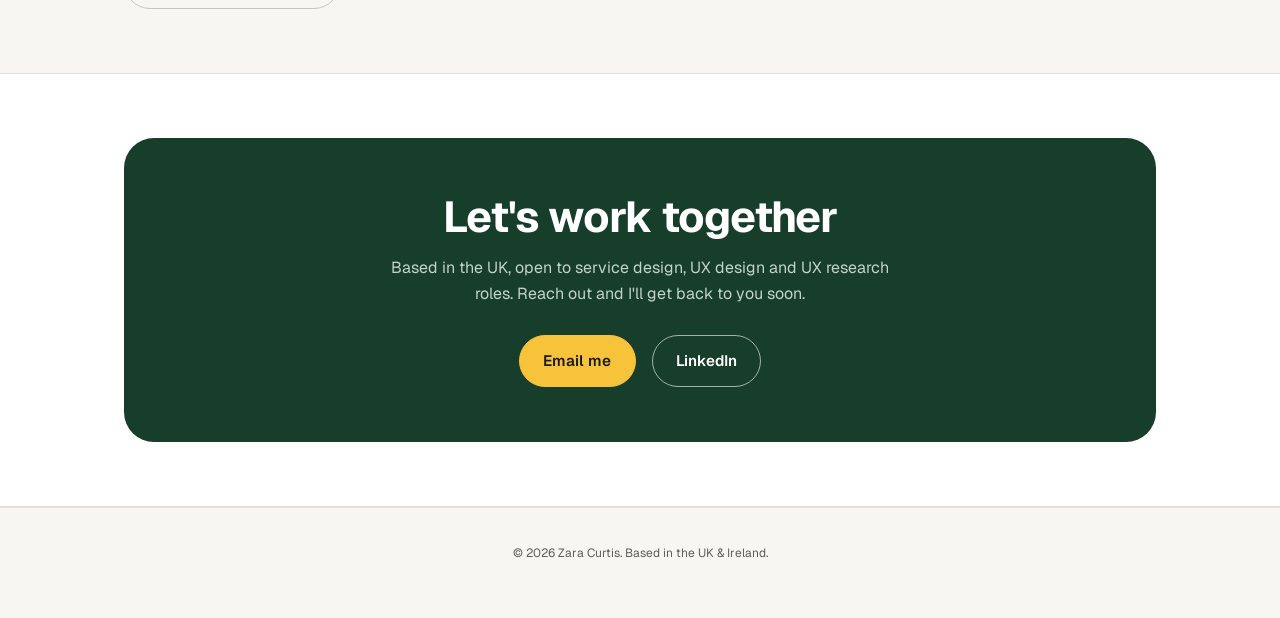
==== commit 13ab0991: "Business portal: new final walkthrough video Replaces the final portal walkthrough with the updated " ====
--- a/index.html
+++ b/index.html
@@ -69,7 +69,7 @@
           <div class="carousel-stack">
 
               <a class="project-card carousel-slide" href="projects/business-portal.html">
-                <div class="thumb cover"><img src="assets/business-portal/thumb-final.jpg" alt="Final business customer portal dashboard cover" width="1200" height="751" loading="lazy" /></div>
+                <div class="thumb cover"><img src="assets/business-portal/thumb-final.jpg" alt="Final business customer portal dashboard cover" width="1200" height="750" loading="lazy" /></div>
                 <div class="info">
                   <h3>Business Customer Portal Redesign</h3>
                   <div class="arrow">Read case study →</div>
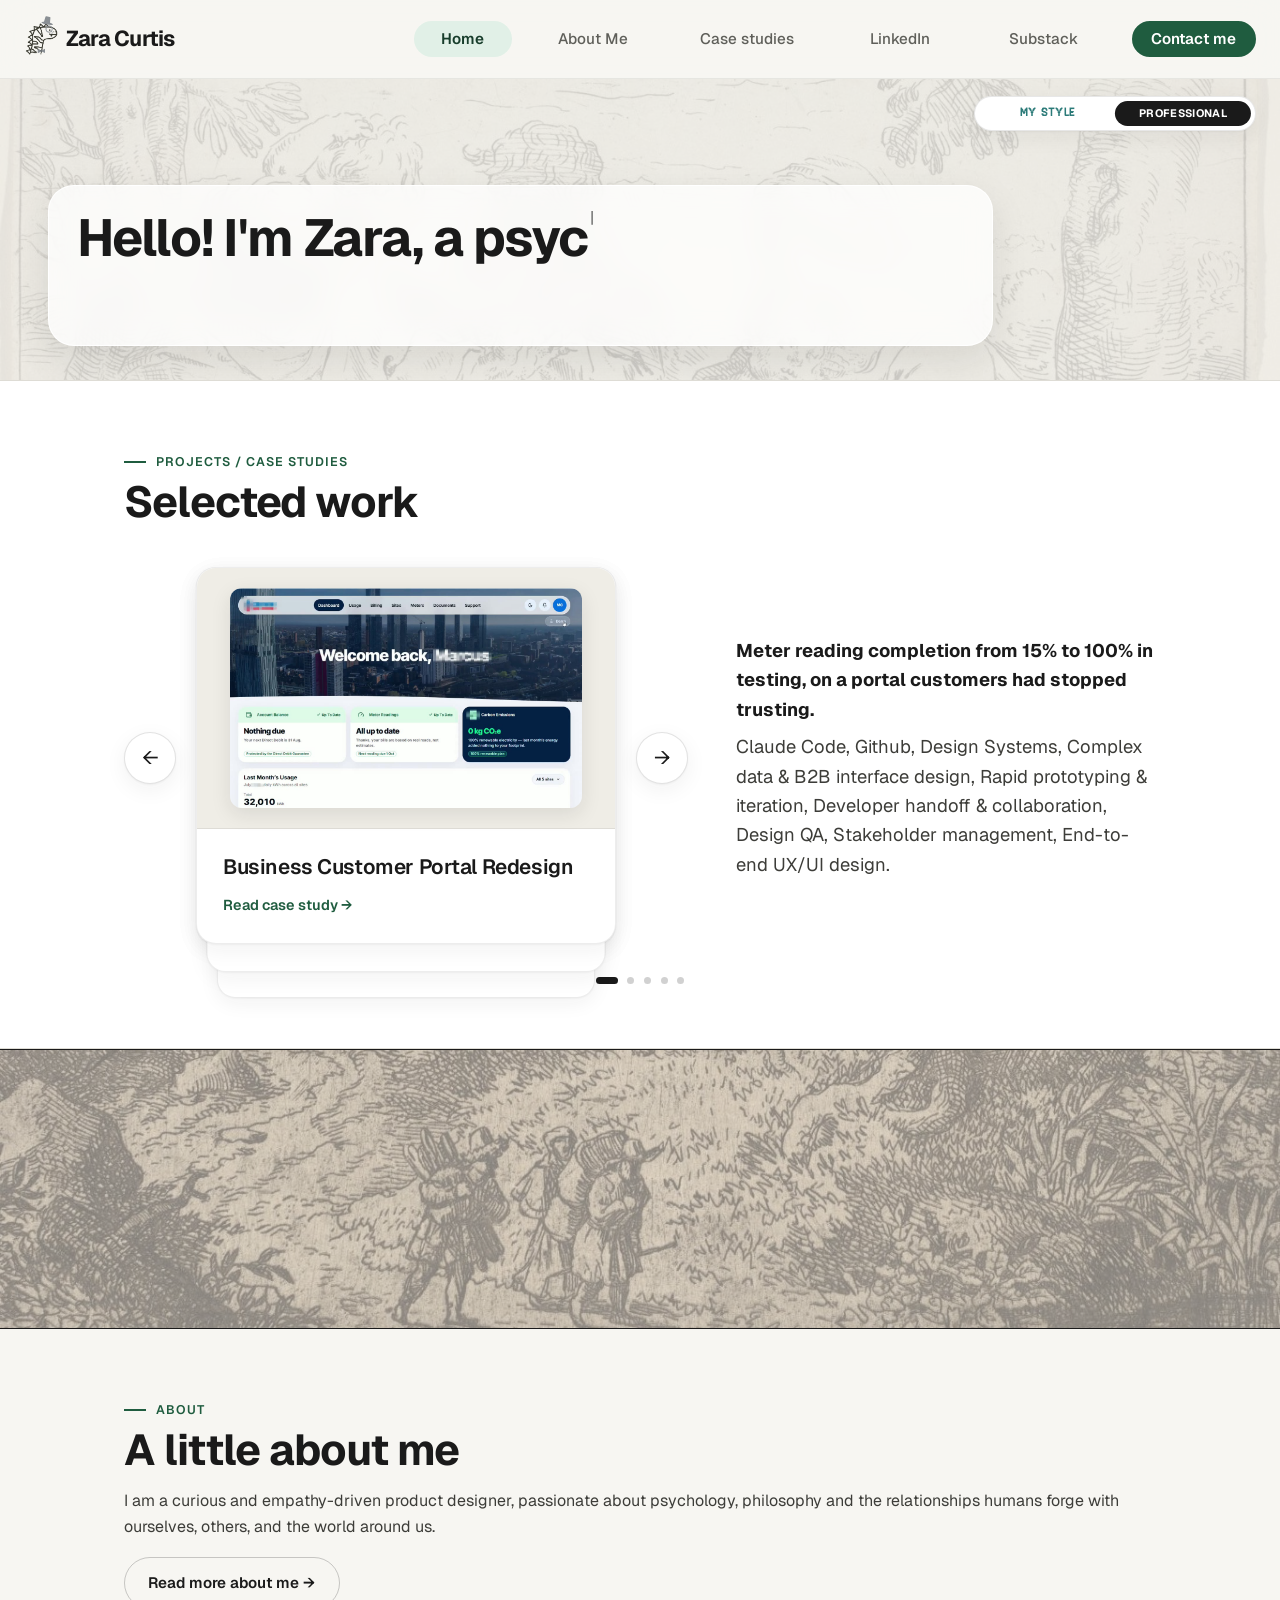
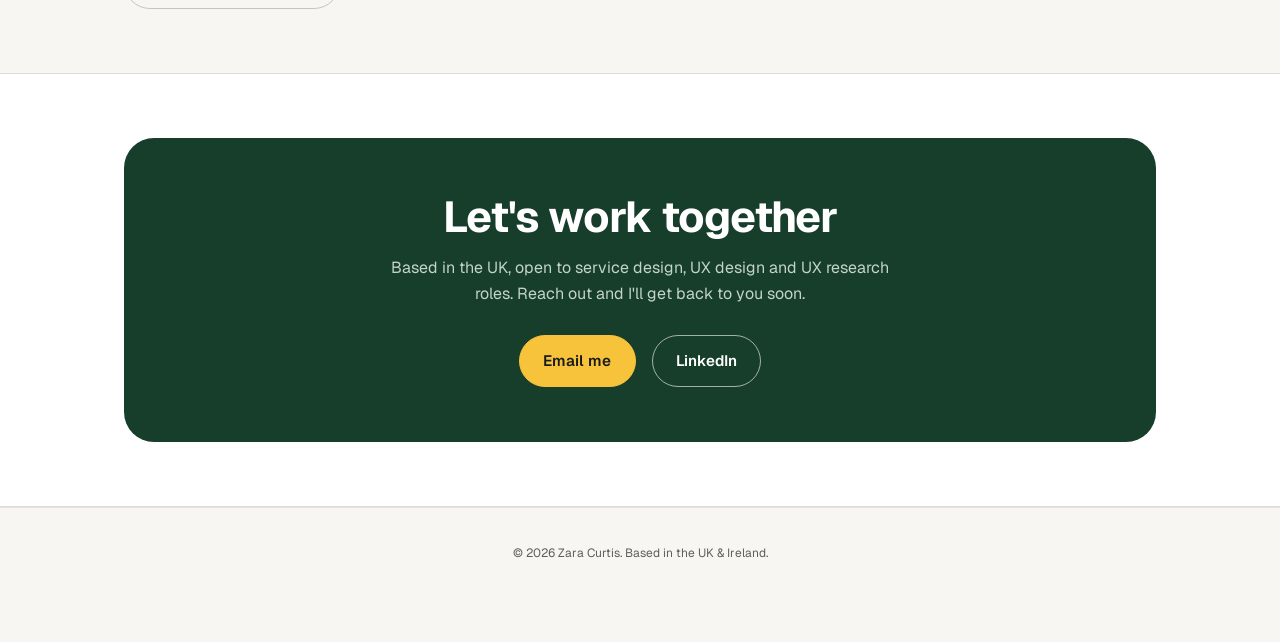
==== commit 2c48b837: "Homepage carousel: fit captions to the current slide on phones The caption box kept the tallest capt" ====
--- a/index.html
+++ b/index.html
@@ -11,7 +11,7 @@
 <link href="https://fonts.googleapis.com/css2?family=Space+Mono:wght@400;700&family=VT323&display=swap" rel="stylesheet" />
 <link href="https://fonts.googleapis.com/css2?family=Geist:wght@400;500;600;700&display=swap" rel="stylesheet" />
 <link rel="icon" type="image/png" href="assets/brand/dino.png" />
-<link rel="stylesheet" href="styles.css?v=20261014a" />
+<link rel="stylesheet" href="styles.css?v=20261109a" />
 </head>
 <body>
 
@@ -211,12 +211,17 @@
     stack.style.height = Math.ceil(maxH) + 'px';
   }
 
+  // Side by side (desktop), the caption box keeps the tallest caption's
+  // height so the deck never shifts. Stacked (phones), it fits the caption
+  // on show, so a short caption doesn't leave a gap above the dots.
+  var stackedQuery = window.matchMedia('(max-width: 760px)');
   function sizeCaptions() {
     if (!captionsBox || !captions.length) return;
+    var list = stackedQuery.matches ? [captions[frontIndex]] : captions;
     var maxH = 0;
-    captions.forEach(function (c) { c.style.position = 'static'; });
-    captions.forEach(function (c) { maxH = Math.max(maxH, c.getBoundingClientRect().height); });
-    captions.forEach(function (c) { c.style.position = ''; });
+    list.forEach(function (c) { c.style.position = 'static'; });
+    list.forEach(function (c) { maxH = Math.max(maxH, c.getBoundingClientRect().height); });
+    list.forEach(function (c) { c.style.position = ''; });
     captionsBox.style.minHeight = Math.ceil(maxH) + 'px';
   }
 
@@ -232,6 +237,7 @@
     captions.forEach(function (el, i) {
       el.setAttribute('data-depth', depthOf(i, frontIndex));
     });
+    sizeCaptions();
   }
 
   function forceNoTransition(el, fn) {
@@ -389,6 +395,8 @@
   })();
 
   window.addEventListener('resize', function () { sizeStack(); sizeCaptions(); });
+  // Web fonts change how text wraps, so measure again once they have loaded.
+  if (document.fonts && document.fonts.ready) document.fonts.ready.then(function () { sizeStack(); sizeCaptions(); });
   sizeStack();
   sizeCaptions();
   applyDepths();
@@ -738,6 +746,6 @@
 })();
 </script>
 
-<script src="nav.js?v=20261014a" defer></script>
+<script src="nav.js?v=20261109a" defer></script>
 </body>
 </html>
--- a/styles.css
+++ b/styles.css
@@ -591,7 +591,10 @@
 .carousel-dots .dot.active { background: var(--outline); }
 @media (max-width: 760px) {
   .carousel-layout { flex-direction: column; align-items: stretch; gap: 1.5rem; }
-  .carousel-captions { text-align: center; }
+  .carousel-captions { text-align: center; transition: min-height 0.35s ease; }
+}
+@media (max-width: 760px) and (prefers-reduced-motion: reduce) {
+  .carousel-captions { transition: none; }
 }
 @media (max-width: 640px) {
   .carousel { gap: 0.6rem; }
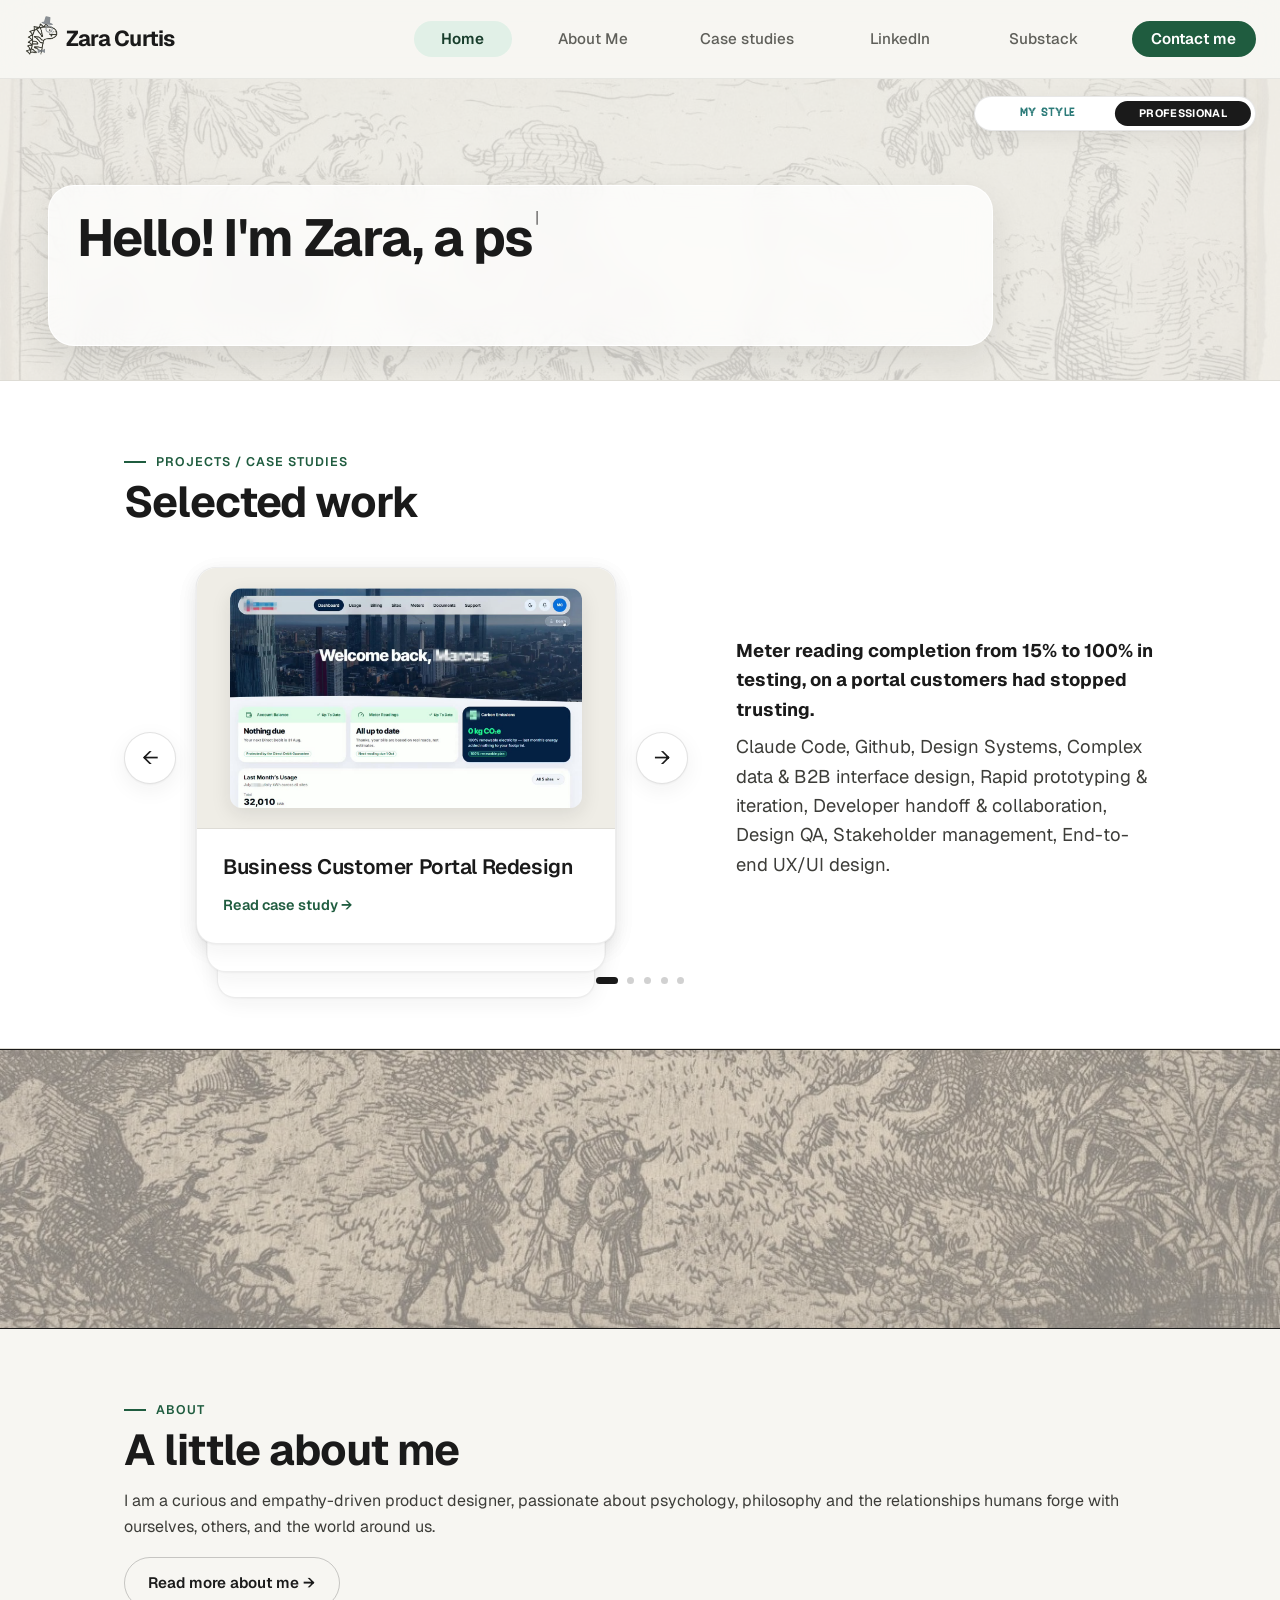
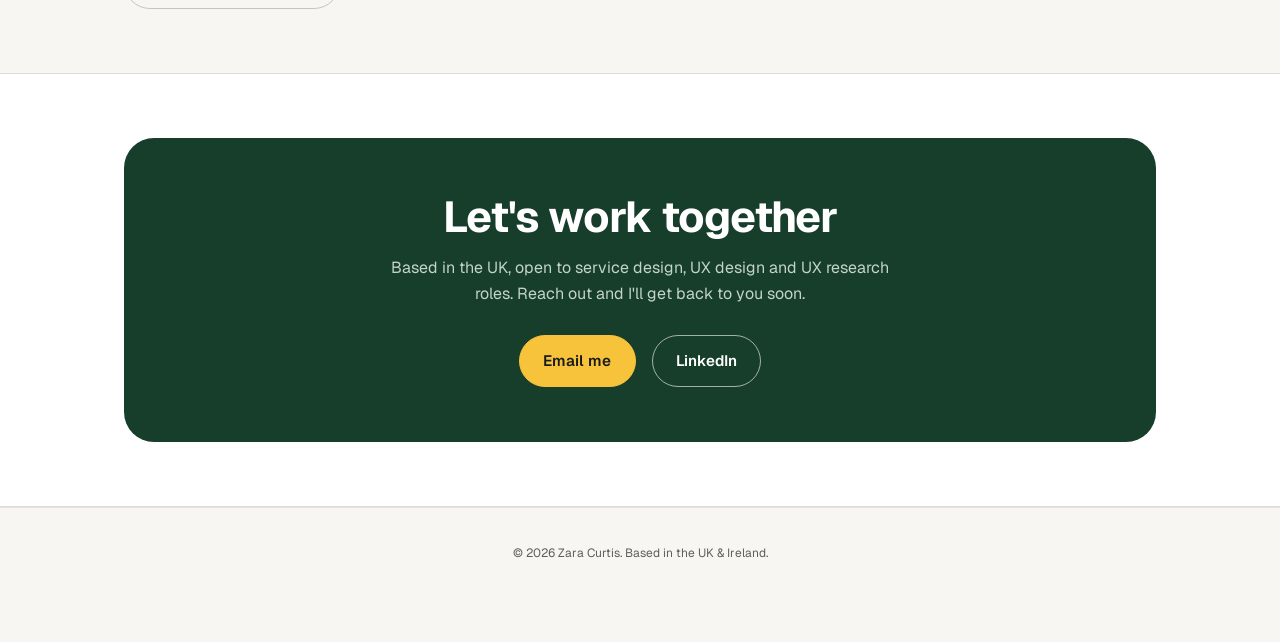
==== commit 9c4b948f: "Homepage: right-align Read more about me on phones Co-Authored-By: Claude Opus 5.5 <noreply@anthropi" ====
--- a/index.html
+++ b/index.html
@@ -11,7 +11,7 @@
 <link href="https://fonts.googleapis.com/css2?family=Space+Mono:wght@400;700&family=VT323&display=swap" rel="stylesheet" />
 <link href="https://fonts.googleapis.com/css2?family=Geist:wght@400;500;600;700&display=swap" rel="stylesheet" />
 <link rel="icon" type="image/png" href="assets/brand/dino.png" />
-<link rel="stylesheet" href="styles.css?v=20261109a" />
+<link rel="stylesheet" href="styles.css?v=20261109b" />
 </head>
 <body>
 
@@ -150,7 +150,7 @@
           psychology, philosophy and the relationships humans forge with ourselves,
           others, and the world around us.
         </p>
-        <p style="margin-top: 1.1rem;"><a class="btn ghost" href="about.html">Read more about me →</a></p>
+        <p class="about-more" style="margin-top: 1.1rem;"><a class="btn ghost" href="about.html">Read more about me →</a></p>
       </div>
     </div>
   </section>
@@ -746,6 +746,6 @@
 })();
 </script>
 
-<script src="nav.js?v=20261109a" defer></script>
+<script src="nav.js?v=20261109b" defer></script>
 </body>
 </html>
--- a/styles.css
+++ b/styles.css
@@ -597,6 +597,7 @@
   .carousel-captions { transition: none; }
 }
 @media (max-width: 640px) {
+  .about-more { text-align: right; }
   .carousel { gap: 0.6rem; }
   .carousel-stack { max-width: min(420px, calc(100vw - 116px)); }
   .carousel-arrow { width: 40px; height: 40px; font-size: 1.1rem; }
